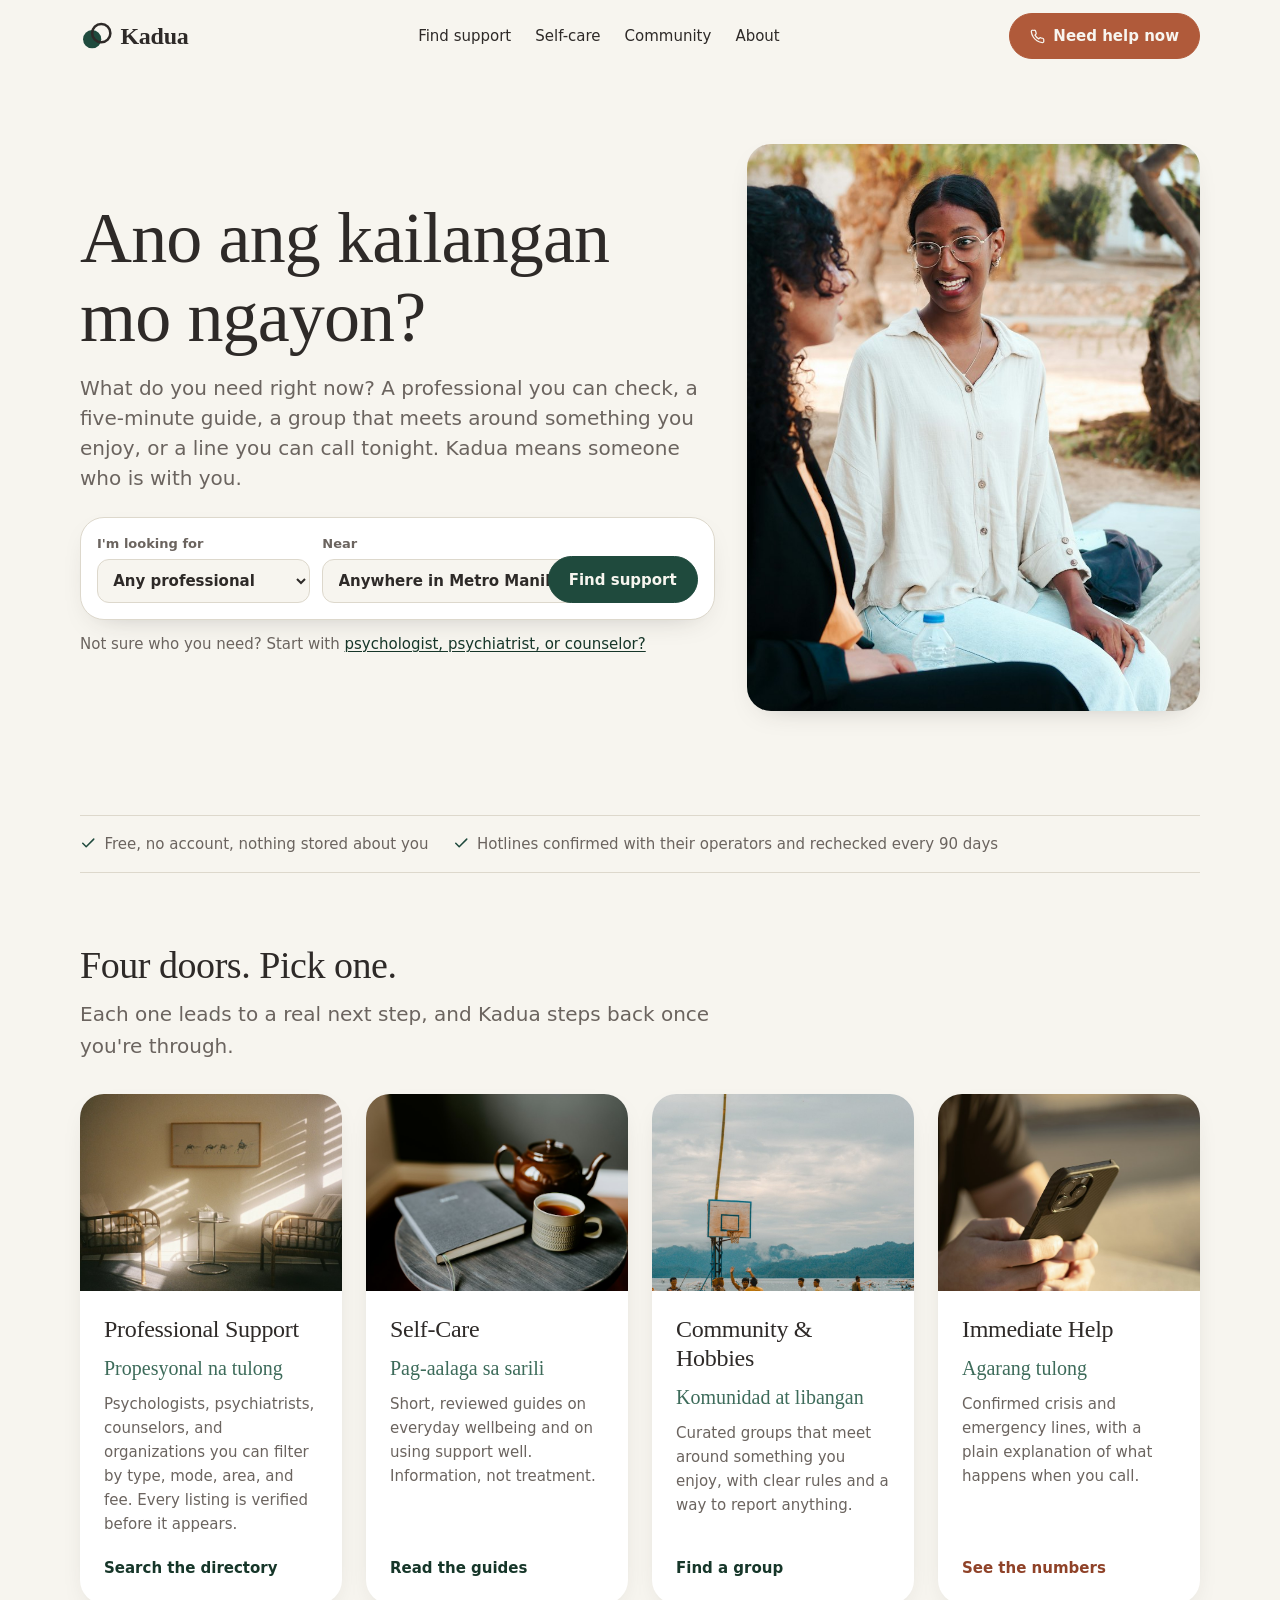
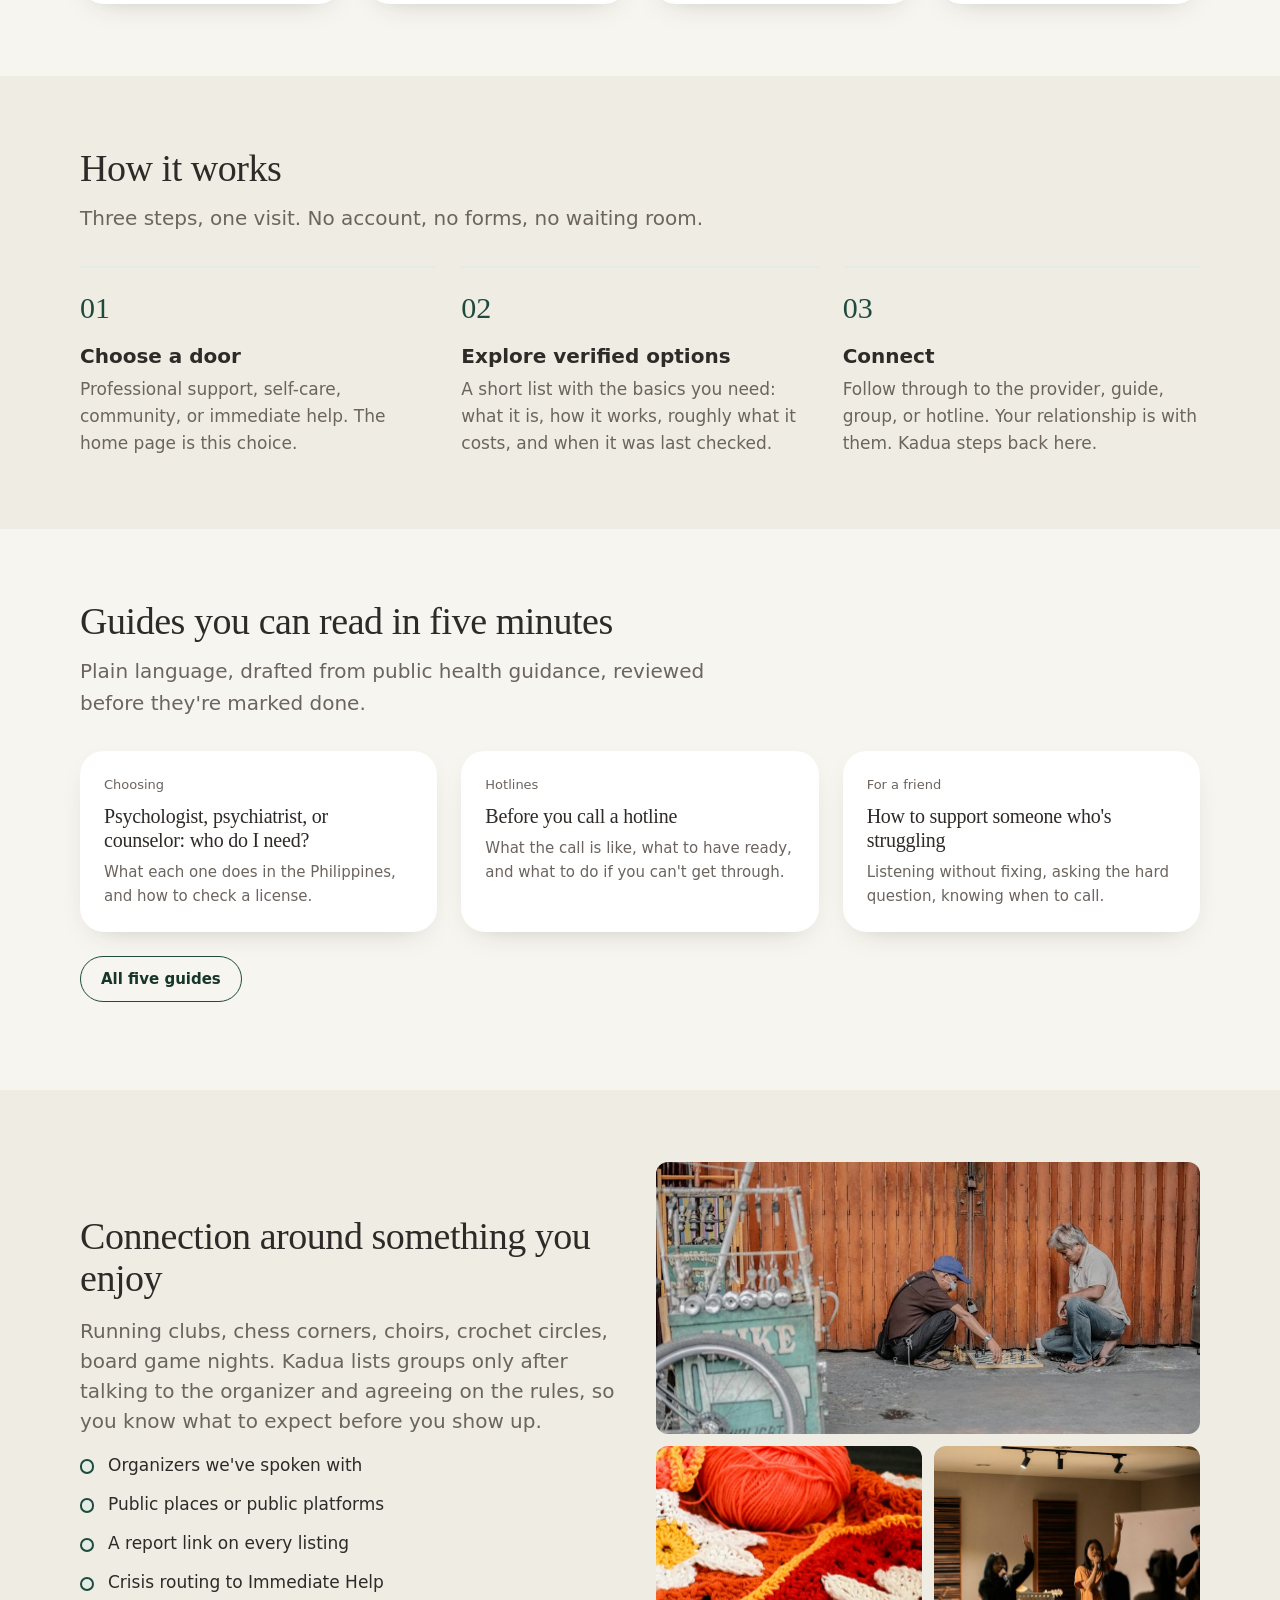
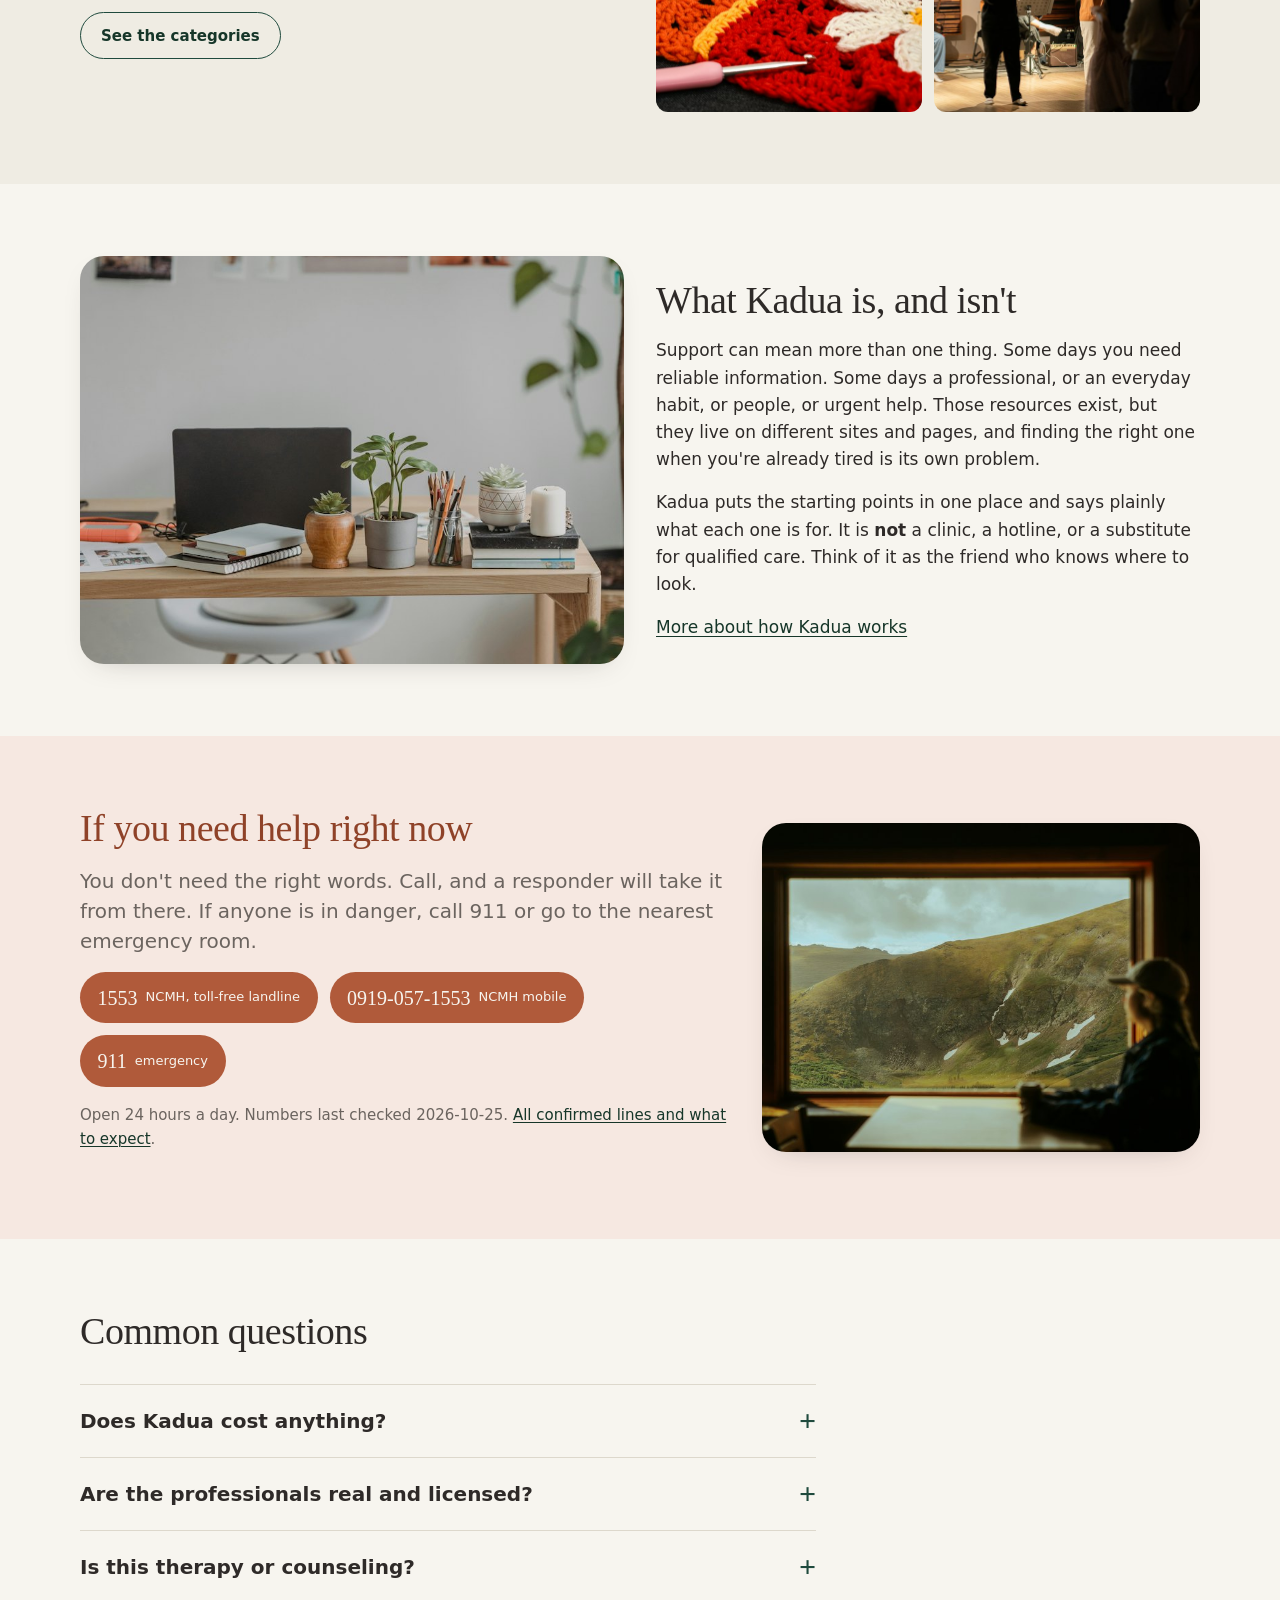
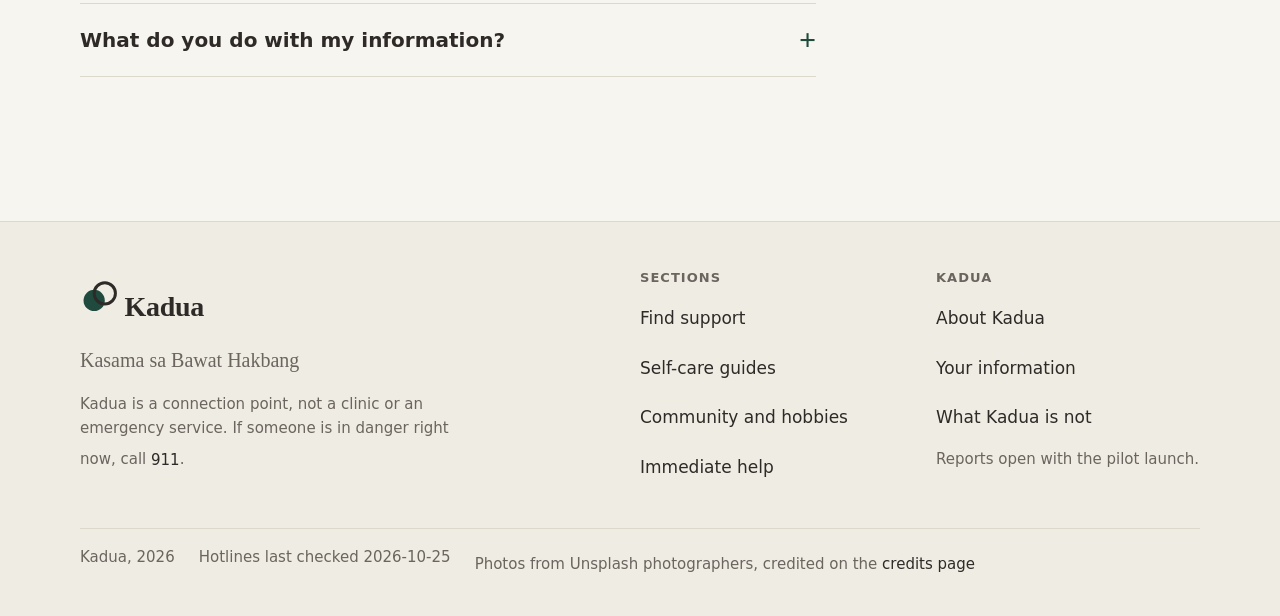
==== index.html @ 6509da48 "v2 audit fixes: hero photo and crops, finder samples and empty state, tokens and utilities, credits " ====
<!doctype html>
<html lang="en">
<head>
<meta charset="utf-8">
<meta name="viewport" content="width=device-width, initial-scale=1, viewport-fit=cover">
<title>Kadua: find mental wellness support in Metro Manila</title>
<meta name="description" content="Kadua puts four starting points on one page: a verified directory of professionals, self-care guides, hobby communities, and confirmed crisis lines. Free, no account needed.">
<link rel="stylesheet" href="css/site.css">
<link rel="icon" href="favicon.svg" type="image/svg+xml">
<meta name="theme-color" content="#f7f5ef">
</head>
<body class="has-sticky is-home">
<a class="skip" href="#main">Skip to content</a>
<header class="site-header">
  <div class="wrap nav">
    <a class="wordmark" href="index.html" aria-label="Kadua home"><svg viewBox="0 0 32 32" aria-hidden="true" focusable="false"><circle cx="12" cy="19" r="9" fill="var(--color-accent)"/><circle cx="21" cy="13" r="9" fill="none" stroke="var(--color-ink)" stroke-width="2.5"/></svg> Kadua</a>
    <ul class="nav__links">
      <li><a href="find-support.html">Find support</a></li>
      <li><a href="self-care.html">Self-care</a></li>
      <li><a href="community.html">Community</a></li>
      <li><a href="about.html">About</a></li>
    </ul>
    <div class="nav__right">
      <a class="btn btn--urgent" href="immediate-help.html"><svg viewBox="0 0 24 24" aria-hidden="true" fill="none" stroke="currentColor" stroke-width="2" stroke-linecap="round" stroke-linejoin="round"><path d="M22 16.9v3a2 2 0 0 1-2.2 2 19.8 19.8 0 0 1-8.6-3.1 19.5 19.5 0 0 1-6-6A19.8 19.8 0 0 1 2.1 4.2 2 2 0 0 1 4.1 2h3a2 2 0 0 1 2 1.7c.1.9.4 1.8.7 2.7a2 2 0 0 1-.5 2.1L8 9.8a16 16 0 0 0 6 6l1.3-1.3a2 2 0 0 1 2.1-.4c.9.3 1.8.6 2.7.7a2 2 0 0 1 1.7 2z"/></svg> Need help now</a>
      <button class="nav-toggle" type="button" aria-expanded="false" aria-controls="site-menu" ><svg viewBox="0 0 24 24" aria-hidden="true" fill="none" stroke="currentColor" stroke-width="2" stroke-linecap="round"><path d="M4 7h16M4 12h16M4 17h16"/></svg><span class="nav-toggle__label">Menu</span></button>
    </div>
  </div>
  <nav class="sheet" id="site-menu" aria-label="Sections">
    <div class="wrap"><ul>
      <li><a href="find-support.html">Find support</a></li>
      <li><a href="self-care.html">Self-care</a></li>
      <li><a href="community.html">Community</a></li>
      <li><a href="immediate-help.html">Immediate help</a></li>
      <li><a href="about.html">About Kadua</a></li>
    </ul></div>
  </nav>
</header>
<main id="main">
  <section class="wrap hero">
    <div class="hero__copy" data-reveal>
      <h1>Ano ang kailangan mo ngayon?</h1>
      <p class="lede">What do you need right now? A professional you can check, a five-minute guide, a group that meets around something you enjoy, or a line you can call tonight. Kadua means someone who is with you.</p>
      <form class="finder" action="find-support.html" method="get" aria-label="Find a professional">
        <label>I'm looking for
          <select name="type"><option value="">Any professional</option><option>Psychologist</option><option>Psychiatrist</option><option>Guidance counselor</option><option>Social worker</option><option>Organization</option></select>
        </label>
        <label>Near
          <select name="area"><option value="">Anywhere in Metro Manila</option><option>Quezon City</option><option>Manila</option><option>Makati</option><option>Pasig</option><option>Taguig</option><option>Mandaluyong</option><option>Online only</option></select>
        </label>
        <button class="btn" type="submit">Find support</button>
      </form>
      <p class="finder__alt">Not sure who you need? Start with <a href="guides/choosing-a-professional.html">psychologist, psychiatrist, or counselor?</a></p>
    </div>
    <div class="hero__photo d2" data-reveal>
      <img src="img/bench-talk-1600.jpg" srcset="img/bench-talk-800.jpg 800w, img/bench-talk-1600.jpg 1600w" sizes="(min-width: 56rem) 40vw, 100vw" width="800" height="1200" alt="Two people talking on a bench outdoors in warm light" fetchpriority="high">
    </div>
  </section>

  <div class="wrap"><div class="trust" data-reveal>
    <span><svg viewBox="0 0 24 24" aria-hidden="true" fill="none" stroke="currentColor" stroke-width="2.2" stroke-linecap="round" stroke-linejoin="round"><path d="M20 6 9 17l-5-5"/></svg> Free, no account, nothing stored about you</span>
    <span><svg viewBox="0 0 24 24" aria-hidden="true" fill="none" stroke="currentColor" stroke-width="2.2" stroke-linecap="round" stroke-linejoin="round"><path d="M20 6 9 17l-5-5"/></svg> Hotlines confirmed with their operators and rechecked every 90 days</span>
  </div></div>

  <section class="section">
    <div class="wrap">
      <div class="section__head" data-reveal><h2>Four doors. Pick one.</h2><p>Each one leads to a real next step, and Kadua steps back once you're through.</p></div>
      <ul class="doors">
        <li data-reveal><a class="door" href="find-support.html">
          <div class="door__img"><img src="img/counsel-room-800.jpg" srcset="img/counsel-room-800.jpg 800w, img/counsel-room-1600.jpg 1600w" sizes="(min-width: 64rem) 25vw, (min-width: 40rem) 50vw, 100vw" width="800" height="536" alt="A counselor's room with two chairs in soft sunlight" loading="lazy"></div>
          <div class="door__body"><h3>Professional Support</h3><span class="door__fil">Propesyonal na tulong</span><p>Psychologists, psychiatrists, counselors, and organizations you can filter by type, mode, area, and fee. Every listing is verified before it appears.</p><span class="door__cta">Search the directory</span></div>
        </a></li>
        <li class="d1" data-reveal><a class="door" href="self-care.html">
          <div class="door__img"><img src="img/journal-tea-800.jpg" srcset="img/journal-tea-800.jpg 800w, img/journal-tea-1600.jpg 1600w" sizes="(min-width: 64rem) 25vw, (min-width: 40rem) 50vw, 100vw" width="800" height="533" alt="A journal and a teapot in warm light" loading="lazy"></div>
          <div class="door__body"><h3>Self-Care</h3><span class="door__fil">Pag-aalaga sa sarili</span><p>Short, reviewed guides on everyday wellbeing and on using support well. Information, not treatment.</p><span class="door__cta">Read the guides</span></div>
        </a></li>
        <li class="d3" data-reveal><a class="door" href="community.html">
          <div class="door__img"><img src="img/court-dusk-800.jpg" srcset="img/court-dusk-800.jpg 800w, img/court-dusk-1600.jpg 1600w" sizes="(min-width: 64rem) 25vw, (min-width: 40rem) 50vw, 100vw" width="800" height="1000" alt="A seaside basketball court at dusk" loading="lazy"></div>
          <div class="door__body"><h3>Community &amp; Hobbies</h3><span class="door__fil">Komunidad at libangan</span><p>Curated groups that meet around something you enjoy, with clear rules and a way to report anything.</p><span class="door__cta">Find a group</span></div>
        </a></li>
        <li class="d4" data-reveal><a class="door door--urgent" href="immediate-help.html">
          <div class="door__img"><img src="img/phone-hands-800.jpg" srcset="img/phone-hands-800.jpg 800w, img/phone-hands-1600.jpg 1600w" sizes="(min-width: 64rem) 25vw, (min-width: 40rem) 50vw, 100vw" width="800" height="800" alt="Hands holding a phone in warm light" loading="lazy"></div>
          <div class="door__body"><h3>Immediate Help</h3><span class="door__fil">Agarang tulong</span><p>Confirmed crisis and emergency lines, with a plain explanation of what happens when you call.</p><span class="door__cta">See the numbers</span></div>
        </a></li>
      </ul>
    </div>
  </section>

  <section class="section section--tint">
    <div class="wrap">
      <div class="section__head" data-reveal><h2>How it works</h2><p>Three steps, one visit. No account, no forms, no waiting room.</p></div>
      <ol class="steps">
        <li data-reveal><b>Choose a door</b><p>Professional support, self-care, community, or immediate help. The home page is this choice.</p></li>
        <li class="d1" data-reveal><b>Explore verified options</b><p>A short list with the basics you need: what it is, how it works, roughly what it costs, and when it was last checked.</p></li>
        <li class="d3" data-reveal><b>Connect</b><p>Follow through to the provider, guide, group, or hotline. Your relationship is with them. Kadua steps back here.</p></li>
      </ol>
    </div>
  </section>

  <section class="section">
    <div class="wrap">
      <div class="section__head" data-reveal><h2>Guides you can read in five minutes</h2><p>Plain language, drafted from public health guidance, reviewed before they're marked done.</p></div>
      <ul class="cards cards--3">
        <li data-reveal><a class="card" href="guides/choosing-a-professional.html"><span class="meta">Choosing</span><h3>Psychologist, psychiatrist, or counselor: who do I need?</h3><p>What each one does in the Philippines, and how to check a license.</p></a></li>
        <li class="d1" data-reveal><a class="card" href="guides/before-you-call.html"><span class="meta">Hotlines</span><h3>Before you call a hotline</h3><p>What the call is like, what to have ready, and what to do if you can't get through.</p></a></li>
        <li class="d3" data-reveal><a class="card" href="guides/supporting-someone.html"><span class="meta">For a friend</span><h3>How to support someone who's struggling</h3><p>Listening without fixing, asking the hard question, knowing when to call.</p></a></li>
      </ul>
      <p class="mt-lg"><a class="btn btn--ghost" href="self-care.html">All five guides</a></p>
    </div>
  </section>

  <section class="section section--tint">
    <div class="wrap split">
      <div data-reveal>
        <h2>Connection around something you enjoy</h2>
        <p class="lede">Running clubs, chess corners, choirs, crochet circles, board game nights. Kadua lists groups only after talking to the organizer and agreeing on the rules, so you know what to expect before you show up.</p>
        <ul class="checks"><li>Organizers we've spoken with</li><li>Public places or public platforms</li><li>A report link on every listing</li><li>Crisis routing to Immediate Help</li></ul>
        <a class="btn btn--ghost" href="community.html">See the categories</a>
      </div>
      <div class="mosaic d2" data-reveal>
        <div><img src="img/chess-pasay-800.jpg" srcset="img/chess-pasay-800.jpg 800w, img/chess-pasay-1600.jpg 1600w" sizes="(min-width: 56rem) 45vw, 100vw" width="800" height="533" alt="Two men playing chess on a street corner in Pasay" loading="lazy"></div>
        <div><img src="img/crochet-800.jpg" srcset="img/crochet-800.jpg 800w, img/crochet-1600.jpg 1600w" sizes="(min-width: 56rem) 22vw, 50vw" width="800" height="533" alt="Crocheted squares with a hook and yarn" loading="lazy"></div>
        <div><img src="img/music-session-800.jpg" srcset="img/music-session-800.jpg 800w, img/music-session-1600.jpg 1600w" sizes="(min-width: 56rem) 22vw, 50vw" width="800" height="534" alt="People singing and playing instruments together" loading="lazy"></div>
      </div>
    </div>
  </section>

  <section class="section">
    <div class="wrap split split--rev">
      <div data-reveal>
        <h2>What Kadua is, and isn't</h2>
        <p>Support can mean more than one thing. Some days you need reliable information. Some days a professional, or an everyday habit, or people, or urgent help. Those resources exist, but they live on different sites and pages, and finding the right one when you're already tired is its own problem.</p>
        <p>Kadua puts the starting points in one place and says plainly what each one is for. It is <strong>not</strong> a clinic, a hotline, or a substitute for qualified care. Think of it as the friend who knows where to look.</p>
        <a href="about.html">More about how Kadua works</a>
      </div>
      <div class="split__photo d2" data-reveal><img src="img/desk-window-800.jpg" srcset="img/desk-window-800.jpg 800w, img/desk-window-1600.jpg 1600w" sizes="(min-width: 56rem) 45vw, 100vw" width="800" height="1000" alt="A study desk with plants beside a bright window" loading="lazy"></div>
    </div>
  </section>

  <section class="section section--urgent">
    <div class="wrap band-urgent">
      <div data-reveal>
        <h2>If you need help right now</h2>
        <p class="lede">You don't need the right words. Call, and a responder will take it from there. If anyone is in danger, call 911 or go to the nearest emergency room.</p>
        <div class="tels">
          <a class="tel" href="tel:1553">1553 <small>NCMH, toll-free landline</small></a>
          <a class="tel" href="tel:+639190571553">0919-057-1553 <small>NCMH mobile</small></a>
          <a class="tel" href="tel:911">911 <small>emergency</small></a>
        </div>
        <p class="checked mt-md">Open 24 hours a day. Numbers last checked <span data-last-checked>2026-10-25</span>. <a href="immediate-help.html">All confirmed lines and what to expect</a>.</p>
      </div>
      <div class="split__photo d2 pos-right" data-reveal><img src="img/window-quiet-800.jpg" srcset="img/window-quiet-800.jpg 800w, img/window-quiet-1600.jpg 1600w" sizes="(min-width: 56rem) 35vw, 100vw" width="800" height="533" alt="A person sitting by a large window" loading="lazy"></div>
    </div>
  </section>

  <section class="section">
    <div class="wrap">
      <div class="section__head" data-reveal><h2>Common questions</h2></div>
      <div class="faq" data-reveal>
        <details><summary>Does Kadua cost anything?</summary><p>No. Searching the directory, reading the guides, and using the Immediate Help page are free, and there is no account. Professionals and partner institutions pay for listings and sessions, which is what keeps the site free for you.</p></details>
        <details><summary>Are the professionals real and licensed?</summary><p>Every listing will go through a license check with the Professional Regulation Commission, a contact check, and a spot-check by a licensed adviser, and will carry the date it was last checked. Right now the directory shows clearly labelled sample entries while the first real listings clear that process.</p></details>
        <details><summary>Is this therapy or counseling?</summary><p>No. Kadua lists and refers. Nothing here diagnoses you or treats you. The guides are information, and the professionals you reach through the directory are the ones who provide care.</p></details>
        <details><summary>What do you do with my information?</summary><p>The site itself has no accounts and stores nothing about you. The only information Kadua holds comes through its forms, which run under a privacy notice and consent; we keep only what a form asks for, for the purpose it states, and delete it when you ask. <a href="about.html#privacy">Read the privacy note</a>.</p></details>
      </div>
    </div>
  </section>
</main>
<footer class="foot">
  <div class="wrap">
    <div class="foot__grid">
      <div>
        <a class="wordmark" href="index.html"><svg viewBox="0 0 32 32" aria-hidden="true" focusable="false"><circle cx="12" cy="19" r="9" fill="var(--color-accent)"/><circle cx="21" cy="13" r="9" fill="none" stroke="var(--color-ink)" stroke-width="2.5"/></svg> Kadua</a>
        <p class="foot__tag">Kasama sa Bawat Hakbang</p>
        <p class="muted max-40">Kadua is a connection point, not a clinic or an emergency service. If someone is in danger right now, call <a href="tel:911">911</a>.</p>
      </div>
      <div>
        <h3>Sections</h3>
        <ul>
          <li><a href="find-support.html">Find support</a></li>
          <li><a href="self-care.html">Self-care guides</a></li>
          <li><a href="community.html">Community and hobbies</a></li>
          <li><a href="immediate-help.html">Immediate help</a></li>
        </ul>
      </div>
      <div>
        <h3>Kadua</h3>
        <ul>
          <li><a href="about.html">About Kadua</a></li>
          <li><a href="about.html#privacy">Your information</a></li>
          <li><a href="about.html#limits">What Kadua is not</a></li>
          <li><a href="#" data-form="feedback">Report a wrong number or link</a></li>
        </ul>
      </div>
    </div>
    <div class="foot__base">
      <span>Kadua, <span data-year>2026</span></span>
      <span>Hotlines last checked <span data-last-checked>2026-10-25</span></span>
      <span>Photos from Unsplash photographers, credited on the <a href="credits.html">credits page</a></span>
    </div>
  </div>
</footer>
<aside class="cta-sticky" aria-label="Immediate help">
  <span>Kailangan mo ba ng tulong ngayon?</span>
  <a class="btn btn--urgent" href="immediate-help.html"><svg viewBox="0 0 24 24" aria-hidden="true" fill="none" stroke="currentColor" stroke-width="2" stroke-linecap="round" stroke-linejoin="round"><path d="M22 16.9v3a2 2 0 0 1-2.2 2 19.8 19.8 0 0 1-8.6-3.1 19.5 19.5 0 0 1-6-6A19.8 19.8 0 0 1 2.1 4.2 2 2 0 0 1 4.1 2h3a2 2 0 0 1 2 1.7c.1.9.4 1.8.7 2.7a2 2 0 0 1-.5 2.1L8 9.8a16 16 0 0 0 6 6l1.3-1.3a2 2 0 0 1 2.1-.4c.9.3 1.8.6 2.7.7a2 2 0 0 1 1.7 2z"/></svg> Need help now</a>
</aside>
<script src="js/config.js"></script>
<script src="data/providers.js"></script>
<script src="data/communities.js"></script>
<script src="js/site.js"></script>
<script src="js/motion.js"></script>
</body>
</html>
---- css/site.css ----
/* Kadua v2 stylesheet. Every colour and font is a token from tokens.css. See tokens.css for the Hallmark stamp. */
@import url("tokens.css");
@import url("fonts.css");

*, *::before, *::after { box-sizing: border-box; }
html { overflow-x: clip; -webkit-text-size-adjust: 100%; scroll-behavior: smooth; }
@media (prefers-reduced-motion: reduce) { html { scroll-behavior: auto; } }
body { margin: 0; overflow-x: clip; background: var(--color-paper); color: var(--color-ink); font-family: var(--font-body); font-size: var(--text-base); line-height: 1.6; }
img { max-width: 100%; height: auto; display: block; }
a { color: var(--color-accent-ink); text-decoration-thickness: 1px; text-underline-offset: 0.16em; }
a:hover { color: var(--color-accent); }
:focus-visible { outline: 3px solid var(--color-focus); outline-offset: 3px; border-radius: 4px; }
h1, h2, h3 { font-family: var(--font-display); font-style: normal; font-weight: 500; line-height: 1.1; letter-spacing: -0.012em; margin: 0 0 var(--space-md); overflow-wrap: anywhere; min-width: 0; color: var(--color-ink); }
h1 { font-size: var(--text-display); }
h2 { font-size: var(--text-2xl); }
h3 { font-size: var(--text-lg); line-height: 1.2; }
p, ul, ol { margin: 0 0 var(--space-md); }
.lede { font-size: var(--text-md); line-height: 1.5; color: var(--color-ink-2); max-width: var(--measure); }
.muted { color: var(--color-ink-2); font-size: var(--text-sm); }
.measure { max-width: var(--measure); }
.fil { font-family: var(--font-display); font-style: normal; color: var(--color-accent-mid); }
strong { font-weight: 600; }

.skip { position: absolute; left: var(--space-md); top: -3rem; background: var(--color-ink); color: var(--color-paper); padding: var(--space-xs) var(--space-sm); z-index: var(--z-skip); border-radius: var(--radius-sm); }
.skip:focus { top: var(--space-sm); }
.wrap { max-width: var(--max-width); margin-inline: auto; padding-inline: var(--page-gutter); }

/* Header: wordmark, four links, one urgent control. Sticky, shadow after scroll. */
.site-header { position: sticky; top: 0; z-index: var(--z-header); background: color-mix(in srgb, var(--color-paper) 92%, transparent); backdrop-filter: saturate(140%) blur(10px); transition: box-shadow var(--dur-short) var(--ease-out); }
.site-header.is-scrolled { box-shadow: var(--shadow-header); }
.nav { display: flex; align-items: center; justify-content: space-between; gap: var(--space-md); min-height: 4.5rem; }
.wordmark { display: inline-flex; align-items: center; gap: var(--space-xs); font-family: var(--font-display); font-weight: 600; font-size: 1.5rem; color: var(--color-ink); text-decoration: none; white-space: nowrap; letter-spacing: -0.01em; }
.wordmark svg { width: 1.35em; height: 1.35em; flex: none; }
.nav__links { display: none; align-items: center; gap: var(--space-lg); list-style: none; margin: 0; padding: 0; }
.nav__links a { color: var(--color-ink); text-decoration: none; font-weight: 500; font-size: var(--text-sm); white-space: nowrap; padding-block: var(--space-xs); border-bottom: 2px solid transparent; transition: border-color var(--dur-micro) var(--ease-out); }
.nav__links a:hover, .nav__links a[aria-current="page"] { border-bottom-color: var(--color-accent); }
.nav__right { display: flex; align-items: center; gap: var(--space-sm); }
.nav-toggle { display: inline-flex; align-items: center; justify-content: center; width: 44px; height: 44px; border: 1.5px solid var(--color-rule); border-radius: var(--radius-pill); background: transparent; color: var(--color-ink); cursor: pointer; }
.nav-toggle svg { width: 20px; height: 20px; }
.sheet { display: none; border-top: var(--rule); background: var(--color-paper); }
.sheet.is-open { display: block; }
.sheet ul { list-style: none; margin: 0; padding: var(--space-sm) 0; }
.sheet a { display: block; padding: var(--space-sm) 0; text-decoration: none; color: var(--color-ink); font-weight: 500; font-size: var(--text-md); border-bottom: var(--rule); }
@media (min-width: 56rem) { .nav__links { display: flex; } .nav-toggle, .sheet { display: none !important; } }

/* Buttons */
.btn { display: inline-flex; align-items: center; justify-content: center; gap: var(--space-xs); min-height: 46px; padding: 0.65rem 1.25rem; border-radius: var(--radius-pill); border: 1.5px solid var(--color-accent); background: var(--color-accent); color: var(--color-on-accent); font: inherit; font-weight: 600; font-size: var(--text-sm); text-decoration: none; white-space: nowrap; cursor: pointer; transition: transform var(--dur-micro) var(--ease-out), background-color var(--dur-micro) var(--ease-out), box-shadow var(--dur-micro) var(--ease-out); }
.btn:hover { background: var(--color-accent-ink); color: var(--color-on-accent); transform: translateY(-1px); }
.btn:active { transform: translateY(0); }
.btn--ghost { background: transparent; color: var(--color-accent-ink); }
.btn--ghost:hover { background: var(--color-accent-soft); color: var(--color-accent-ink); }
.btn--urgent { background: var(--color-urgent); border-color: var(--color-urgent); }
.btn--urgent:hover { background: var(--color-urgent-ink); }
.btn--urgent svg { width: 1em; height: 1em; }
.btn[aria-disabled="true"] { background: var(--color-paper-3); border-color: var(--color-paper-3); color: var(--color-ink-2); cursor: not-allowed; transform: none; }
.btn-note { display: block; font-size: var(--text-sm); color: var(--color-ink-2); margin-top: var(--space-xs); }

/* Reveal */
.js [data-reveal] { opacity: 0; transform: translateY(8px); transition: opacity var(--dur-long) var(--ease-out), transform var(--dur-long) var(--ease-out); transition-delay: var(--d, 0ms); }
.js [data-reveal].is-in { opacity: 1; transform: none; }
@media (prefers-reduced-motion: reduce) { .js [data-reveal] { opacity: 1; transform: none; transition: none; } }

/* Hero: task headline + finder, photo beside */
.hero { padding-block: var(--space-2xl) var(--space-3xl); display: grid; gap: var(--space-xl); align-items: center; grid-template-columns: minmax(0, 1fr); }
.hero__copy h1 { margin-bottom: var(--space-md); }
.hero__copy .lede { margin-bottom: var(--space-lg); }
.hero__photo { border-radius: var(--radius); overflow: hidden; aspect-ratio: 4 / 5; box-shadow: var(--shadow-card); }
@media (min-width: 40rem) and (max-width: 55.99rem) { .hero__photo { aspect-ratio: 16 / 9; } }
.hero__photo img { width: 100%; height: 100%; object-fit: cover; }
@media (min-width: 56rem) { .hero { grid-template-columns: minmax(0, 7fr) minmax(0, 5fr); padding-block: var(--space-3xl) var(--space-4xl); } }
.finder { display: grid; gap: var(--space-sm); grid-template-columns: minmax(0,1fr); background: var(--color-surface); border: var(--rule); border-radius: var(--radius); padding: var(--space-md); box-shadow: var(--shadow-card); max-width: 42rem; }
.finder label { display: grid; gap: var(--space-2xs); font-size: var(--text-xs); color: var(--color-ink-2); font-weight: 600; }
.finder select { font: inherit; font-size: var(--text-sm); padding: 0.6rem 0.7rem; min-height: 44px; border: 1.5px solid var(--color-rule); border-radius: var(--radius-sm); background: var(--color-paper); color: var(--color-ink); }
.finder .btn { align-self: end; width: 100%; }
@media (min-width: 40rem) { .finder { grid-template-columns: minmax(0,1fr) minmax(0,1fr) auto; align-items: end; } .finder .btn { width: auto; } }
.finder__alt { font-size: var(--text-sm); color: var(--color-ink-2); margin: var(--space-sm) 0 0; }

.trust { display: flex; flex-wrap: wrap; gap: var(--space-sm) var(--space-lg); padding: var(--space-md) 0; border-top: var(--rule); border-bottom: var(--rule); font-size: var(--text-sm); color: var(--color-ink-2); }
.trust span { display: inline-flex; align-items: center; gap: var(--space-xs); }
.trust svg { width: 1.1em; height: 1.1em; color: var(--color-accent); flex: none; }

/* Sections */
.section { padding-block: var(--space-3xl); }
.section--tint { background: var(--color-paper-2); }
.section--urgent { background: var(--color-urgent-soft); }
.section__head { max-width: var(--measure); margin-bottom: var(--space-xl); }
.section__head h2 { margin-bottom: var(--space-sm); }
.section__head p { color: var(--color-ink-2); font-size: var(--text-md); margin: 0; }

/* Door cards: photo top, text below, lift on hover */
.doors { display: grid; gap: var(--space-lg); grid-template-columns: minmax(0, 1fr); list-style: none; padding: 0; margin: 0; }
@media (min-width: 40rem) { .doors { grid-template-columns: repeat(2, minmax(0, 1fr)); } }
@media (min-width: 64rem) { .doors { grid-template-columns: repeat(4, minmax(0, 1fr)); } }
.door { display: flex; flex-direction: column; background: var(--color-surface); border-radius: var(--radius); overflow: hidden; text-decoration: none; color: inherit; box-shadow: var(--shadow-card); transition: transform var(--dur-short) var(--ease-out), box-shadow var(--dur-short) var(--ease-out); height: 100%; }
@media (hover: hover) and (pointer: fine) { .door:hover { transform: translateY(-3px); box-shadow: var(--shadow-card-hover); } }
.door__img { aspect-ratio: 4 / 3; overflow: hidden; background: var(--color-paper-3); }
.door__img img { width: 100%; height: 100%; object-fit: cover; transition: transform var(--dur-long) var(--ease-out); }
@media (hover: hover) { .door:hover .door__img img { transform: scale(1.03); } }
.door__body { padding: var(--space-lg); display: flex; flex-direction: column; gap: var(--space-xs); flex: 1; }
.door__body h3 { margin: 0; }
.door__fil { color: var(--color-accent-mid); font-family: var(--font-display); font-size: var(--text-md); }
.door__body p { color: var(--color-ink-2); font-size: var(--text-sm); margin: 0; flex: 1; }
.door__cta { font-weight: 600; font-size: var(--text-sm); color: var(--color-accent-ink); margin-top: var(--space-sm); }
.door--urgent .door__cta { color: var(--color-urgent-ink); }

/* Steps */
.steps { display: grid; gap: var(--space-lg); grid-template-columns: minmax(0,1fr); list-style: none; padding: 0; margin: 0; counter-reset: s; }
@media (min-width: 48rem) { .steps { grid-template-columns: repeat(3, minmax(0,1fr)); } }
.steps li { counter-increment: s; padding-top: var(--space-md); border-top: 2px solid var(--color-accent-soft); }
.steps li::before { content: counter(s, decimal-leading-zero); display: block; font-family: var(--font-display); font-size: var(--text-xl); color: var(--color-accent); margin-bottom: var(--space-xs); }
.steps b { display: block; font-size: var(--text-md); margin-bottom: var(--space-2xs); }
.steps p { color: var(--color-ink-2); margin: 0; }

/* Split: text + photo */
.split { display: grid; gap: var(--space-xl); align-items: center; grid-template-columns: minmax(0,1fr); }
@media (min-width: 56rem) { .split { grid-template-columns: minmax(0,1fr) minmax(0,1fr); } .split--rev > :first-child { order: 2; } }
.split__photo { border-radius: var(--radius); overflow: hidden; aspect-ratio: 4 / 3; box-shadow: var(--shadow-card); }
.split__photo img { width: 100%; height: 100%; object-fit: cover; object-position: var(--pos, 50% 50%); }
.mosaic { display: grid; gap: var(--space-sm); grid-template-columns: repeat(2, minmax(0,1fr)); }
.mosaic div { border-radius: var(--radius-sm); overflow: hidden; aspect-ratio: 1; }
.mosaic div:first-child { grid-column: span 2; aspect-ratio: 2 / 1; }
.mosaic img { width: 100%; height: 100%; object-fit: cover; }
.checks { list-style: none; padding: 0; margin: 0 0 var(--space-md); }
.checks li { position: relative; padding-left: 1.75rem; margin-bottom: var(--space-sm); }
.checks li::before { content: ""; position: absolute; left: 0; top: 0.45em; width: 0.9rem; height: 0.9rem; border-radius: 50%; background: var(--color-accent-soft); box-shadow: inset 0 0 0 2px var(--color-accent); }

/* Cards grid (guides, communities, directory) */
.cards { display: grid; gap: var(--space-lg); grid-template-columns: minmax(0,1fr); list-style: none; padding: 0; margin: 0; }
@media (min-width: 40rem) { .cards { grid-template-columns: repeat(2, minmax(0,1fr)); } }
@media (min-width: 64rem) { .cards--3 { grid-template-columns: repeat(3, minmax(0,1fr)); } }
.card { background: var(--color-surface); border-radius: var(--radius); padding: var(--space-lg); box-shadow: var(--shadow-card); display: flex; flex-direction: column; gap: var(--space-xs); height: 100%; transition: transform var(--dur-short) var(--ease-out), box-shadow var(--dur-short) var(--ease-out); }
a.card { text-decoration: none; color: inherit; }
@media (hover: hover) and (pointer: fine) { a.card:hover { transform: translateY(-3px); box-shadow: var(--shadow-card-hover); } }
.card h3 { margin: 0; font-size: var(--text-md); }
.card p { color: var(--color-ink-2); font-size: var(--text-sm); margin: 0; }
.card .meta { font-size: var(--text-xs); color: var(--color-ink-2); }
.card__img { border-radius: var(--radius-sm); overflow: hidden; aspect-ratio: 3 / 2; margin: calc(-1 * var(--space-lg)) calc(-1 * var(--space-lg)) var(--space-sm); border-radius: var(--radius) var(--radius) 0 0; }
.card__img img { width: 100%; height: 100%; object-fit: cover; }
.pill { display: inline-block; font-size: var(--text-xs); font-weight: 600; padding: 0.2rem 0.65rem; border-radius: var(--radius-pill); background: var(--color-accent-soft); color: var(--color-accent-ink); white-space: nowrap; }
.pill--sample { background: var(--color-paper-2); color: var(--color-ink-2); }
.pill--urgent { background: var(--color-urgent-soft); color: var(--color-urgent-ink); }

/* Crisis band */
.band-urgent { display: grid; gap: var(--space-lg); grid-template-columns: minmax(0,1fr); align-items: center; }
@media (min-width: 56rem) { .band-urgent { grid-template-columns: minmax(0,3fr) minmax(0,2fr); } }
.band-urgent h2 { color: var(--color-urgent-ink); }
.tels { display: flex; flex-wrap: wrap; gap: var(--space-sm); }
.tel { display: inline-flex; align-items: center; gap: var(--space-xs); min-height: 50px; padding: 0.6rem 1.1rem; border-radius: var(--radius-pill); background: var(--color-urgent); color: var(--color-on-accent); font-family: var(--font-display); font-weight: 500; font-size: var(--text-md); text-decoration: none; white-space: nowrap; font-variant-numeric: tabular-nums; transition: transform var(--dur-micro) var(--ease-out), background-color var(--dur-micro) var(--ease-out); }
.tel:hover { background: var(--color-urgent-ink); color: var(--color-on-accent); transform: translateY(-1px); }
.tel small { font-family: var(--font-body); font-weight: 500; font-size: var(--text-xs); }
.hotline { background: var(--color-surface); border-radius: var(--radius); padding: var(--space-lg); box-shadow: var(--shadow-card); max-width: 44rem; margin-bottom: var(--space-lg); }
.hotline h2 { font-size: var(--text-xl); margin-bottom: var(--space-xs); }
.checked { font-size: var(--text-sm); color: var(--color-ink-2); }

/* FAQ */
.faq { max-width: 46rem; }
.faq details { border-top: var(--rule); padding: var(--space-sm) 0; }
.faq details:last-child { border-bottom: var(--rule); }
.faq summary { cursor: pointer; font-weight: 600; font-size: var(--text-md); list-style: none; display: flex; justify-content: space-between; align-items: center; gap: var(--space-md); padding: var(--space-xs) 0; }
.faq summary::-webkit-details-marker { display: none; }
.faq summary::after { content: "+"; font-family: var(--font-display); font-size: var(--text-xl); color: var(--color-accent); line-height: 1; transition: transform var(--dur-short) var(--ease-out); }
.faq details[open] summary::after { transform: rotate(45deg); }
.faq p { color: var(--color-ink-2); margin: 0 0 var(--space-sm); max-width: var(--measure); }

/* Page hero (inner pages) */
.page-hero { padding-block: var(--space-2xl); display: grid; gap: var(--space-xl); align-items: center; grid-template-columns: minmax(0,1fr); }
@media (min-width: 56rem) { .page-hero { grid-template-columns: minmax(0,3fr) minmax(0,2fr); padding-block: var(--space-3xl) var(--space-2xl); } }
.page-hero h1 { font-size: clamp(2.25rem, 3.8vw + 1rem, 3.75rem); }
.page-hero__photo { border-radius: var(--radius); overflow: hidden; aspect-ratio: 5 / 4; box-shadow: var(--shadow-card); }
.page-hero__photo img { width: 100%; height: 100%; object-fit: cover; object-position: var(--pos, 50% 50%); }
.page-hero--urgent h1 { color: var(--color-urgent-ink); }

/* Directory */
.filters { display: grid; grid-template-columns: repeat(auto-fit, minmax(10rem, 1fr)); gap: var(--space-sm); margin-block: var(--space-lg); background: var(--color-surface); padding: var(--space-md); border-radius: var(--radius); box-shadow: var(--shadow-card); }
.filters label { display: grid; gap: var(--space-2xs); font-size: var(--text-xs); color: var(--color-ink-2); font-weight: 600; }
.filters select { font: inherit; font-size: var(--text-sm); padding: 0.55rem 0.7rem; min-height: 44px; border: 1.5px solid var(--color-rule); border-radius: var(--radius-sm); background: var(--color-paper); color: var(--color-ink); }
.notice { border-radius: var(--radius); padding: var(--space-md) var(--space-lg); background: var(--color-accent-soft); color: var(--color-accent-ink); max-width: 56rem; font-size: var(--text-sm); }
.empty { color: var(--color-ink-2); padding-block: var(--space-lg); }

/* Timeline (about) */
.timeline { list-style: none; padding: 0; margin: 0; display: grid; gap: var(--space-md); grid-template-columns: minmax(0,1fr); }
@media (min-width: 56rem) { .timeline { grid-template-columns: repeat(4, minmax(0,1fr)); } }
.timeline li { background: var(--color-surface); border-radius: var(--radius); padding: var(--space-lg); box-shadow: var(--shadow-card); }
.timeline b { display: block; font-family: var(--font-display); font-size: var(--text-lg); font-weight: 500; margin-bottom: var(--space-xs); }
.timeline p { font-size: var(--text-sm); color: var(--color-ink-2); margin: 0; }
.timeline li.is-now { outline: 2px solid var(--color-accent); }

/* Article */
.article { max-width: var(--measure); padding-block: var(--space-2xl) var(--space-3xl); }
.article h1 { font-size: clamp(2rem, 3vw + 1rem, 3rem); }
.article h2 { font-size: var(--text-xl); margin-top: var(--space-xl); }
.article .note { font-size: var(--text-sm); color: var(--color-ink-2); background: var(--color-paper-2); border-radius: var(--radius-sm); padding: var(--space-sm) var(--space-md); margin-block: var(--space-lg); }
.article ul, .article ol { padding-left: 1.25rem; }
.article li { margin-bottom: var(--space-xs); }
.article em { font-style: italic; }
table { border-collapse: collapse; width: 100%; max-width: 56rem; font-size: var(--text-sm); margin-block: var(--space-md); }
th, td { text-align: left; vertical-align: top; padding: var(--space-xs) var(--space-sm); border-bottom: var(--rule); }
th { font-weight: 600; color: var(--color-ink-2); }
@media (max-width: 40rem) { table, thead, tbody, tr, th, td { display: block; } thead { display: none; } td { border: 0; padding-inline: 0; } tr { border-bottom: var(--rule); padding-block: var(--space-sm); } td::before { content: attr(data-label); display: block; font-size: var(--text-xs); color: var(--color-ink-2); } }

/* Footer Ft1 */
.foot { border-top: var(--rule); margin-top: var(--space-3xl); padding-block: var(--space-2xl) var(--space-xl); background: var(--color-paper-2); }
.foot__grid { display: grid; gap: var(--space-xl); grid-template-columns: minmax(0,1fr); }
@media (min-width: 56rem) { .foot__grid { grid-template-columns: minmax(0,2fr) minmax(0,1fr) minmax(0,1fr); } }
.foot .wordmark { font-size: 1.75rem; }
.foot__tag { font-family: var(--font-display); font-size: var(--text-md); color: var(--color-ink-2); margin: var(--space-xs) 0 var(--space-md); }
.foot h3 { font-family: var(--font-body); font-size: var(--text-xs); text-transform: uppercase; letter-spacing: .08em; color: var(--color-ink-2); margin-bottom: var(--space-sm); font-weight: 600; }
.foot ul { list-style: none; padding: 0; margin: 0; }
.foot li { margin-bottom: var(--space-xs); }
.foot a { text-decoration: none; color: var(--color-ink); display: inline-block; padding-block: 0.45rem; }
.foot a:hover { text-decoration: underline; }
.foot__base { margin-top: var(--space-xl); padding-top: var(--space-md); border-top: var(--rule); font-size: var(--text-sm); color: var(--color-ink-2); display: flex; flex-wrap: wrap; gap: var(--space-sm) var(--space-lg); }

/* Phone sticky help bar (not on the help page) */
.cta-sticky { position: fixed; left: 0; right: 0; bottom: 0; z-index: var(--z-sheet); display: flex; justify-content: space-between; align-items: center; gap: var(--space-sm); padding: var(--space-sm) var(--page-gutter); padding-bottom: max(var(--space-sm), env(safe-area-inset-bottom)); background: var(--color-paper); border-top: var(--rule); font-size: var(--text-sm); box-shadow: var(--shadow-sticky); }
.cta-sticky span { color: var(--color-ink-2); min-width: 0; }
body.has-sticky { padding-bottom: calc(4.75rem + env(safe-area-inset-bottom)); }
@media (min-width: 56rem) { .cta-sticky { display: none; } body.has-sticky { padding-bottom: 0; } }
body.is-help .cta-sticky { display: none; }
body.is-help.has-sticky { padding-bottom: 0; }
@media (prefers-reduced-motion: reduce) { *, *::before, *::after { transition-duration: 1ms !important; animation-duration: 1ms !important; } .door:hover, a.card:hover, .btn:hover, .tel:hover { transform: none; } }
@media print { .cta-sticky, .site-header, .foot { display: none; } }

/* Utilities (replace inline styles) */
.d1 { --d: 60ms; } .d2 { --d: 120ms; } .d3 { --d: 180ms; } .d4 { --d: 240ms; } .d5 { --d: 300ms; }
.pt-0 { padding-top: 0; } .mt-lg { margin-top: var(--space-lg); } .mt-md { margin-top: var(--space-md); } .mt-xl { margin-top: var(--space-xl); }
.max-40 { max-width: 40ch; } .row { display: flex; flex-wrap: wrap; gap: var(--space-sm); }
.card--note { background: var(--color-accent-soft); box-shadow: none; }
.pos-right { --pos: 85% 50%; } .pos-top { --pos: 50% 20%; }
.visually-hidden { position: absolute; width: 1px; height: 1px; overflow: hidden; clip: rect(0 0 0 0); white-space: nowrap; }
.nav-toggle__label { display: none; font-size: var(--text-xs); font-weight: 600; margin-left: 0.3rem; }
@media (min-width: 23.4375rem) { .nav-toggle { width: auto; padding-inline: 0.7rem; } .nav-toggle__label { display: inline; } }
.form-note { font-size: var(--text-sm); color: var(--color-ink-2); border-left: 3px solid var(--color-rule); padding-left: var(--space-sm); }
.empty a { font-weight: 600; }
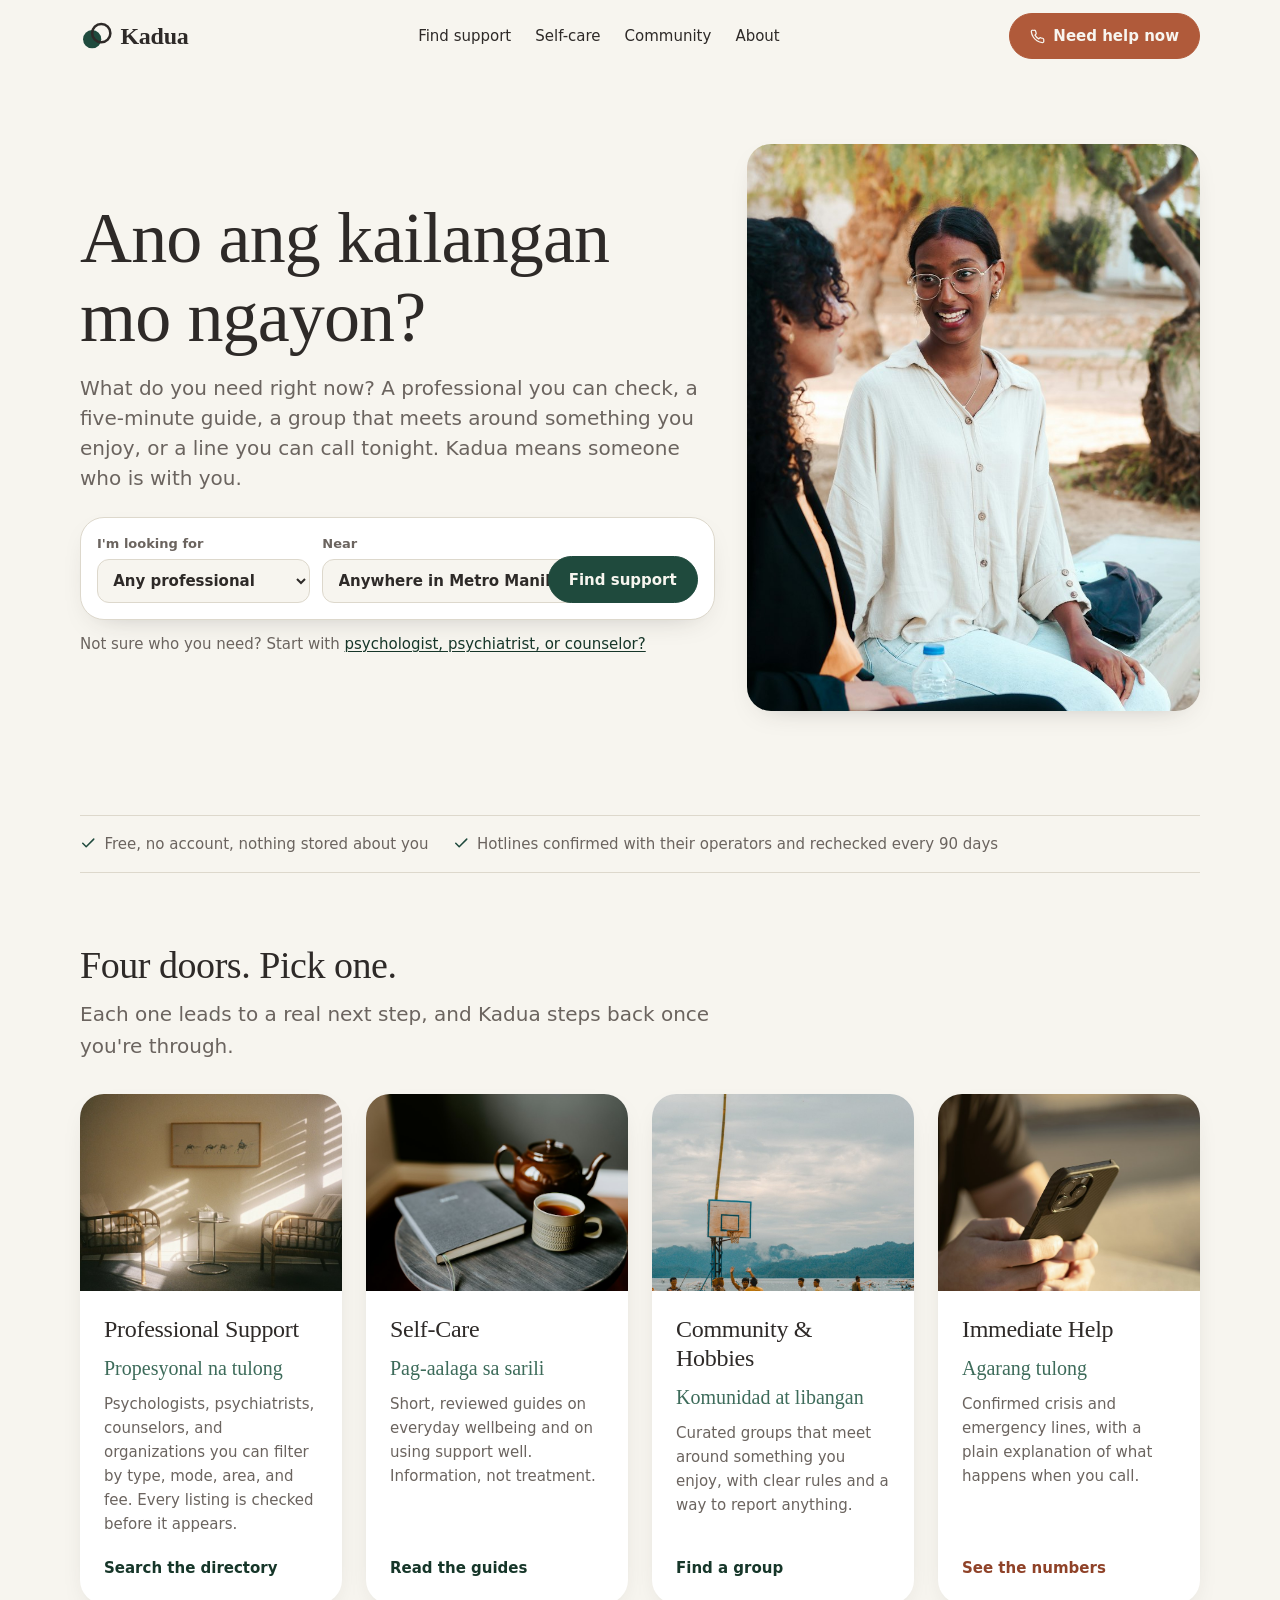
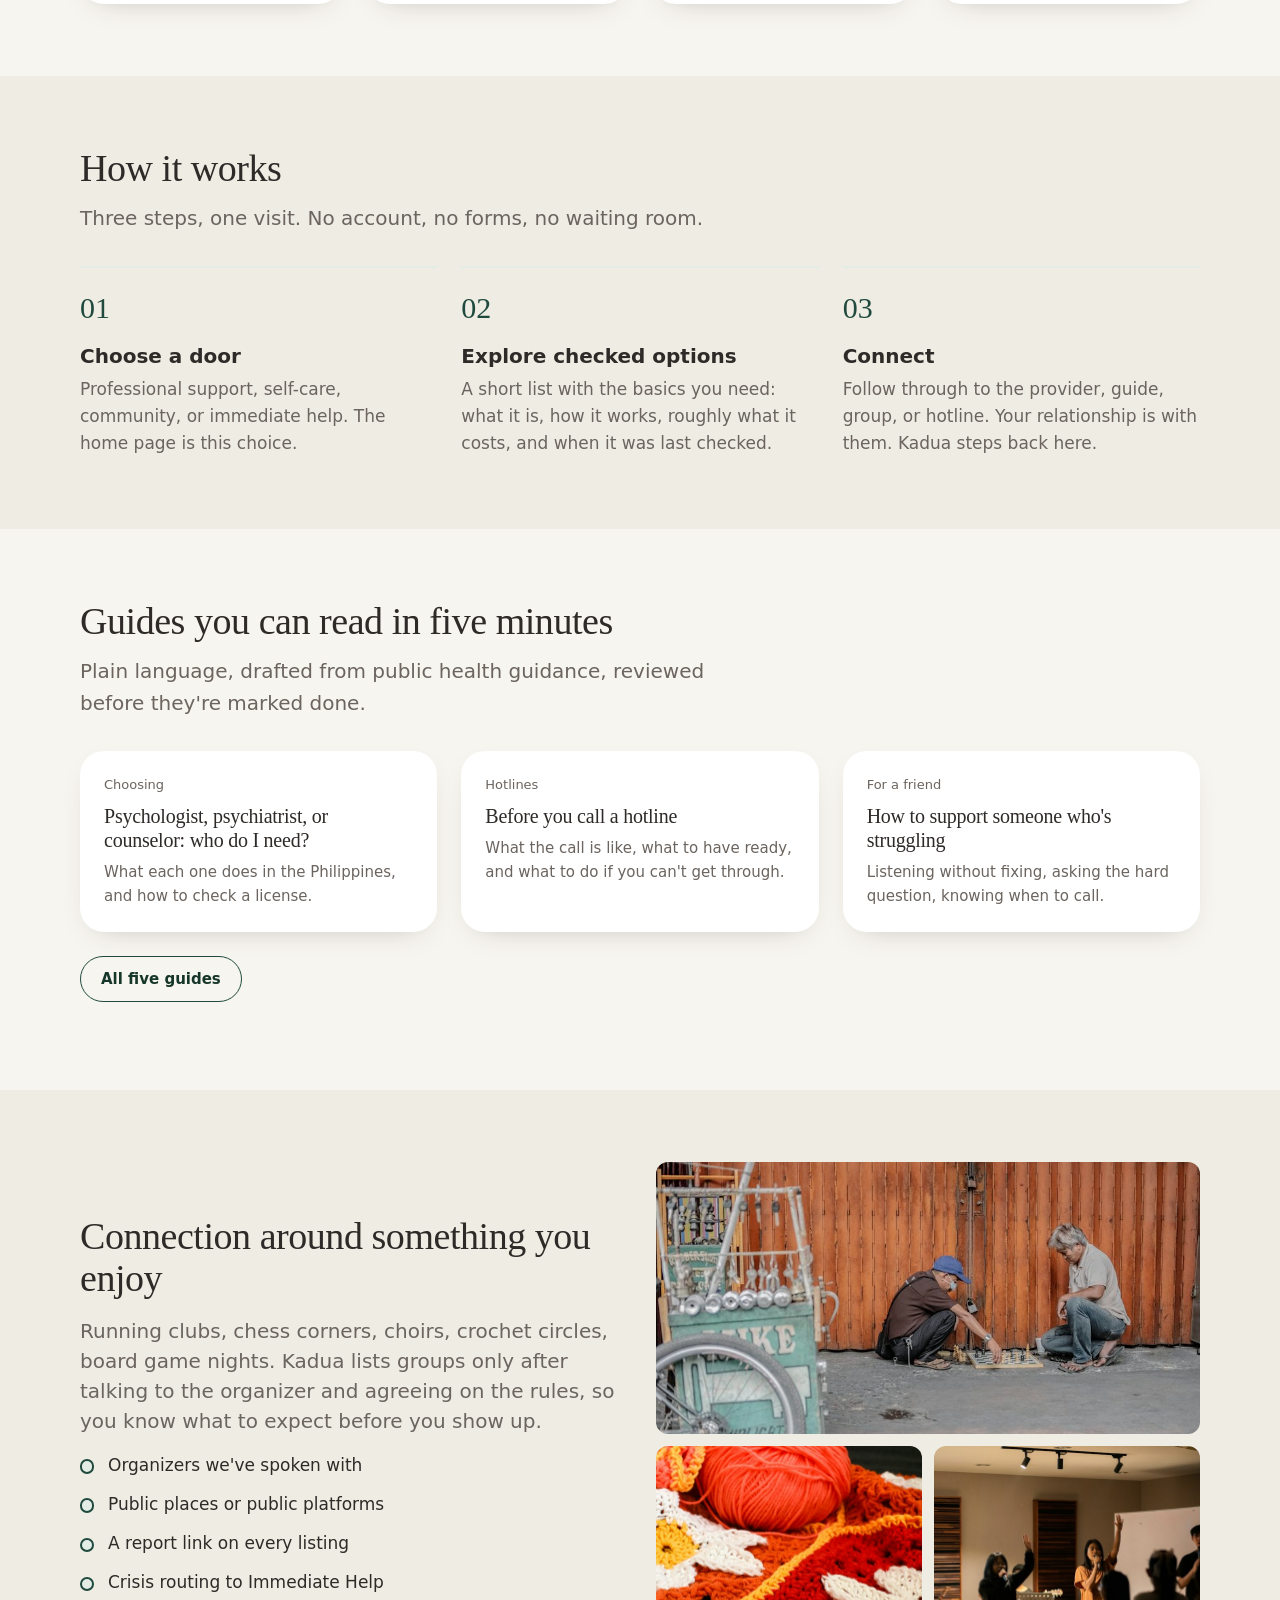
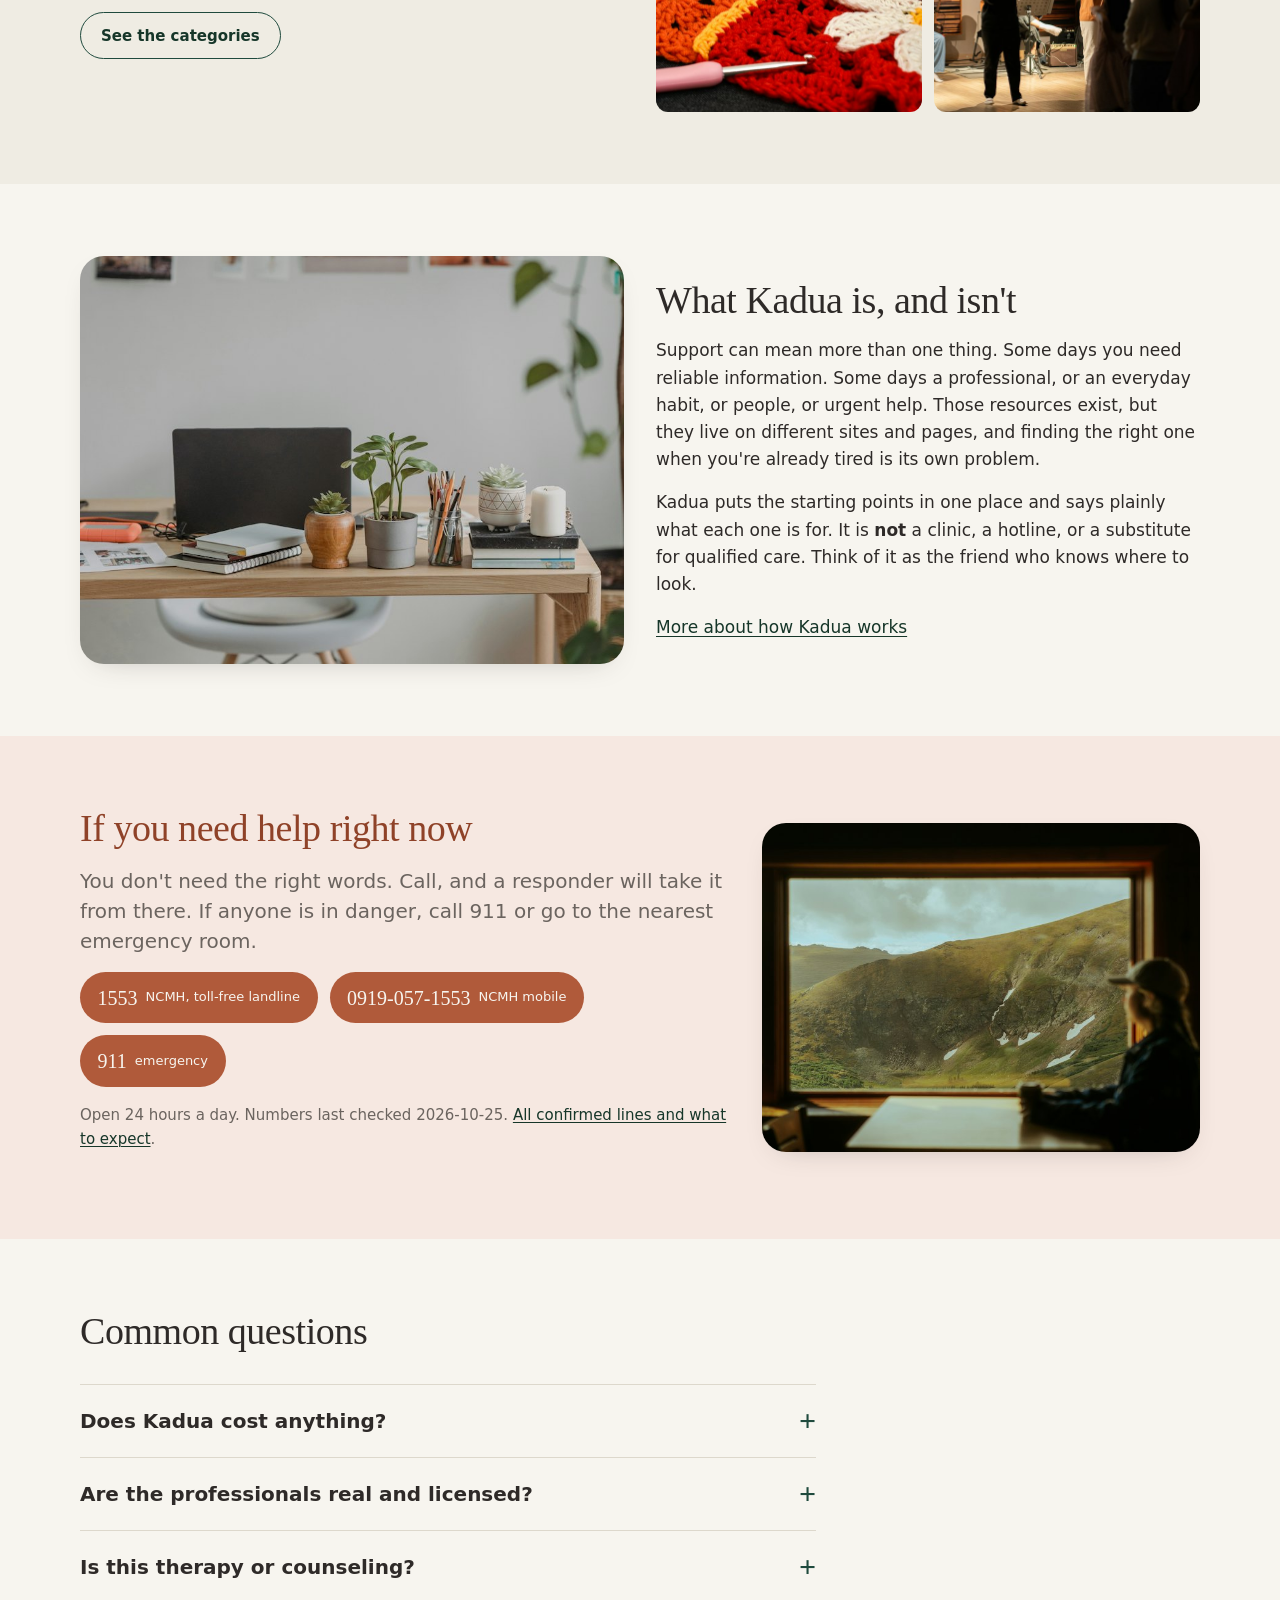
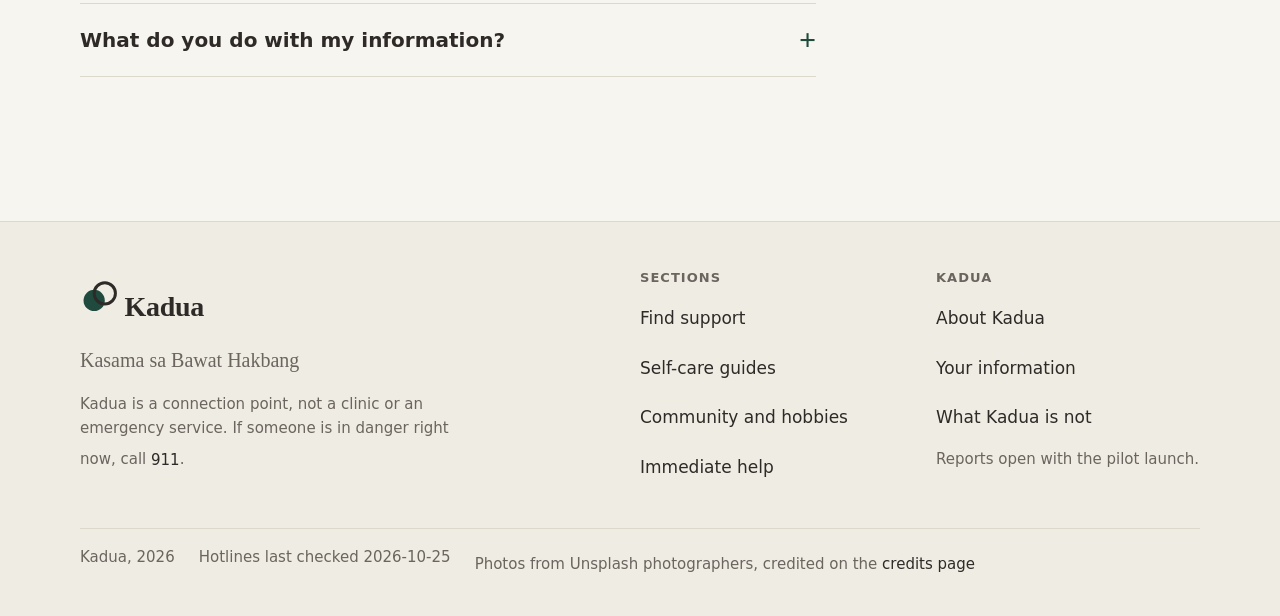
==== commit 686ef0d9: "Header fits 320 to 414 (label and help button breakpoints), honest copy on checks, community rules c" ====
--- a/index.html
+++ b/index.html
@@ -67,7 +67,7 @@
       <ul class="doors">
         <li data-reveal><a class="door" href="find-support.html">
           <div class="door__img"><img src="img/counsel-room-800.jpg" srcset="img/counsel-room-800.jpg 800w, img/counsel-room-1600.jpg 1600w" sizes="(min-width: 64rem) 25vw, (min-width: 40rem) 50vw, 100vw" width="800" height="536" alt="A counselor's room with two chairs in soft sunlight" loading="lazy"></div>
-          <div class="door__body"><h3>Professional Support</h3><span class="door__fil">Propesyonal na tulong</span><p>Psychologists, psychiatrists, counselors, and organizations you can filter by type, mode, area, and fee. Every listing is verified before it appears.</p><span class="door__cta">Search the directory</span></div>
+          <div class="door__body"><h3>Professional Support</h3><span class="door__fil">Propesyonal na tulong</span><p>Psychologists, psychiatrists, counselors, and organizations you can filter by type, mode, area, and fee. Every listing is checked before it appears.</p><span class="door__cta">Search the directory</span></div>
         </a></li>
         <li class="d1" data-reveal><a class="door" href="self-care.html">
           <div class="door__img"><img src="img/journal-tea-800.jpg" srcset="img/journal-tea-800.jpg 800w, img/journal-tea-1600.jpg 1600w" sizes="(min-width: 64rem) 25vw, (min-width: 40rem) 50vw, 100vw" width="800" height="533" alt="A journal and a teapot in warm light" loading="lazy"></div>
@@ -90,7 +90,7 @@
       <div class="section__head" data-reveal><h2>How it works</h2><p>Three steps, one visit. No account, no forms, no waiting room.</p></div>
       <ol class="steps">
         <li data-reveal><b>Choose a door</b><p>Professional support, self-care, community, or immediate help. The home page is this choice.</p></li>
-        <li class="d1" data-reveal><b>Explore verified options</b><p>A short list with the basics you need: what it is, how it works, roughly what it costs, and when it was last checked.</p></li>
+        <li class="d1" data-reveal><b>Explore checked options</b><p>A short list with the basics you need: what it is, how it works, roughly what it costs, and when it was last checked.</p></li>
         <li class="d3" data-reveal><b>Connect</b><p>Follow through to the provider, guide, group, or hotline. Your relationship is with them. Kadua steps back here.</p></li>
       </ol>
     </div>
--- a/css/site.css
+++ b/css/site.css
@@ -66,7 +66,7 @@
 .hero__copy .lede { margin-bottom: var(--space-lg); }
 .hero__photo { border-radius: var(--radius); overflow: hidden; aspect-ratio: 4 / 5; box-shadow: var(--shadow-card); }
 @media (min-width: 40rem) and (max-width: 55.99rem) { .hero__photo { aspect-ratio: 16 / 9; } }
-.hero__photo img { width: 100%; height: 100%; object-fit: cover; }
+.hero__photo img { width: 100%; height: 100%; object-fit: cover; object-position: 50% 22%; }
 @media (min-width: 56rem) { .hero { grid-template-columns: minmax(0, 7fr) minmax(0, 5fr); padding-block: var(--space-3xl) var(--space-4xl); } }
 .finder { display: grid; gap: var(--space-sm); grid-template-columns: minmax(0,1fr); background: var(--color-surface); border: var(--rule); border-radius: var(--radius); padding: var(--space-md); box-shadow: var(--shadow-card); max-width: 42rem; }
 .finder label { display: grid; gap: var(--space-2xs); font-size: var(--text-xs); color: var(--color-ink-2); font-weight: 600; }
@@ -229,6 +229,8 @@
 .pos-right { --pos: 85% 50%; } .pos-top { --pos: 50% 20%; }
 .visually-hidden { position: absolute; width: 1px; height: 1px; overflow: hidden; clip: rect(0 0 0 0); white-space: nowrap; }
 .nav-toggle__label { display: none; font-size: var(--text-xs); font-weight: 600; margin-left: 0.3rem; }
-@media (min-width: 23.4375rem) { .nav-toggle { width: auto; padding-inline: 0.7rem; } .nav-toggle__label { display: inline; } }
+@media (min-width: 30rem) { .nav-toggle { width: auto; padding-inline: 0.7rem; } .nav-toggle__label { display: inline; } }
+.nav__right .btn--urgent { display: none; }
+@media (min-width: 40rem) { .nav__right .btn--urgent { display: inline-flex; } }
 .form-note { font-size: var(--text-sm); color: var(--color-ink-2); border-left: 3px solid var(--color-rule); padding-left: var(--space-sm); }
 .empty a { font-weight: 600; }
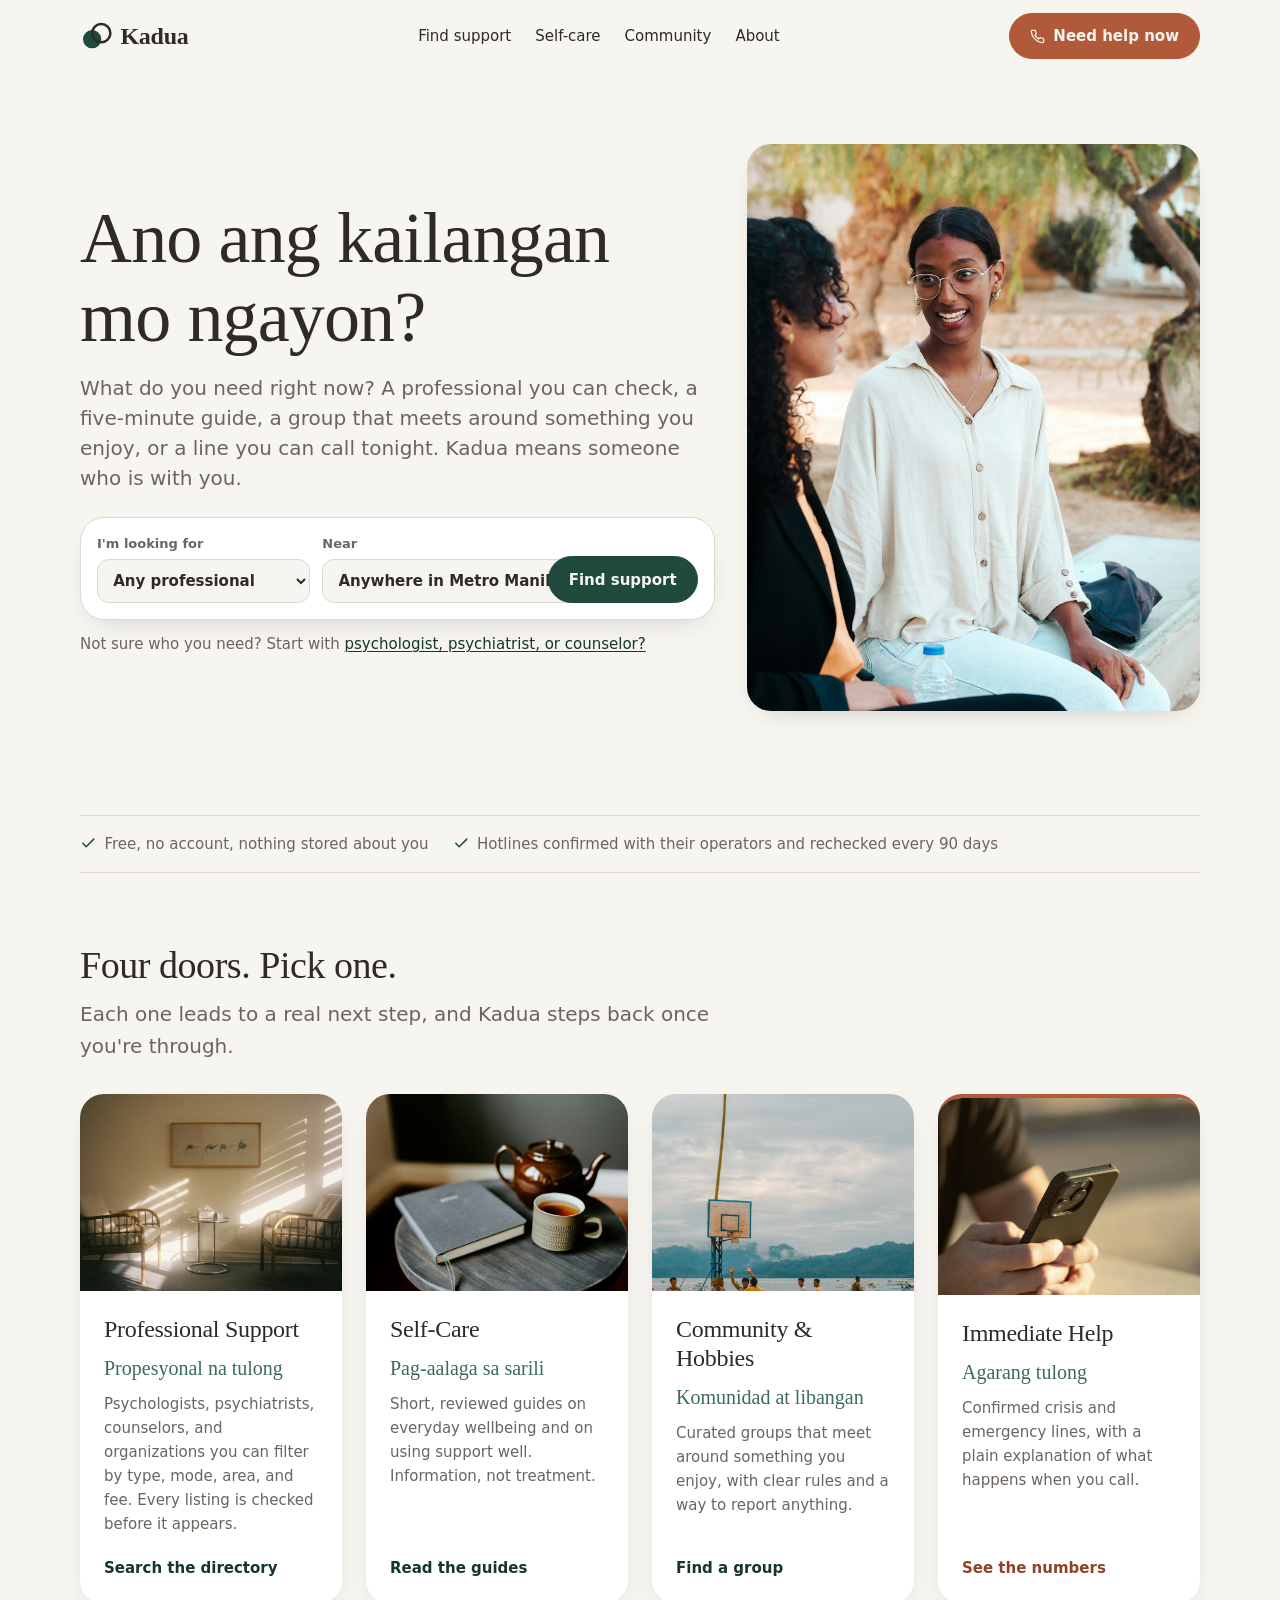
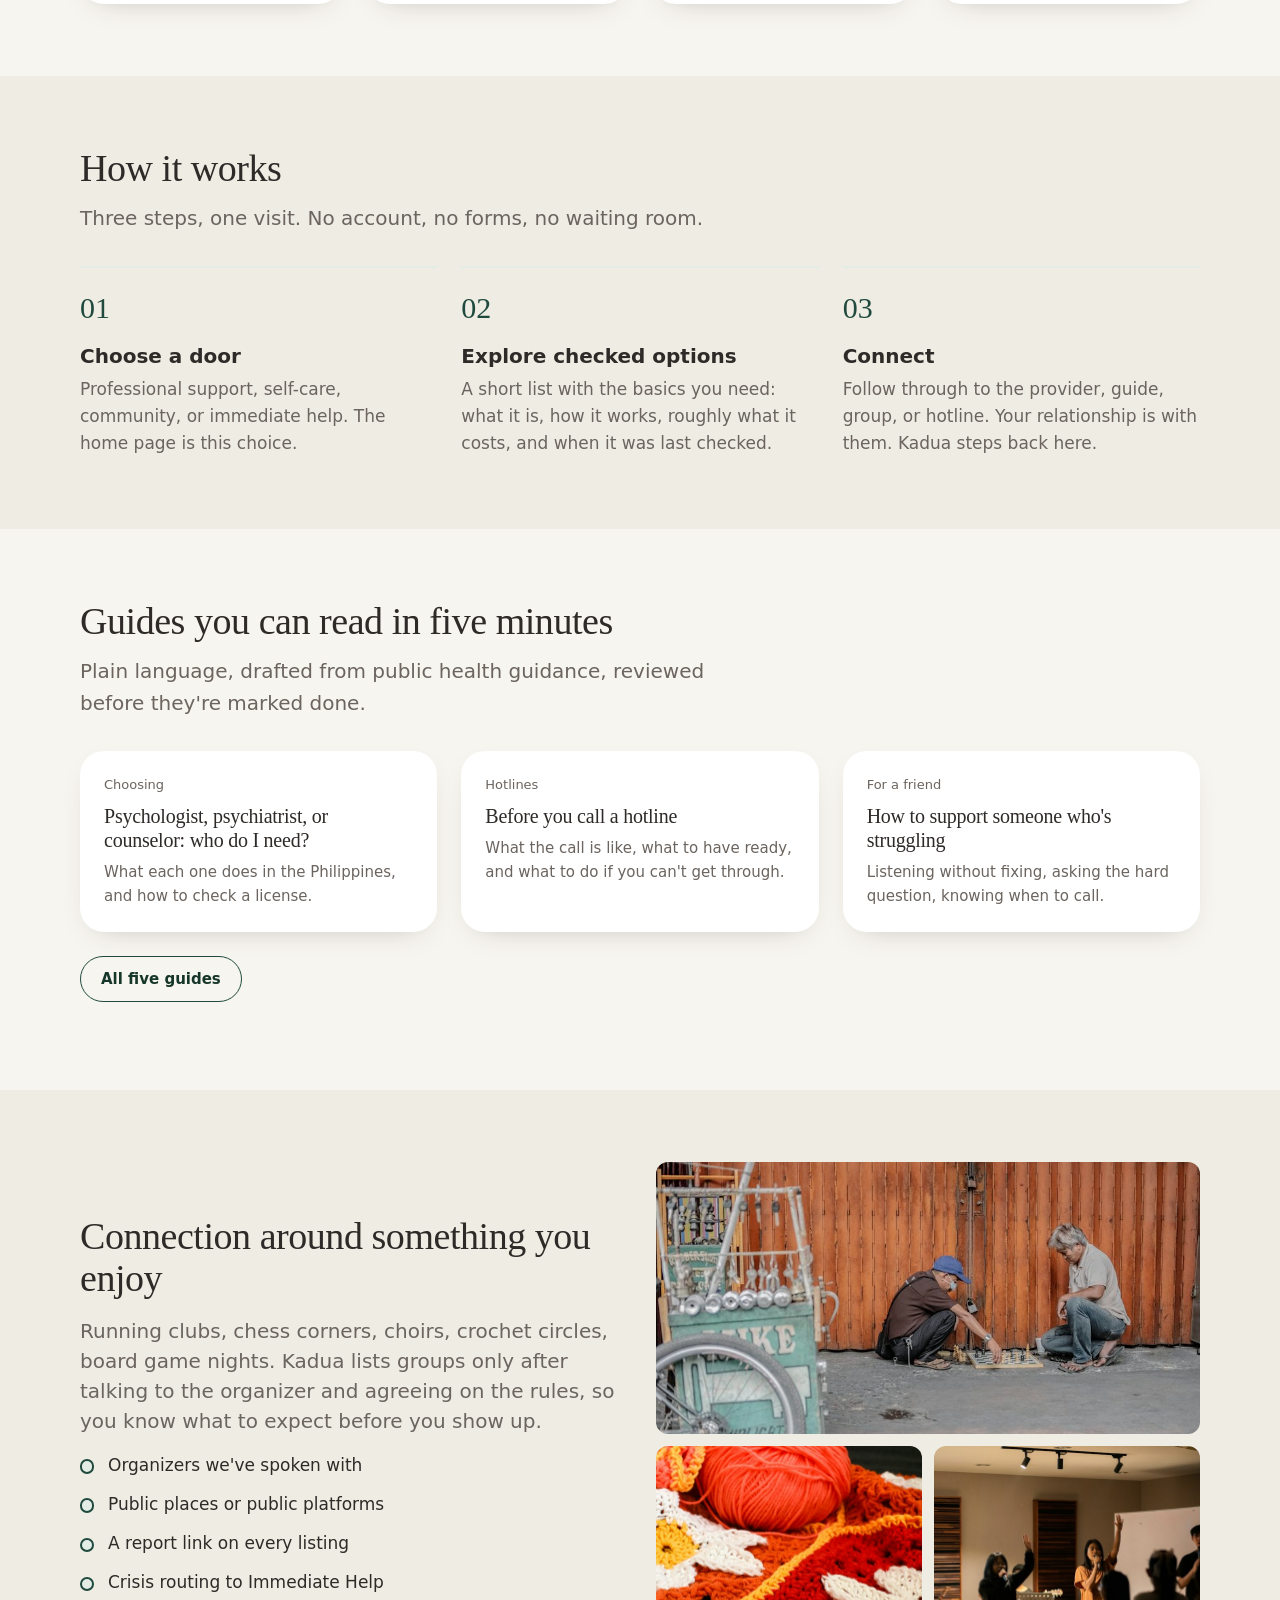
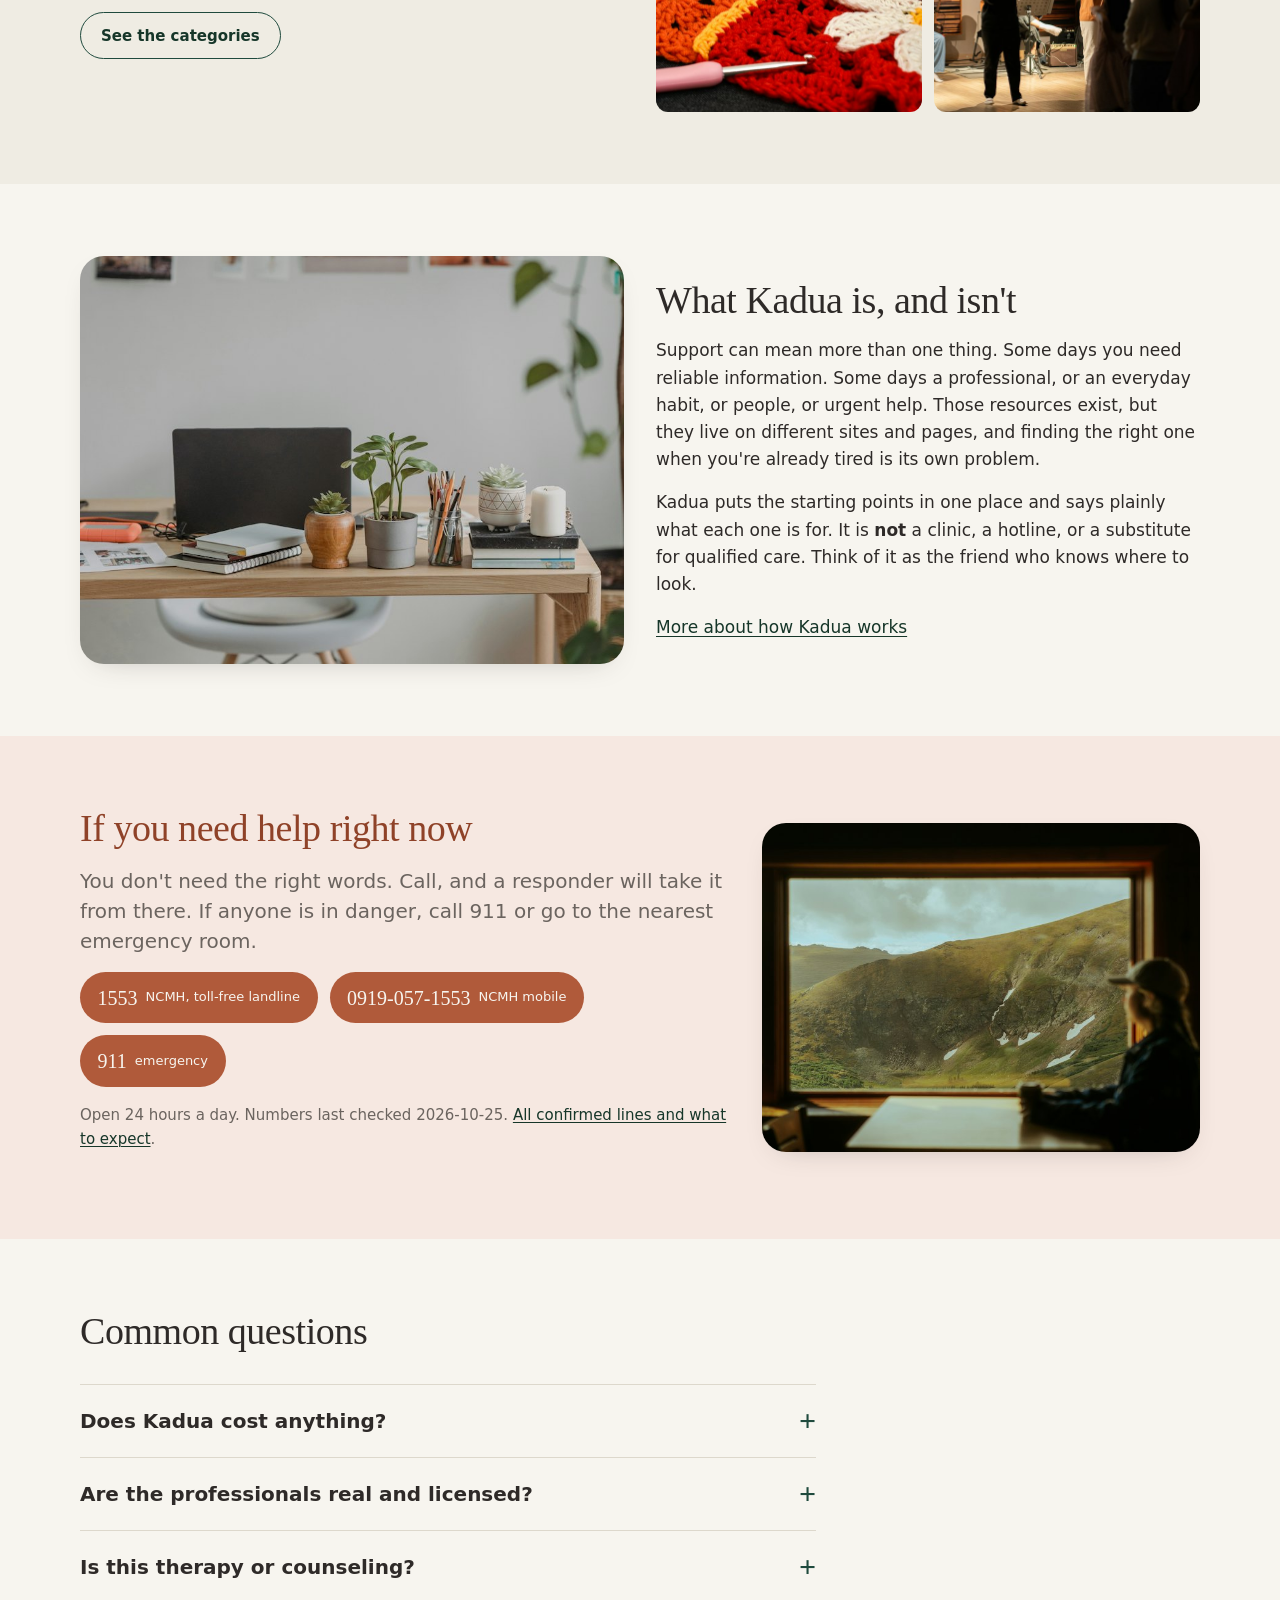
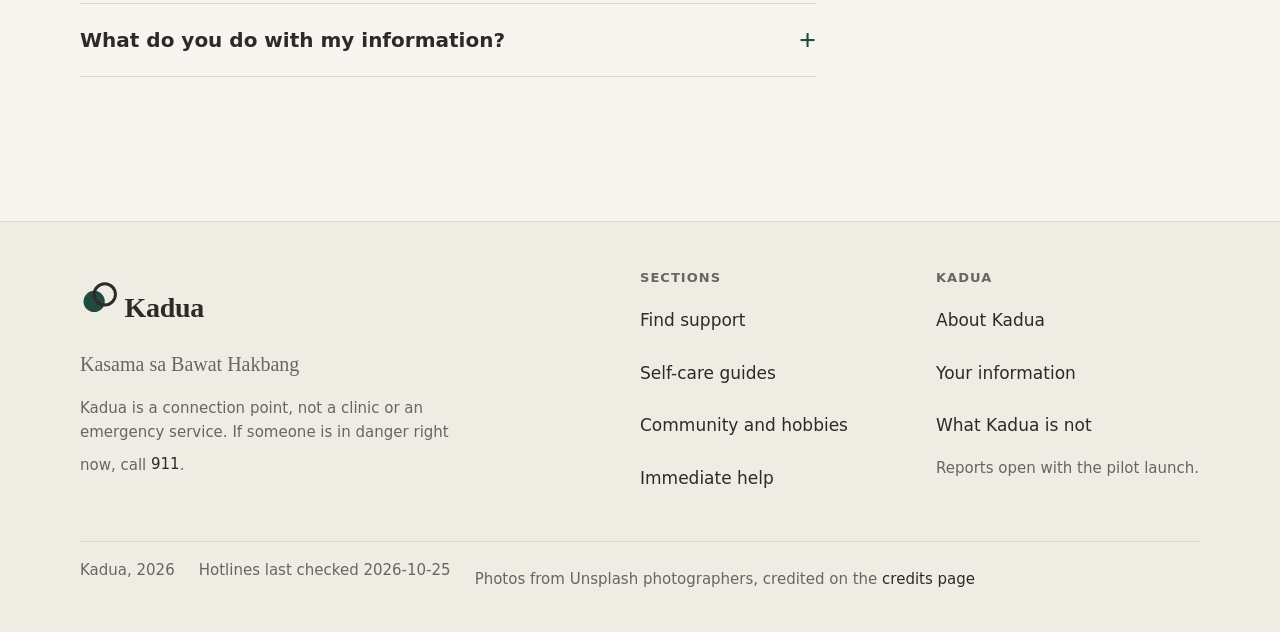
==== commit b6908f55: "Honest 'checked' wording in meta and About, crisis door gets a clay top border, footer tap targets, " ====
--- a/index.html
+++ b/index.html
@@ -4,7 +4,7 @@
 <meta charset="utf-8">
 <meta name="viewport" content="width=device-width, initial-scale=1, viewport-fit=cover">
 <title>Kadua: find mental wellness support in Metro Manila</title>
-<meta name="description" content="Kadua puts four starting points on one page: a verified directory of professionals, self-care guides, hobby communities, and confirmed crisis lines. Free, no account needed.">
+<meta name="description" content="Kadua puts four starting points on one page: a checked directory of professionals, self-care guides, hobby communities, and confirmed crisis lines. Free, no account needed.">
 <link rel="stylesheet" href="css/site.css">
 <link rel="icon" href="favicon.svg" type="image/svg+xml">
 <meta name="theme-color" content="#f7f5ef">
--- a/css/site.css
+++ b/css/site.css
@@ -102,6 +102,7 @@
 .door__body p { color: var(--color-ink-2); font-size: var(--text-sm); margin: 0; flex: 1; }
 .door__cta { font-weight: 600; font-size: var(--text-sm); color: var(--color-accent-ink); margin-top: var(--space-sm); }
 .door--urgent .door__cta { color: var(--color-urgent-ink); }
+.door--urgent { border-top: 4px solid var(--color-urgent); }
 
 /* Steps */
 .steps { display: grid; gap: var(--space-lg); grid-template-columns: minmax(0,1fr); list-style: none; padding: 0; margin: 0; counter-reset: s; }
@@ -207,7 +208,7 @@
 .foot h3 { font-family: var(--font-body); font-size: var(--text-xs); text-transform: uppercase; letter-spacing: .08em; color: var(--color-ink-2); margin-bottom: var(--space-sm); font-weight: 600; }
 .foot ul { list-style: none; padding: 0; margin: 0; }
 .foot li { margin-bottom: var(--space-xs); }
-.foot a { text-decoration: none; color: var(--color-ink); display: inline-block; padding-block: 0.45rem; }
+.foot a { text-decoration: none; color: var(--color-ink); display: inline-block; padding-block: 0.55rem; }
 .foot a:hover { text-decoration: underline; }
 .foot__base { margin-top: var(--space-xl); padding-top: var(--space-md); border-top: var(--rule); font-size: var(--text-sm); color: var(--color-ink-2); display: flex; flex-wrap: wrap; gap: var(--space-sm) var(--space-lg); }
 
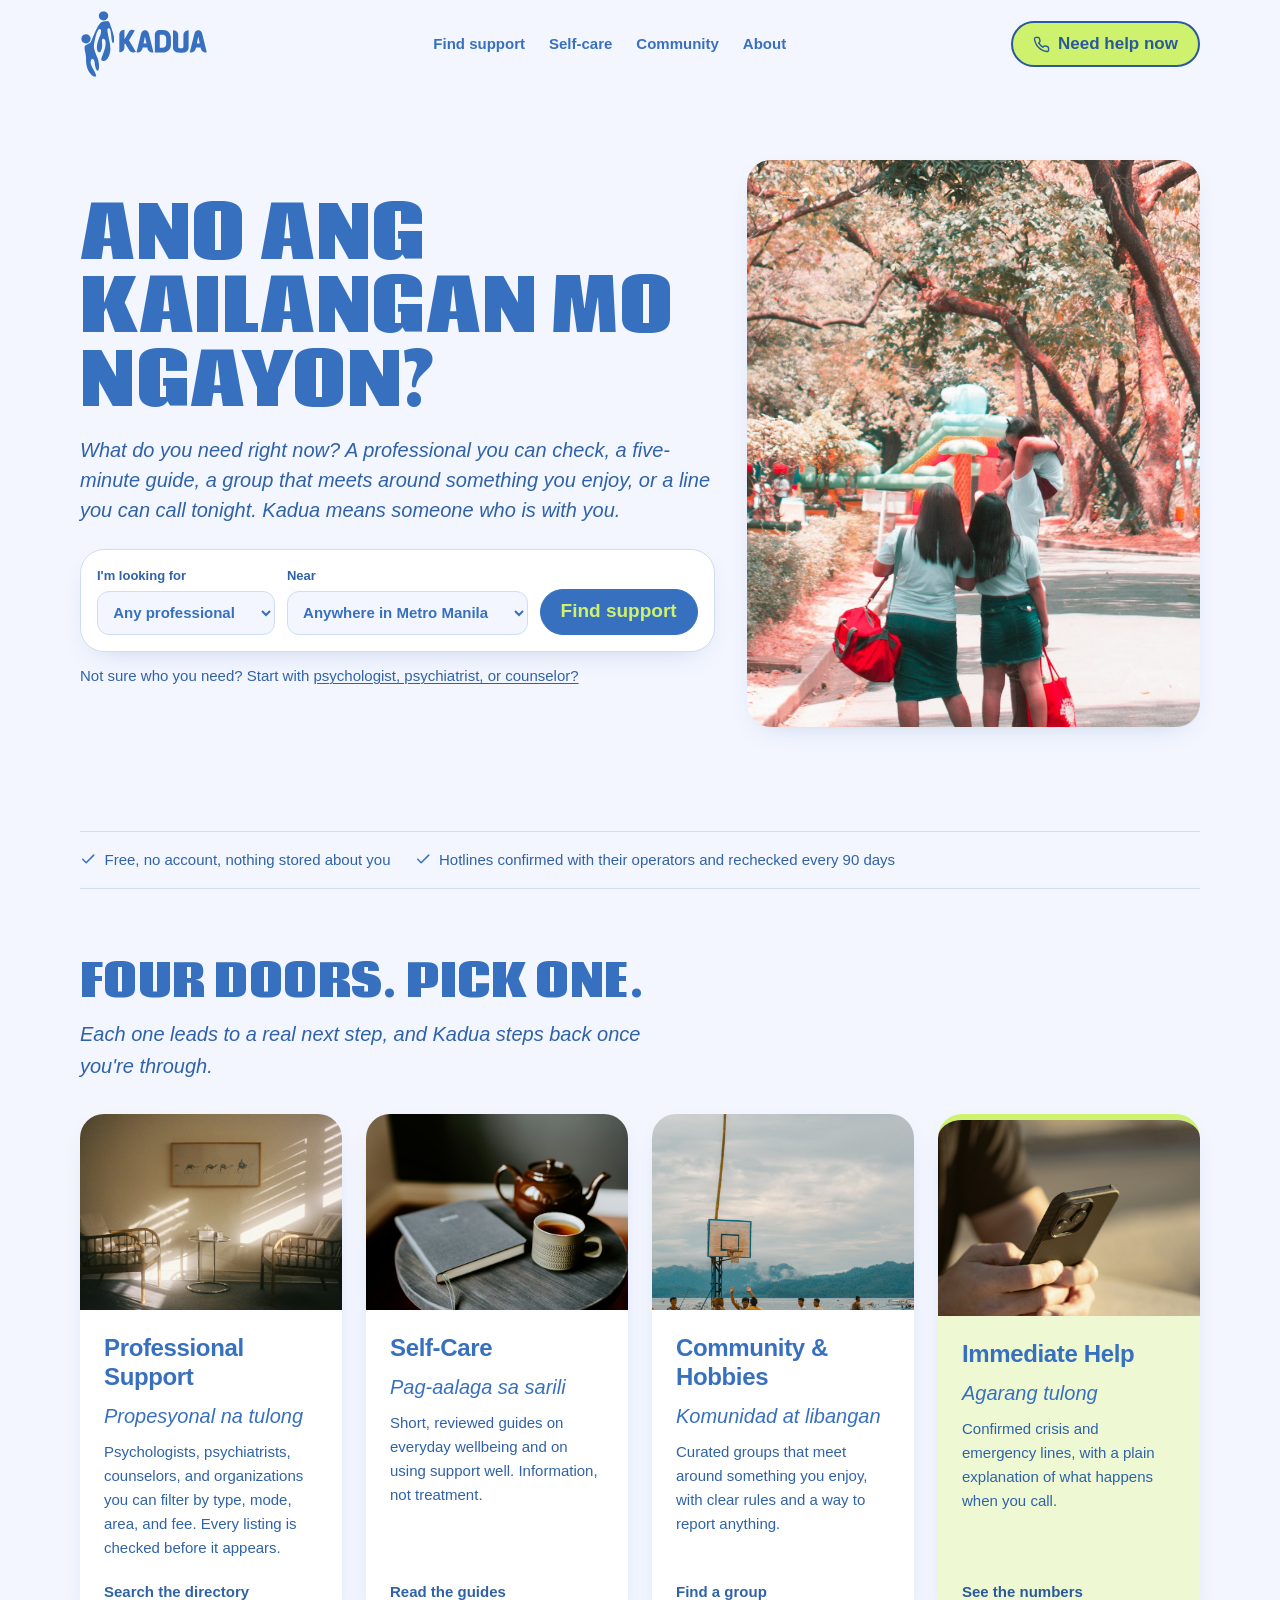
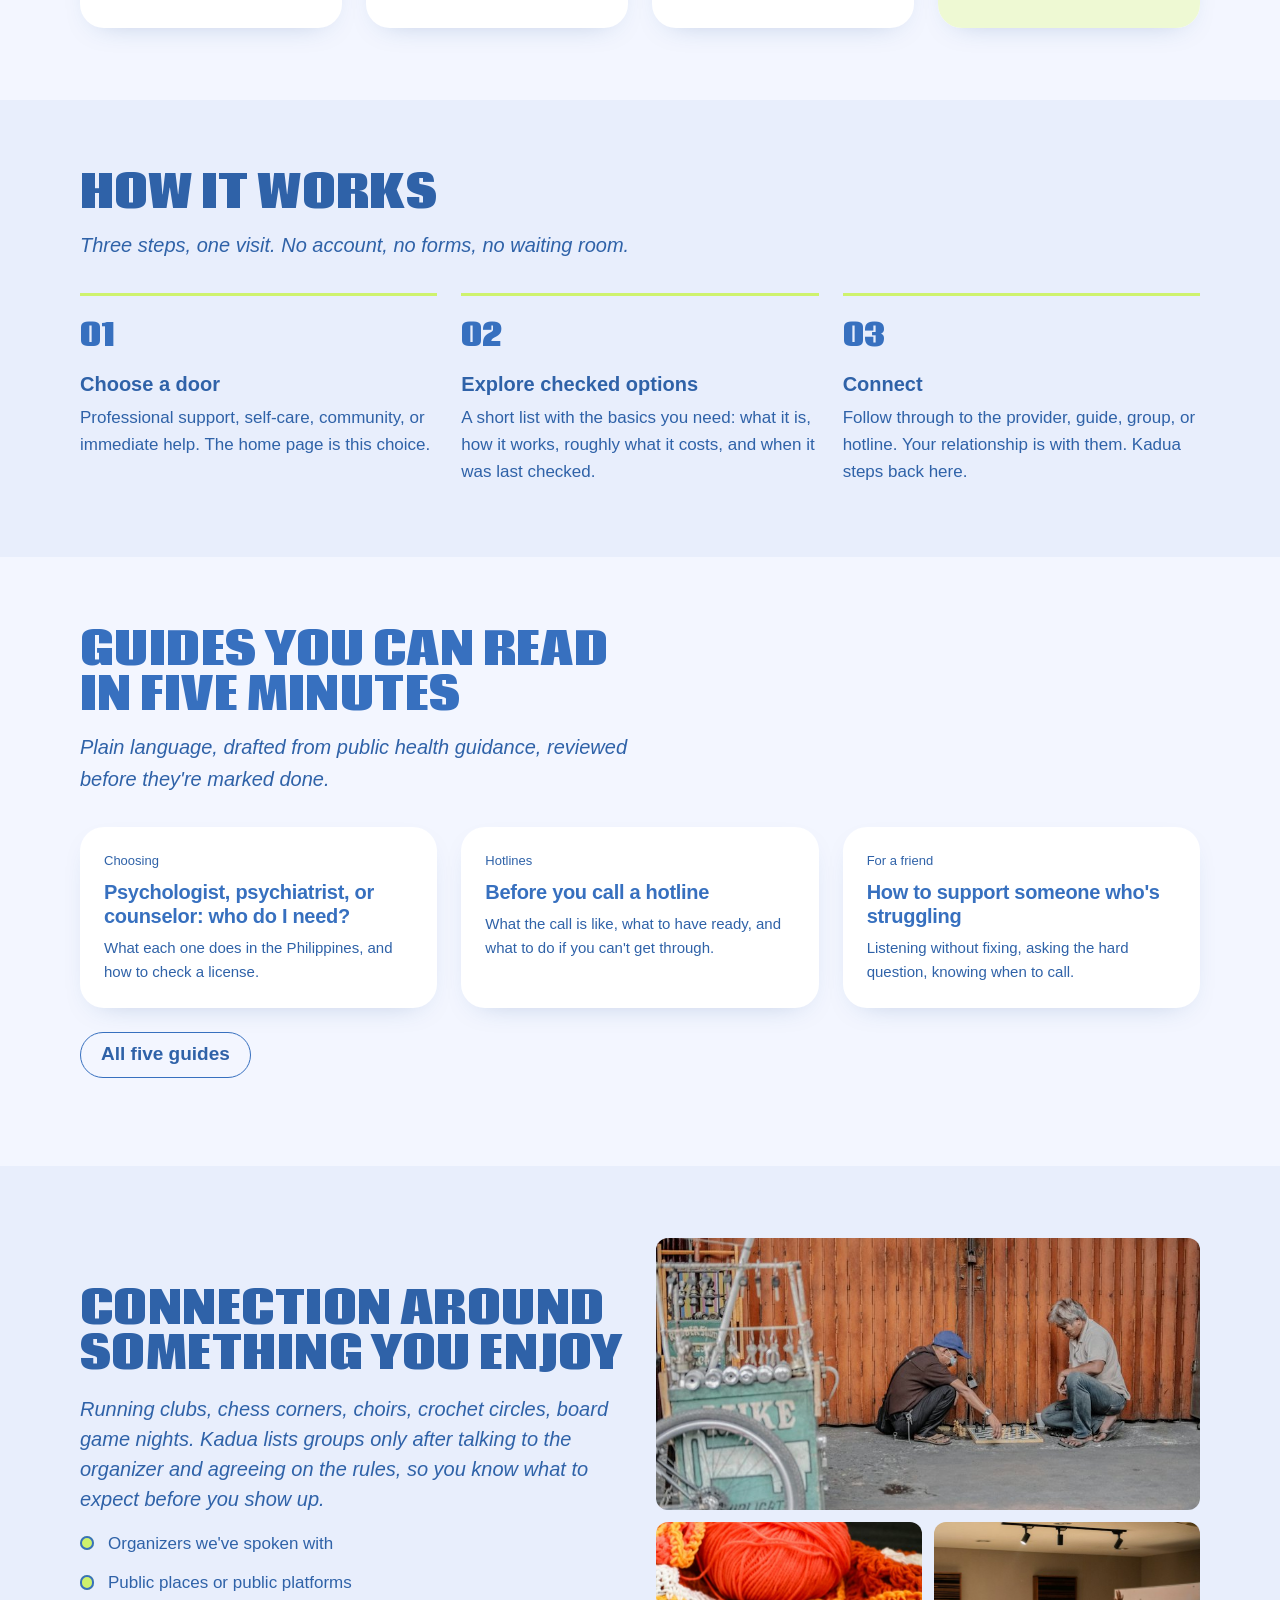
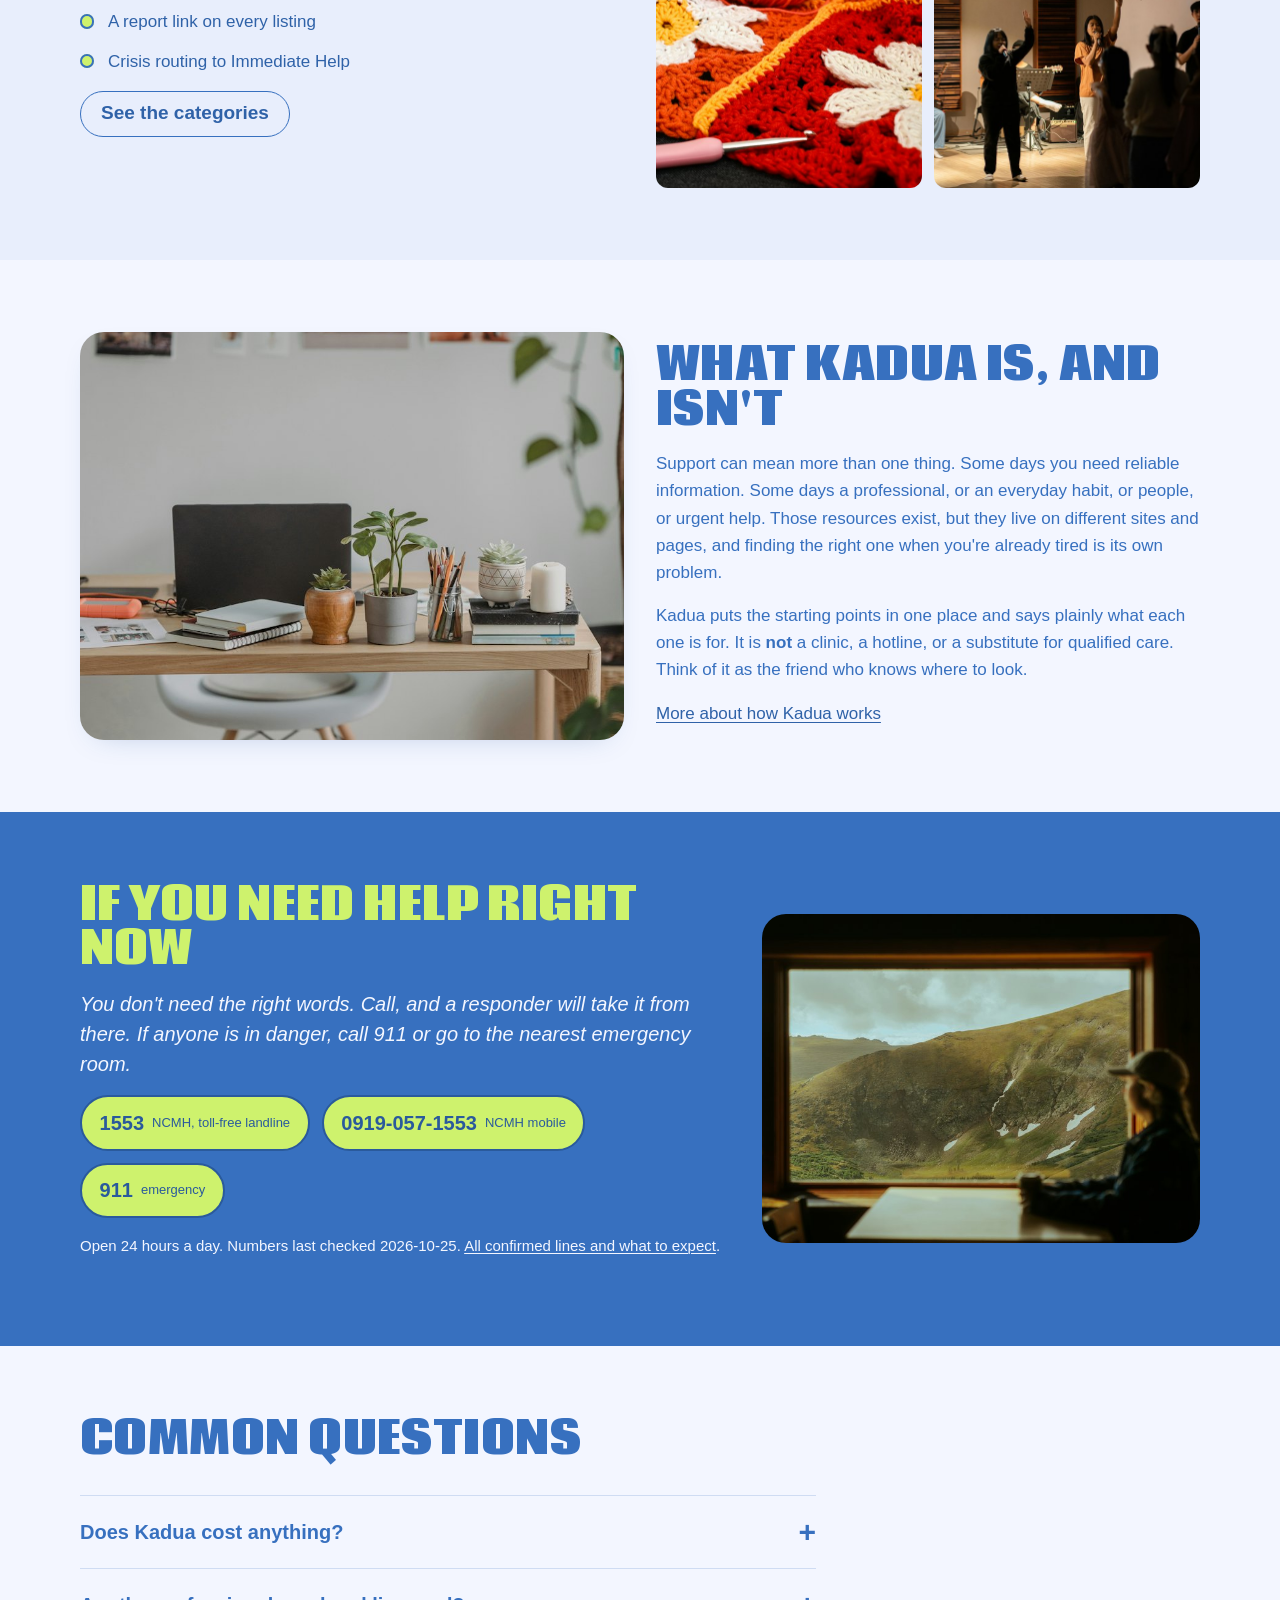
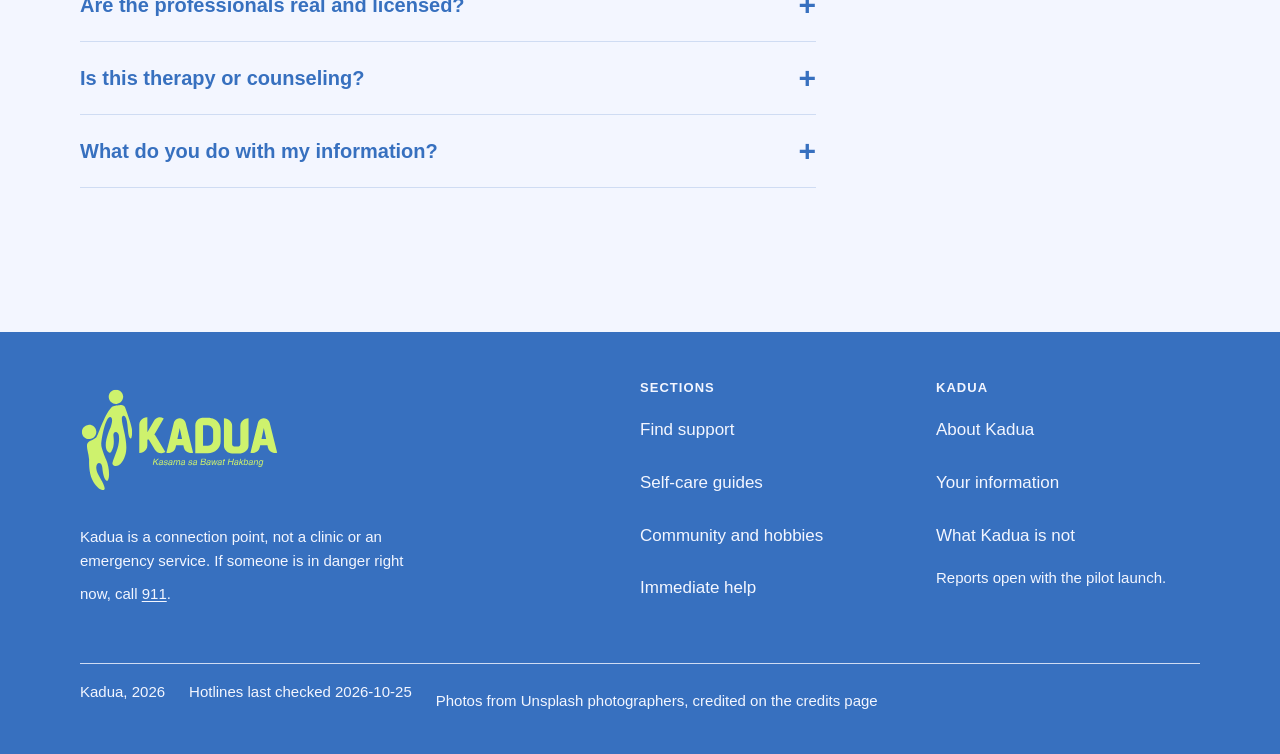
==== commit 37205b06: "Apply the Kadua brand guidelines (palette, type, official logos) and a new Filipino hero photo from " ====
--- a/index.html
+++ b/index.html
@@ -7,13 +7,13 @@
 <meta name="description" content="Kadua puts four starting points on one page: a checked directory of professionals, self-care guides, hobby communities, and confirmed crisis lines. Free, no account needed.">
 <link rel="stylesheet" href="css/site.css">
 <link rel="icon" href="favicon.svg" type="image/svg+xml">
-<meta name="theme-color" content="#f7f5ef">
+<meta name="theme-color" content="#f3f6ff">
 </head>
 <body class="has-sticky is-home">
 <a class="skip" href="#main">Skip to content</a>
 <header class="site-header">
   <div class="wrap nav">
-    <a class="wordmark" href="index.html" aria-label="Kadua home"><svg viewBox="0 0 32 32" aria-hidden="true" focusable="false"><circle cx="12" cy="19" r="9" fill="var(--color-accent)"/><circle cx="21" cy="13" r="9" fill="none" stroke="var(--color-ink)" stroke-width="2.5"/></svg> Kadua</a>
+    <a class="wordmark" href="index.html" aria-label="Kadua home"><img src="img/brand/kadua-logo-blue-notag.svg" alt="" width="752" height="398"></a>
     <ul class="nav__links">
       <li><a href="find-support.html">Find support</a></li>
       <li><a href="self-care.html">Self-care</a></li>
@@ -52,7 +52,7 @@
       <p class="finder__alt">Not sure who you need? Start with <a href="guides/choosing-a-professional.html">psychologist, psychiatrist, or counselor?</a></p>
     </div>
     <div class="hero__photo d2" data-reveal>
-      <img src="img/bench-talk-1600.jpg" srcset="img/bench-talk-800.jpg 800w, img/bench-talk-1600.jpg 1600w" sizes="(min-width: 56rem) 40vw, 100vw" width="800" height="1200" alt="Two people talking on a bench outdoors in warm light" fetchpriority="high">
+      <img src="img/walk-together-1600.jpg" srcset="img/walk-together-800.jpg 800w, img/walk-together-1600.jpg 1600w" sizes="(min-width: 56rem) 40vw, 100vw" width="800" height="1200" alt="Two students in school uniform walking together down a tree-lined road in Quezon City" fetchpriority="high">
     </div>
   </section>
 
@@ -168,8 +168,7 @@
   <div class="wrap">
     <div class="foot__grid">
       <div>
-        <a class="wordmark" href="index.html"><svg viewBox="0 0 32 32" aria-hidden="true" focusable="false"><circle cx="12" cy="19" r="9" fill="var(--color-accent)"/><circle cx="21" cy="13" r="9" fill="none" stroke="var(--color-ink)" stroke-width="2.5"/></svg> Kadua</a>
-        <p class="foot__tag">Kasama sa Bawat Hakbang</p>
+        <a class="wordmark" href="index.html"><img src="img/brand/kadua-logo-lime.svg" alt="Kadua, Kasama sa Bawat Hakbang. Home" width="745" height="389"></a>
         <p class="muted max-40">Kadua is a connection point, not a clinic or an emergency service. If someone is in danger right now, call <a href="tel:911">911</a>.</p>
       </div>
       <div>
--- a/css/site.css
+++ b/css/site.css
@@ -1,4 +1,4 @@
-/* Kadua v2 stylesheet. Every colour and font is a token from tokens.css. See tokens.css for the Hallmark stamp. */
+/* Kadua v3 stylesheet (brand guidelines applied 2026-11-07). Every colour and font is a token from tokens.css. */
 @import url("tokens.css");
 @import url("fonts.css");
 
@@ -10,16 +10,19 @@
 a { color: var(--color-accent-ink); text-decoration-thickness: 1px; text-underline-offset: 0.16em; }
 a:hover { color: var(--color-accent); }
 :focus-visible { outline: 3px solid var(--color-focus); outline-offset: 3px; border-radius: 4px; }
-h1, h2, h3 { font-family: var(--font-display); font-style: normal; font-weight: 500; line-height: 1.1; letter-spacing: -0.012em; margin: 0 0 var(--space-md); overflow-wrap: anywhere; min-width: 0; color: var(--color-ink); }
+h1, h2, h3 { font-family: var(--font-display); font-style: normal; font-weight: 700; line-height: 1.1; letter-spacing: -0.015em; margin: 0 0 var(--space-md); overflow-wrap: anywhere; min-width: 0; color: var(--color-ink); }
 h1 { font-size: var(--text-display); }
 h2 { font-size: var(--text-2xl); }
 h3 { font-size: var(--text-lg); line-height: 1.2; }
+/* Main page titles use the brand face (Barabara, caps only); every other page titles in Helvetica Bold. */
+.is-home h1, .is-home h2 { font-family: var(--font-brand); font-weight: 400; text-transform: uppercase; letter-spacing: 0.01em; line-height: 1.02; }
+.is-home h2 { font-size: clamp(2rem, 2.4vw + 1rem, 2.75rem); }
 p, ul, ol { margin: 0 0 var(--space-md); }
-.lede { font-size: var(--text-md); line-height: 1.5; color: var(--color-ink-2); max-width: var(--measure); }
+.lede { font-size: var(--text-md); font-style: italic; line-height: 1.5; color: var(--color-ink-2); max-width: var(--measure); }
 .muted { color: var(--color-ink-2); font-size: var(--text-sm); }
 .measure { max-width: var(--measure); }
-.fil { font-family: var(--font-display); font-style: normal; color: var(--color-accent-mid); }
-strong { font-weight: 600; }
+.fil { font-style: italic; color: var(--color-accent-mid); }
+strong { font-weight: 700; }
 
 .skip { position: absolute; left: var(--space-md); top: -3rem; background: var(--color-ink); color: var(--color-paper); padding: var(--space-xs) var(--space-sm); z-index: var(--z-skip); border-radius: var(--radius-sm); }
 .skip:focus { top: var(--space-sm); }
@@ -29,28 +32,29 @@
 .site-header { position: sticky; top: 0; z-index: var(--z-header); background: color-mix(in srgb, var(--color-paper) 92%, transparent); backdrop-filter: saturate(140%) blur(10px); transition: box-shadow var(--dur-short) var(--ease-out); }
 .site-header.is-scrolled { box-shadow: var(--shadow-header); }
 .nav { display: flex; align-items: center; justify-content: space-between; gap: var(--space-md); min-height: 4.5rem; }
-.wordmark { display: inline-flex; align-items: center; gap: var(--space-xs); font-family: var(--font-display); font-weight: 600; font-size: 1.5rem; color: var(--color-ink); text-decoration: none; white-space: nowrap; letter-spacing: -0.01em; }
-.wordmark svg { width: 1.35em; height: 1.35em; flex: none; }
+.wordmark { display: inline-flex; align-items: center; flex: none; text-decoration: none; padding-block: var(--space-2xs); }
+.wordmark img { height: 3.5rem; width: auto; }
+@media (min-width: 56rem) { .wordmark img { height: 4.25rem; } .nav { min-height: 5.5rem; } }
 .nav__links { display: none; align-items: center; gap: var(--space-lg); list-style: none; margin: 0; padding: 0; }
-.nav__links a { color: var(--color-ink); text-decoration: none; font-weight: 500; font-size: var(--text-sm); white-space: nowrap; padding-block: var(--space-xs); border-bottom: 2px solid transparent; transition: border-color var(--dur-micro) var(--ease-out); }
-.nav__links a:hover, .nav__links a[aria-current="page"] { border-bottom-color: var(--color-accent); }
+.nav__links a { color: var(--color-ink); text-decoration: none; font-weight: 700; font-size: var(--text-sm); white-space: nowrap; padding-block: var(--space-xs); border-bottom: 2px solid transparent; transition: border-color var(--dur-micro) var(--ease-out); }
+.nav__links a:hover, .nav__links a[aria-current="page"] { border-bottom-color: var(--color-lime); }
 .nav__right { display: flex; align-items: center; gap: var(--space-sm); }
-.nav-toggle { display: inline-flex; align-items: center; justify-content: center; width: 44px; height: 44px; border: 1.5px solid var(--color-rule); border-radius: var(--radius-pill); background: transparent; color: var(--color-ink); cursor: pointer; }
+.nav-toggle { display: inline-flex; align-items: center; justify-content: center; width: 44px; height: 44px; border: 1.5px solid var(--color-ink); border-radius: var(--radius-pill); background: transparent; color: var(--color-ink); cursor: pointer; }
 .nav-toggle svg { width: 20px; height: 20px; }
 .sheet { display: none; border-top: var(--rule); background: var(--color-paper); }
 .sheet.is-open { display: block; }
 .sheet ul { list-style: none; margin: 0; padding: var(--space-sm) 0; }
-.sheet a { display: block; padding: var(--space-sm) 0; text-decoration: none; color: var(--color-ink); font-weight: 500; font-size: var(--text-md); border-bottom: var(--rule); }
+.sheet a { display: block; padding: var(--space-sm) 0; text-decoration: none; color: var(--color-ink); font-weight: 700; font-size: var(--text-md); border-bottom: var(--rule); }
 @media (min-width: 56rem) { .nav__links { display: flex; } .nav-toggle, .sheet { display: none !important; } }
 
 /* Buttons */
-.btn { display: inline-flex; align-items: center; justify-content: center; gap: var(--space-xs); min-height: 46px; padding: 0.65rem 1.25rem; border-radius: var(--radius-pill); border: 1.5px solid var(--color-accent); background: var(--color-accent); color: var(--color-on-accent); font: inherit; font-weight: 600; font-size: var(--text-sm); text-decoration: none; white-space: nowrap; cursor: pointer; transition: transform var(--dur-micro) var(--ease-out), background-color var(--dur-micro) var(--ease-out), box-shadow var(--dur-micro) var(--ease-out); }
-.btn:hover { background: var(--color-accent-ink); color: var(--color-on-accent); transform: translateY(-1px); }
+.btn { display: inline-flex; align-items: center; justify-content: center; gap: var(--space-xs); min-height: 46px; padding: 0.65rem 1.25rem; border-radius: var(--radius-pill); border: 1.5px solid var(--color-accent); background: var(--color-accent); color: var(--color-on-accent); font: inherit; font-weight: 700; font-size: var(--text-btn); line-height: 1.2; text-decoration: none; white-space: nowrap; cursor: pointer; transition: transform var(--dur-micro) var(--ease-out), background-color var(--dur-micro) var(--ease-out), box-shadow var(--dur-micro) var(--ease-out); }
+.btn:hover { background: var(--color-accent-ink); border-color: var(--color-accent-ink); color: var(--color-on-accent); transform: translateY(-1px); }
 .btn:active { transform: translateY(0); }
 .btn--ghost { background: transparent; color: var(--color-accent-ink); }
-.btn--ghost:hover { background: var(--color-accent-soft); color: var(--color-accent-ink); }
-.btn--urgent { background: var(--color-urgent); border-color: var(--color-urgent); }
-.btn--urgent:hover { background: var(--color-urgent-ink); }
+.btn--ghost:hover { background: var(--color-accent-soft); border-color: var(--color-accent-ink); color: var(--color-accent-ink); }
+.btn--urgent { background: var(--color-urgent); border: 2px solid var(--color-urgent-ink); color: var(--color-urgent-ink); font-size: var(--text-base); }
+.btn--urgent:hover { background: var(--color-urgent-hover); border-color: var(--color-urgent-ink); color: var(--color-urgent-ink); }
 .btn--urgent svg { width: 1em; height: 1em; }
 .btn[aria-disabled="true"] { background: var(--color-paper-3); border-color: var(--color-paper-3); color: var(--color-ink-2); cursor: not-allowed; transform: none; }
 .btn-note { display: block; font-size: var(--text-sm); color: var(--color-ink-2); margin-top: var(--space-xs); }
@@ -69,10 +73,10 @@
 .hero__photo img { width: 100%; height: 100%; object-fit: cover; object-position: 50% 22%; }
 @media (min-width: 56rem) { .hero { grid-template-columns: minmax(0, 7fr) minmax(0, 5fr); padding-block: var(--space-3xl) var(--space-4xl); } }
 .finder { display: grid; gap: var(--space-sm); grid-template-columns: minmax(0,1fr); background: var(--color-surface); border: var(--rule); border-radius: var(--radius); padding: var(--space-md); box-shadow: var(--shadow-card); max-width: 42rem; }
-.finder label { display: grid; gap: var(--space-2xs); font-size: var(--text-xs); color: var(--color-ink-2); font-weight: 600; }
-.finder select { font: inherit; font-size: var(--text-sm); padding: 0.6rem 0.7rem; min-height: 44px; border: 1.5px solid var(--color-rule); border-radius: var(--radius-sm); background: var(--color-paper); color: var(--color-ink); }
+.finder label { display: grid; gap: var(--space-2xs); font-size: var(--text-xs); color: var(--color-ink-2); font-weight: 700; }
+.finder select { width: 100%; min-width: 0; font: inherit; font-size: var(--text-sm); padding: 0.6rem 0.7rem; min-height: 44px; border: 1.5px solid var(--color-rule); border-radius: var(--radius-sm); background: var(--color-paper); color: var(--color-ink); }
 .finder .btn { align-self: end; width: 100%; }
-@media (min-width: 40rem) { .finder { grid-template-columns: minmax(0,1fr) minmax(0,1fr) auto; align-items: end; } .finder .btn { width: auto; } }
+@media (min-width: 40rem) { .finder { grid-template-columns: minmax(0,0.85fr) minmax(0,1.15fr) auto; align-items: end; } .finder .btn { width: auto; } }
 .finder__alt { font-size: var(--text-sm); color: var(--color-ink-2); margin: var(--space-sm) 0 0; }
 
 .trust { display: flex; flex-wrap: wrap; gap: var(--space-sm) var(--space-lg); padding: var(--space-md) 0; border-top: var(--rule); border-bottom: var(--rule); font-size: var(--text-sm); color: var(--color-ink-2); }
@@ -81,11 +85,14 @@
 
 /* Sections */
 .section { padding-block: var(--space-3xl); }
-.section--tint { background: var(--color-paper-2); }
-.section--urgent { background: var(--color-urgent-soft); }
+.section--tint { --color-ink: var(--color-ink-2); background: var(--color-paper-2); color: var(--color-ink); }
+/* Crisis band: solid brand blue, light text, lime title and lime call buttons */
+.section--urgent { --color-ink: var(--brand-paper); --color-ink-2: var(--brand-paper); --color-accent-ink: var(--brand-paper); --color-focus: var(--brand-lime); background: var(--brand-blue); color: var(--color-ink); }
+.section--urgent a:not(.tel):not(.btn):hover { color: var(--brand-lime); }
+.section--urgent .split__photo { box-shadow: none; }
 .section__head { max-width: var(--measure); margin-bottom: var(--space-xl); }
 .section__head h2 { margin-bottom: var(--space-sm); }
-.section__head p { color: var(--color-ink-2); font-size: var(--text-md); margin: 0; }
+.section__head p { color: var(--color-ink-2); font-size: var(--text-md); font-style: italic; margin: 0; }
 
 /* Door cards: photo top, text below, lift on hover */
 .doors { display: grid; gap: var(--space-lg); grid-template-columns: minmax(0, 1fr); list-style: none; padding: 0; margin: 0; }
@@ -98,17 +105,18 @@
 @media (hover: hover) { .door:hover .door__img img { transform: scale(1.03); } }
 .door__body { padding: var(--space-lg); display: flex; flex-direction: column; gap: var(--space-xs); flex: 1; }
 .door__body h3 { margin: 0; }
-.door__fil { color: var(--color-accent-mid); font-family: var(--font-display); font-size: var(--text-md); }
+.door__fil { color: var(--color-accent-mid); font-style: italic; font-size: var(--text-md); }
 .door__body p { color: var(--color-ink-2); font-size: var(--text-sm); margin: 0; flex: 1; }
-.door__cta { font-weight: 600; font-size: var(--text-sm); color: var(--color-accent-ink); margin-top: var(--space-sm); }
+.door__cta { font-weight: 700; font-size: var(--text-sm); color: var(--color-accent-ink); margin-top: var(--space-sm); }
 .door--urgent .door__cta { color: var(--color-urgent-ink); }
-.door--urgent { border-top: 4px solid var(--color-urgent); }
+.door--urgent { border-top: 6px solid var(--color-urgent); }
+.door--urgent .door__body { background: var(--color-urgent-soft); }
 
 /* Steps */
 .steps { display: grid; gap: var(--space-lg); grid-template-columns: minmax(0,1fr); list-style: none; padding: 0; margin: 0; counter-reset: s; }
 @media (min-width: 48rem) { .steps { grid-template-columns: repeat(3, minmax(0,1fr)); } }
-.steps li { counter-increment: s; padding-top: var(--space-md); border-top: 2px solid var(--color-accent-soft); }
-.steps li::before { content: counter(s, decimal-leading-zero); display: block; font-family: var(--font-display); font-size: var(--text-xl); color: var(--color-accent); margin-bottom: var(--space-xs); }
+.steps li { counter-increment: s; padding-top: var(--space-md); border-top: 3px solid var(--color-lime); }
+.steps li::before { content: counter(s, decimal-leading-zero); display: block; font-family: var(--font-brand); font-size: var(--text-xl); color: var(--color-accent); margin-bottom: var(--space-xs); }
 .steps b { display: block; font-size: var(--text-md); margin-bottom: var(--space-2xs); }
 .steps p { color: var(--color-ink-2); margin: 0; }
 
@@ -123,7 +131,7 @@
 .mosaic img { width: 100%; height: 100%; object-fit: cover; }
 .checks { list-style: none; padding: 0; margin: 0 0 var(--space-md); }
 .checks li { position: relative; padding-left: 1.75rem; margin-bottom: var(--space-sm); }
-.checks li::before { content: ""; position: absolute; left: 0; top: 0.45em; width: 0.9rem; height: 0.9rem; border-radius: 50%; background: var(--color-accent-soft); box-shadow: inset 0 0 0 2px var(--color-accent); }
+.checks li::before { content: ""; position: absolute; left: 0; top: 0.35em; width: 0.9rem; height: 0.9rem; border-radius: 50%; background: var(--color-lime); box-shadow: inset 0 0 0 2px var(--color-accent); }
 
 /* Cards grid (guides, communities, directory) */
 .cards { display: grid; gap: var(--space-lg); grid-template-columns: minmax(0,1fr); list-style: none; padding: 0; margin: 0; }
@@ -137,19 +145,20 @@
 .card .meta { font-size: var(--text-xs); color: var(--color-ink-2); }
 .card__img { border-radius: var(--radius-sm); overflow: hidden; aspect-ratio: 3 / 2; margin: calc(-1 * var(--space-lg)) calc(-1 * var(--space-lg)) var(--space-sm); border-radius: var(--radius) var(--radius) 0 0; }
 .card__img img { width: 100%; height: 100%; object-fit: cover; }
-.pill { display: inline-block; font-size: var(--text-xs); font-weight: 600; padding: 0.2rem 0.65rem; border-radius: var(--radius-pill); background: var(--color-accent-soft); color: var(--color-accent-ink); white-space: nowrap; }
+.pill { display: inline-block; font-size: var(--text-xs); font-weight: 700; padding: 0.2rem 0.65rem; border-radius: var(--radius-pill); background: var(--color-accent-soft); color: var(--color-accent-ink); white-space: nowrap; }
 .pill--sample { background: var(--color-paper-2); color: var(--color-ink-2); }
 .pill--urgent { background: var(--color-urgent-soft); color: var(--color-urgent-ink); }
 
 /* Crisis band */
 .band-urgent { display: grid; gap: var(--space-lg); grid-template-columns: minmax(0,1fr); align-items: center; }
 @media (min-width: 56rem) { .band-urgent { grid-template-columns: minmax(0,3fr) minmax(0,2fr); } }
-.band-urgent h2 { color: var(--color-urgent-ink); }
+.band-urgent h2 { color: var(--brand-lime); }
 .tels { display: flex; flex-wrap: wrap; gap: var(--space-sm); }
-.tel { display: inline-flex; align-items: center; gap: var(--space-xs); min-height: 50px; padding: 0.6rem 1.1rem; border-radius: var(--radius-pill); background: var(--color-urgent); color: var(--color-on-accent); font-family: var(--font-display); font-weight: 500; font-size: var(--text-md); text-decoration: none; white-space: nowrap; font-variant-numeric: tabular-nums; transition: transform var(--dur-micro) var(--ease-out), background-color var(--dur-micro) var(--ease-out); }
-.tel:hover { background: var(--color-urgent-ink); color: var(--color-on-accent); transform: translateY(-1px); }
-.tel small { font-family: var(--font-body); font-weight: 500; font-size: var(--text-xs); }
-.hotline { background: var(--color-surface); border-radius: var(--radius); padding: var(--space-lg); box-shadow: var(--shadow-card); max-width: 44rem; margin-bottom: var(--space-lg); }
+.tel { display: inline-flex; align-items: center; gap: var(--space-xs); min-height: 50px; padding: 0.6rem 1.1rem; border-radius: var(--radius-pill); border: 2px solid var(--color-urgent-ink); background: var(--color-urgent); color: var(--color-urgent-ink); font-family: var(--font-body); font-weight: 700; font-size: var(--text-md); text-decoration: none; white-space: nowrap; font-variant-numeric: tabular-nums; transition: transform var(--dur-micro) var(--ease-out), background-color var(--dur-micro) var(--ease-out); }
+.tel:hover { background: var(--color-urgent-hover); color: var(--color-urgent-ink); transform: translateY(-1px); }
+.tel svg { width: 1em; height: 1em; flex: none; }
+.tel small { font-family: var(--font-body); font-weight: 400; font-size: var(--text-xs); }
+.hotline { --color-ink: var(--brand-blue); --color-ink-2: #2f62a8; --color-accent-ink: #2f62a8; --color-focus: #1f4f8f; color: var(--color-ink); background: var(--color-surface); border-radius: var(--radius); padding: var(--space-lg); box-shadow: var(--shadow-card); max-width: 44rem; margin-bottom: var(--space-lg); }
 .hotline h2 { font-size: var(--text-xl); margin-bottom: var(--space-xs); }
 .checked { font-size: var(--text-sm); color: var(--color-ink-2); }
 
@@ -157,7 +166,7 @@
 .faq { max-width: 46rem; }
 .faq details { border-top: var(--rule); padding: var(--space-sm) 0; }
 .faq details:last-child { border-bottom: var(--rule); }
-.faq summary { cursor: pointer; font-weight: 600; font-size: var(--text-md); list-style: none; display: flex; justify-content: space-between; align-items: center; gap: var(--space-md); padding: var(--space-xs) 0; }
+.faq summary { cursor: pointer; font-weight: 700; font-size: var(--text-md); list-style: none; display: flex; justify-content: space-between; align-items: center; gap: var(--space-md); padding: var(--space-xs) 0; }
 .faq summary::-webkit-details-marker { display: none; }
 .faq summary::after { content: "+"; font-family: var(--font-display); font-size: var(--text-xl); color: var(--color-accent); line-height: 1; transition: transform var(--dur-short) var(--ease-out); }
 .faq details[open] summary::after { transform: rotate(45deg); }
@@ -173,7 +182,7 @@
 
 /* Directory */
 .filters { display: grid; grid-template-columns: repeat(auto-fit, minmax(10rem, 1fr)); gap: var(--space-sm); margin-block: var(--space-lg); background: var(--color-surface); padding: var(--space-md); border-radius: var(--radius); box-shadow: var(--shadow-card); }
-.filters label { display: grid; gap: var(--space-2xs); font-size: var(--text-xs); color: var(--color-ink-2); font-weight: 600; }
+.filters label { display: grid; gap: var(--space-2xs); font-size: var(--text-xs); color: var(--color-ink-2); font-weight: 700; }
 .filters select { font: inherit; font-size: var(--text-sm); padding: 0.55rem 0.7rem; min-height: 44px; border: 1.5px solid var(--color-rule); border-radius: var(--radius-sm); background: var(--color-paper); color: var(--color-ink); }
 .notice { border-radius: var(--radius); padding: var(--space-md) var(--space-lg); background: var(--color-accent-soft); color: var(--color-accent-ink); max-width: 56rem; font-size: var(--text-sm); }
 .empty { color: var(--color-ink-2); padding-block: var(--space-lg); }
@@ -182,9 +191,9 @@
 .timeline { list-style: none; padding: 0; margin: 0; display: grid; gap: var(--space-md); grid-template-columns: minmax(0,1fr); }
 @media (min-width: 56rem) { .timeline { grid-template-columns: repeat(4, minmax(0,1fr)); } }
 .timeline li { background: var(--color-surface); border-radius: var(--radius); padding: var(--space-lg); box-shadow: var(--shadow-card); }
-.timeline b { display: block; font-family: var(--font-display); font-size: var(--text-lg); font-weight: 500; margin-bottom: var(--space-xs); }
+.timeline b { display: block; font-family: var(--font-display); font-size: var(--text-lg); font-weight: 700; margin-bottom: var(--space-xs); }
 .timeline p { font-size: var(--text-sm); color: var(--color-ink-2); margin: 0; }
-.timeline li.is-now { outline: 2px solid var(--color-accent); }
+.timeline li.is-now { outline: 3px solid var(--color-lime); outline-offset: -3px; }
 
 /* Article */
 .article { max-width: var(--measure); padding-block: var(--space-2xl) var(--space-3xl); }
@@ -196,25 +205,27 @@
 .article em { font-style: italic; }
 table { border-collapse: collapse; width: 100%; max-width: 56rem; font-size: var(--text-sm); margin-block: var(--space-md); }
 th, td { text-align: left; vertical-align: top; padding: var(--space-xs) var(--space-sm); border-bottom: var(--rule); }
-th { font-weight: 600; color: var(--color-ink-2); }
+th { font-weight: 700; color: var(--color-ink-2); }
 @media (max-width: 40rem) { table, thead, tbody, tr, th, td { display: block; } thead { display: none; } td { border: 0; padding-inline: 0; } tr { border-bottom: var(--rule); padding-block: var(--space-sm); } td::before { content: attr(data-label); display: block; font-size: var(--text-xs); color: var(--color-ink-2); } }
 
-/* Footer Ft1 */
-.foot { border-top: var(--rule); margin-top: var(--space-3xl); padding-block: var(--space-2xl) var(--space-xl); background: var(--color-paper-2); }
+/* Footer: brand-blue block with the lime lockup, as on the guidelines sheet */
+.foot { --color-ink: var(--brand-paper); --color-ink-2: var(--brand-paper); --color-rule: rgba(243, 246, 255, 0.28); --color-focus: var(--brand-lime); margin-top: var(--space-3xl); padding-block: var(--space-2xl) var(--space-xl); background: var(--brand-blue); color: var(--color-ink); }
 .foot__grid { display: grid; gap: var(--space-xl); grid-template-columns: minmax(0,1fr); }
 @media (min-width: 56rem) { .foot__grid { grid-template-columns: minmax(0,2fr) minmax(0,1fr) minmax(0,1fr); } }
-.foot .wordmark { font-size: 1.75rem; }
-.foot__tag { font-family: var(--font-display); font-size: var(--text-md); color: var(--color-ink-2); margin: var(--space-xs) 0 var(--space-md); }
-.foot h3 { font-family: var(--font-body); font-size: var(--text-xs); text-transform: uppercase; letter-spacing: .08em; color: var(--color-ink-2); margin-bottom: var(--space-sm); font-weight: 600; }
+.foot .wordmark { margin-bottom: var(--space-md); }
+.foot .wordmark img { height: 6.5rem; }
+.foot h3 { font-family: var(--font-body); font-size: var(--text-xs); text-transform: uppercase; letter-spacing: .08em; color: var(--color-ink-2); margin-bottom: var(--space-sm); font-weight: 700; }
 .foot ul { list-style: none; padding: 0; margin: 0; }
 .foot li { margin-bottom: var(--space-xs); }
 .foot a { text-decoration: none; color: var(--color-ink); display: inline-block; padding-block: 0.55rem; }
-.foot a:hover { text-decoration: underline; }
+.foot a:hover { text-decoration: underline; color: var(--brand-lime); }
+.foot p a { text-decoration: underline; }
 .foot__base { margin-top: var(--space-xl); padding-top: var(--space-md); border-top: var(--rule); font-size: var(--text-sm); color: var(--color-ink-2); display: flex; flex-wrap: wrap; gap: var(--space-sm) var(--space-lg); }
 
 /* Phone sticky help bar (not on the help page) */
 .cta-sticky { position: fixed; left: 0; right: 0; bottom: 0; z-index: var(--z-sheet); display: flex; justify-content: space-between; align-items: center; gap: var(--space-sm); padding: var(--space-sm) var(--page-gutter); padding-bottom: max(var(--space-sm), env(safe-area-inset-bottom)); background: var(--color-paper); border-top: var(--rule); font-size: var(--text-sm); box-shadow: var(--shadow-sticky); }
 .cta-sticky span { color: var(--color-ink-2); min-width: 0; }
+.cta-sticky .btn { font-size: var(--text-sm); padding-inline: 0.9rem; flex: none; }
 body.has-sticky { padding-bottom: calc(4.75rem + env(safe-area-inset-bottom)); }
 @media (min-width: 56rem) { .cta-sticky { display: none; } body.has-sticky { padding-bottom: 0; } }
 body.is-help .cta-sticky { display: none; }
@@ -229,9 +240,9 @@
 .card--note { background: var(--color-accent-soft); box-shadow: none; }
 .pos-right { --pos: 85% 50%; } .pos-top { --pos: 50% 20%; }
 .visually-hidden { position: absolute; width: 1px; height: 1px; overflow: hidden; clip: rect(0 0 0 0); white-space: nowrap; }
-.nav-toggle__label { display: none; font-size: var(--text-xs); font-weight: 600; margin-left: 0.3rem; }
+.nav-toggle__label { display: none; font-size: var(--text-xs); font-weight: 700; margin-left: 0.3rem; }
 @media (min-width: 30rem) { .nav-toggle { width: auto; padding-inline: 0.7rem; } .nav-toggle__label { display: inline; } }
 .nav__right .btn--urgent { display: none; }
 @media (min-width: 40rem) { .nav__right .btn--urgent { display: inline-flex; } }
-.form-note { font-size: var(--text-sm); color: var(--color-ink-2); border-left: 3px solid var(--color-rule); padding-left: var(--space-sm); }
-.empty a { font-weight: 600; }
+.form-note { font-size: var(--text-sm); color: var(--color-ink-2); border-left: 3px solid var(--color-lime); padding-left: var(--space-sm); }
+.empty a { font-weight: 700; }
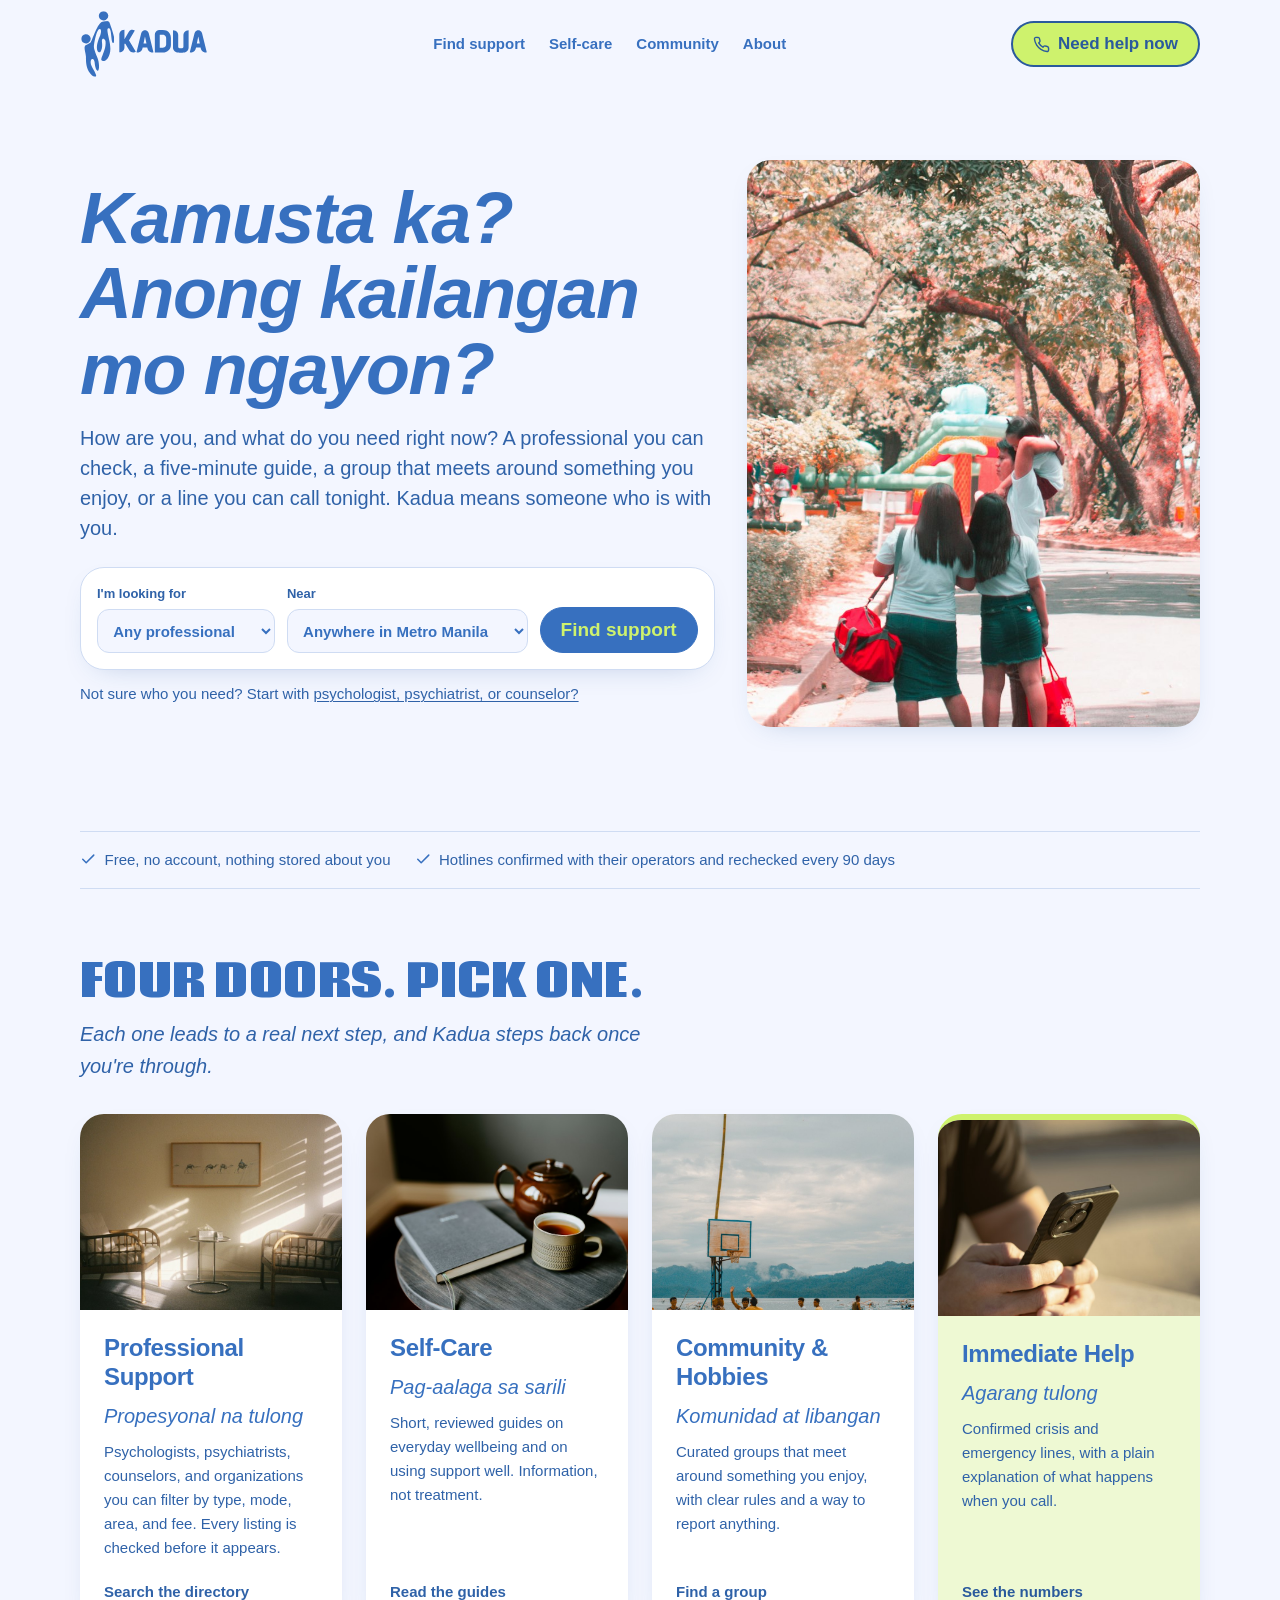
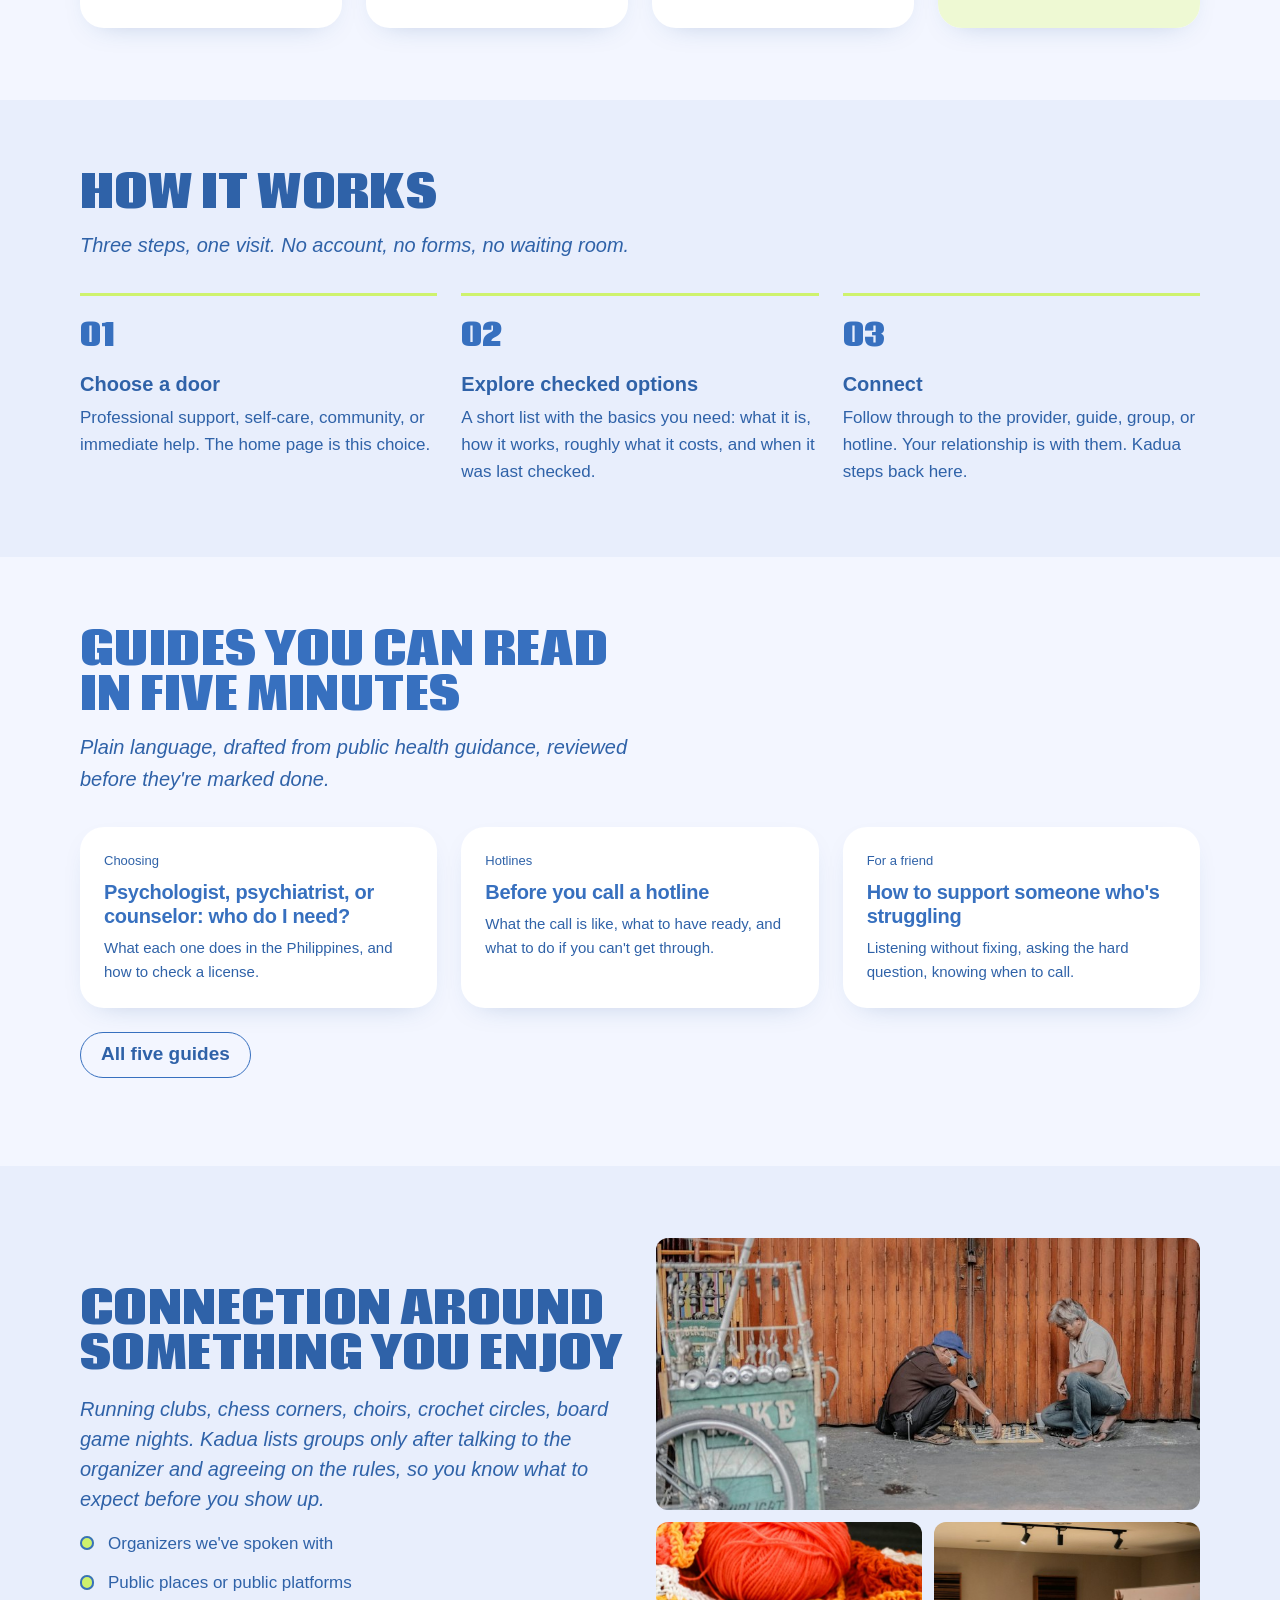
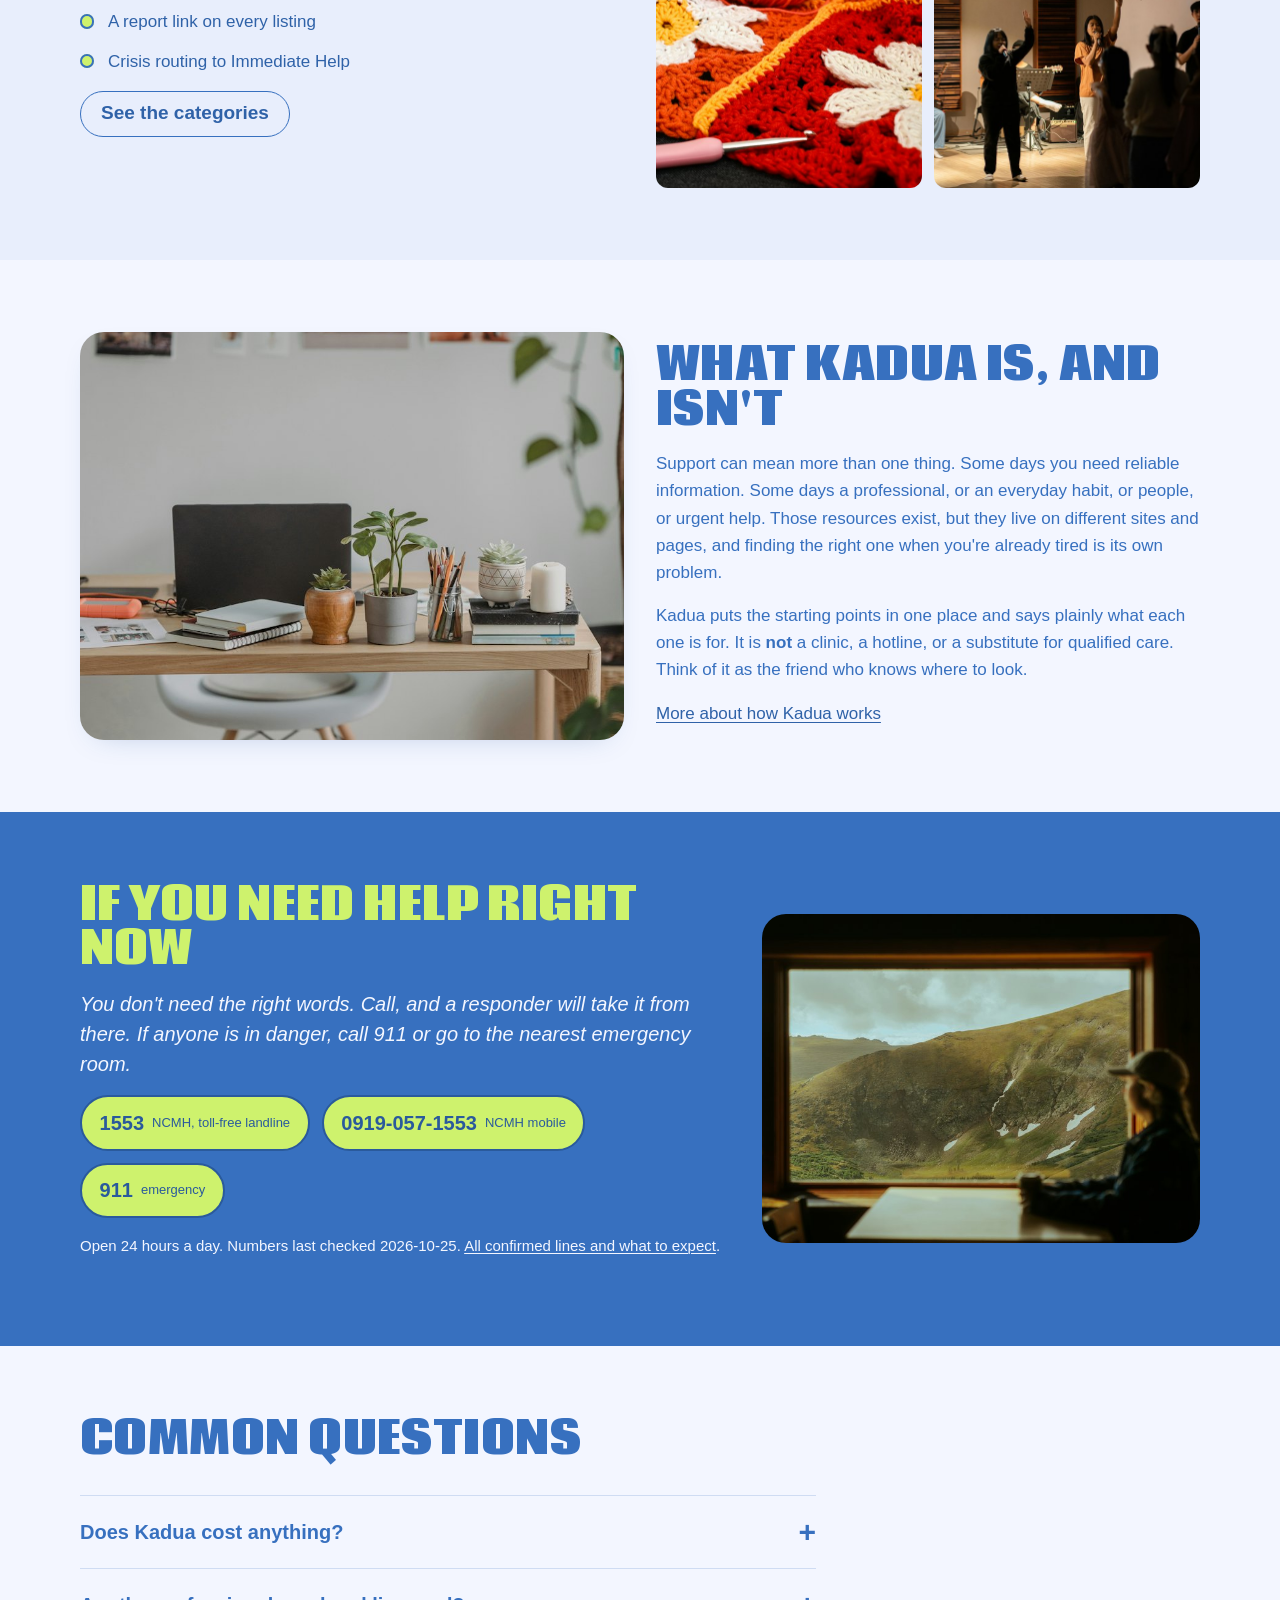
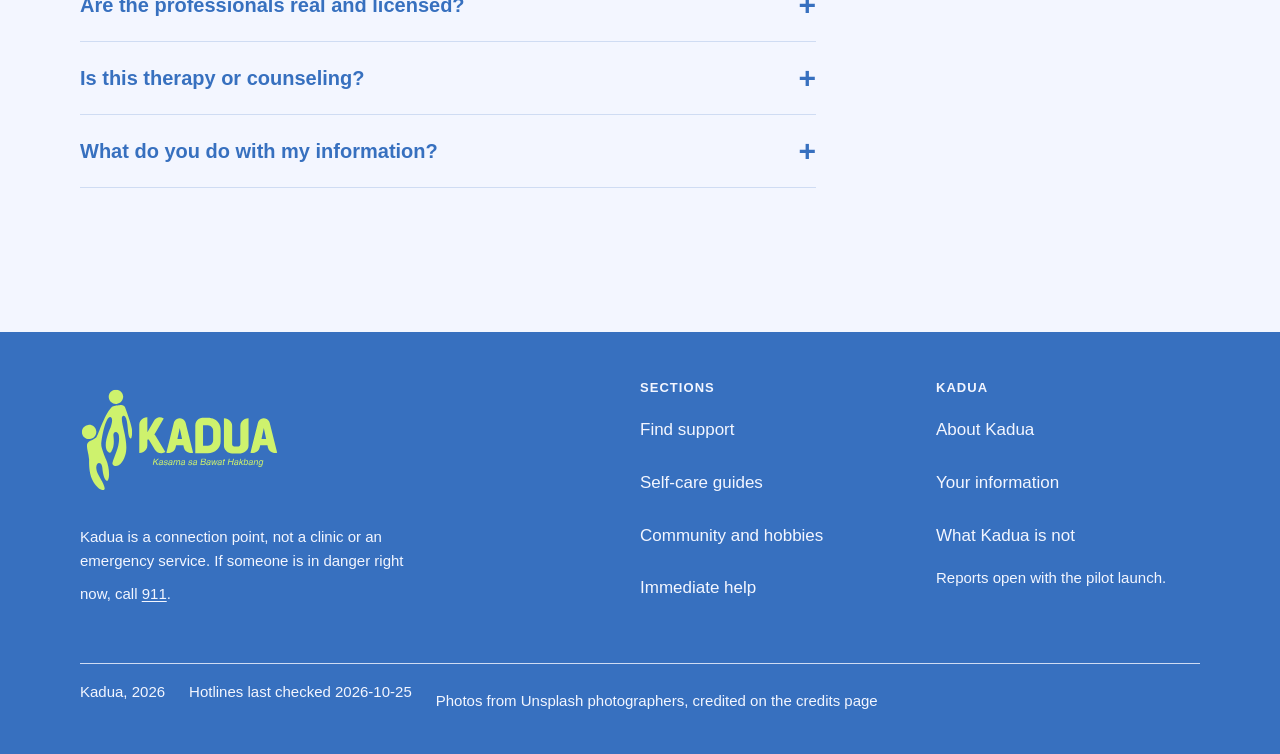
==== commit 4d3ebf28: "Home hero: 'Kamusta ka? Anong kailangan mo ngayon?' in Helvetica bold italic, description in regular" ====
--- a/index.html
+++ b/index.html
@@ -38,8 +38,8 @@
 <main id="main">
   <section class="wrap hero">
     <div class="hero__copy" data-reveal>
-      <h1>Ano ang kailangan mo ngayon?</h1>
-      <p class="lede">What do you need right now? A professional you can check, a five-minute guide, a group that meets around something you enjoy, or a line you can call tonight. Kadua means someone who is with you.</p>
+      <h1>Kamusta ka? Anong kailangan mo ngayon?</h1>
+      <p class="lede">How are you, and what do you need right now? A professional you can check, a five-minute guide, a group that meets around something you enjoy, or a line you can call tonight. Kadua means someone who is with you.</p>
       <form class="finder" action="find-support.html" method="get" aria-label="Find a professional">
         <label>I'm looking for
           <select name="type"><option value="">Any professional</option><option>Psychologist</option><option>Psychiatrist</option><option>Guidance counselor</option><option>Social worker</option><option>Organization</option></select>
--- a/css/site.css
+++ b/css/site.css
@@ -67,7 +67,9 @@
 /* Hero: task headline + finder, photo beside */
 .hero { padding-block: var(--space-2xl) var(--space-3xl); display: grid; gap: var(--space-xl); align-items: center; grid-template-columns: minmax(0, 1fr); }
 .hero__copy h1 { margin-bottom: var(--space-md); }
+.is-home .hero__copy h1 { font-family: var(--font-body); font-style: italic; font-weight: 700; text-transform: none; letter-spacing: -0.02em; line-height: 1.05; }
 .hero__copy .lede { margin-bottom: var(--space-lg); }
+.is-home .hero__copy .lede { font-family: var(--font-body); font-style: normal; font-weight: 400; }
 .hero__photo { border-radius: var(--radius); overflow: hidden; aspect-ratio: 4 / 5; box-shadow: var(--shadow-card); }
 @media (min-width: 40rem) and (max-width: 55.99rem) { .hero__photo { aspect-ratio: 16 / 9; } }
 .hero__photo img { width: 100%; height: 100%; object-fit: cover; object-position: 50% 22%; }
@@ -246,3 +248,16 @@
 @media (min-width: 40rem) { .nav__right .btn--urgent { display: inline-flex; } }
 .form-note { font-size: var(--text-sm); color: var(--color-ink-2); border-left: 3px solid var(--color-lime); padding-left: var(--space-sm); }
 .empty a { font-weight: 700; }
+
+/* Free-consultation locator */
+.filters__near { display: flex; align-items: end; }
+.filters__near .btn { width: 100%; min-height: 44px; }
+.btn--sm { min-height: 44px; padding: 0.45rem 0.95rem; font-size: var(--text-sm); }
+.clinic__top { display: flex; justify-content: space-between; align-items: center; gap: var(--space-xs); flex-wrap: wrap; }
+.clinic__dist { font-size: var(--text-xs); font-weight: 700; color: var(--color-accent-ink); }
+.clinic__where { font-weight: 700; color: var(--color-ink) !important; }
+.clinic .meta b { color: var(--color-ink); }
+.clinic__actions { display: flex; flex-wrap: wrap; gap: var(--space-xs); margin-top: auto; padding-top: var(--space-sm); }
+.clinic__src { border-top: var(--rule); padding-top: var(--space-xs); margin-top: var(--space-xs) !important; }
+.fil-line { color: var(--color-ink-2); margin-top: var(--space-sm); }
+.small { font-size: var(--text-xs); }
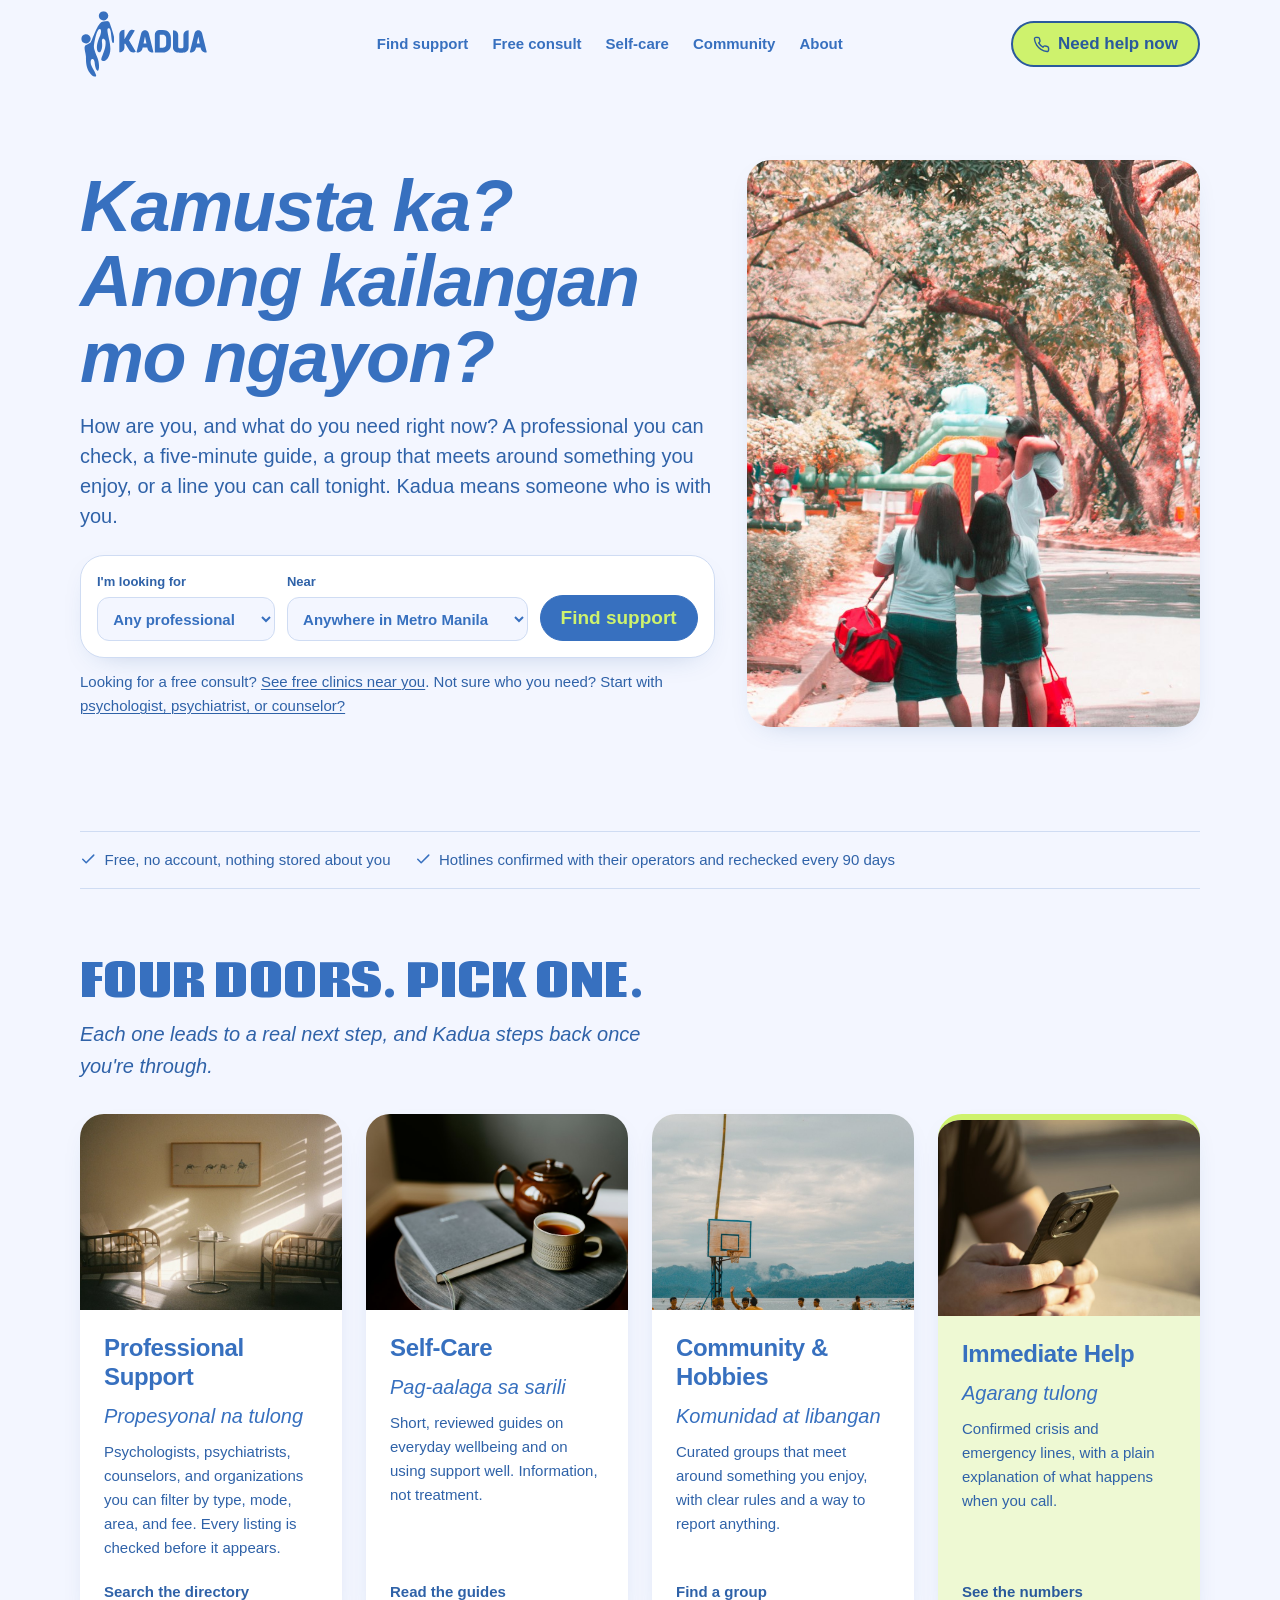
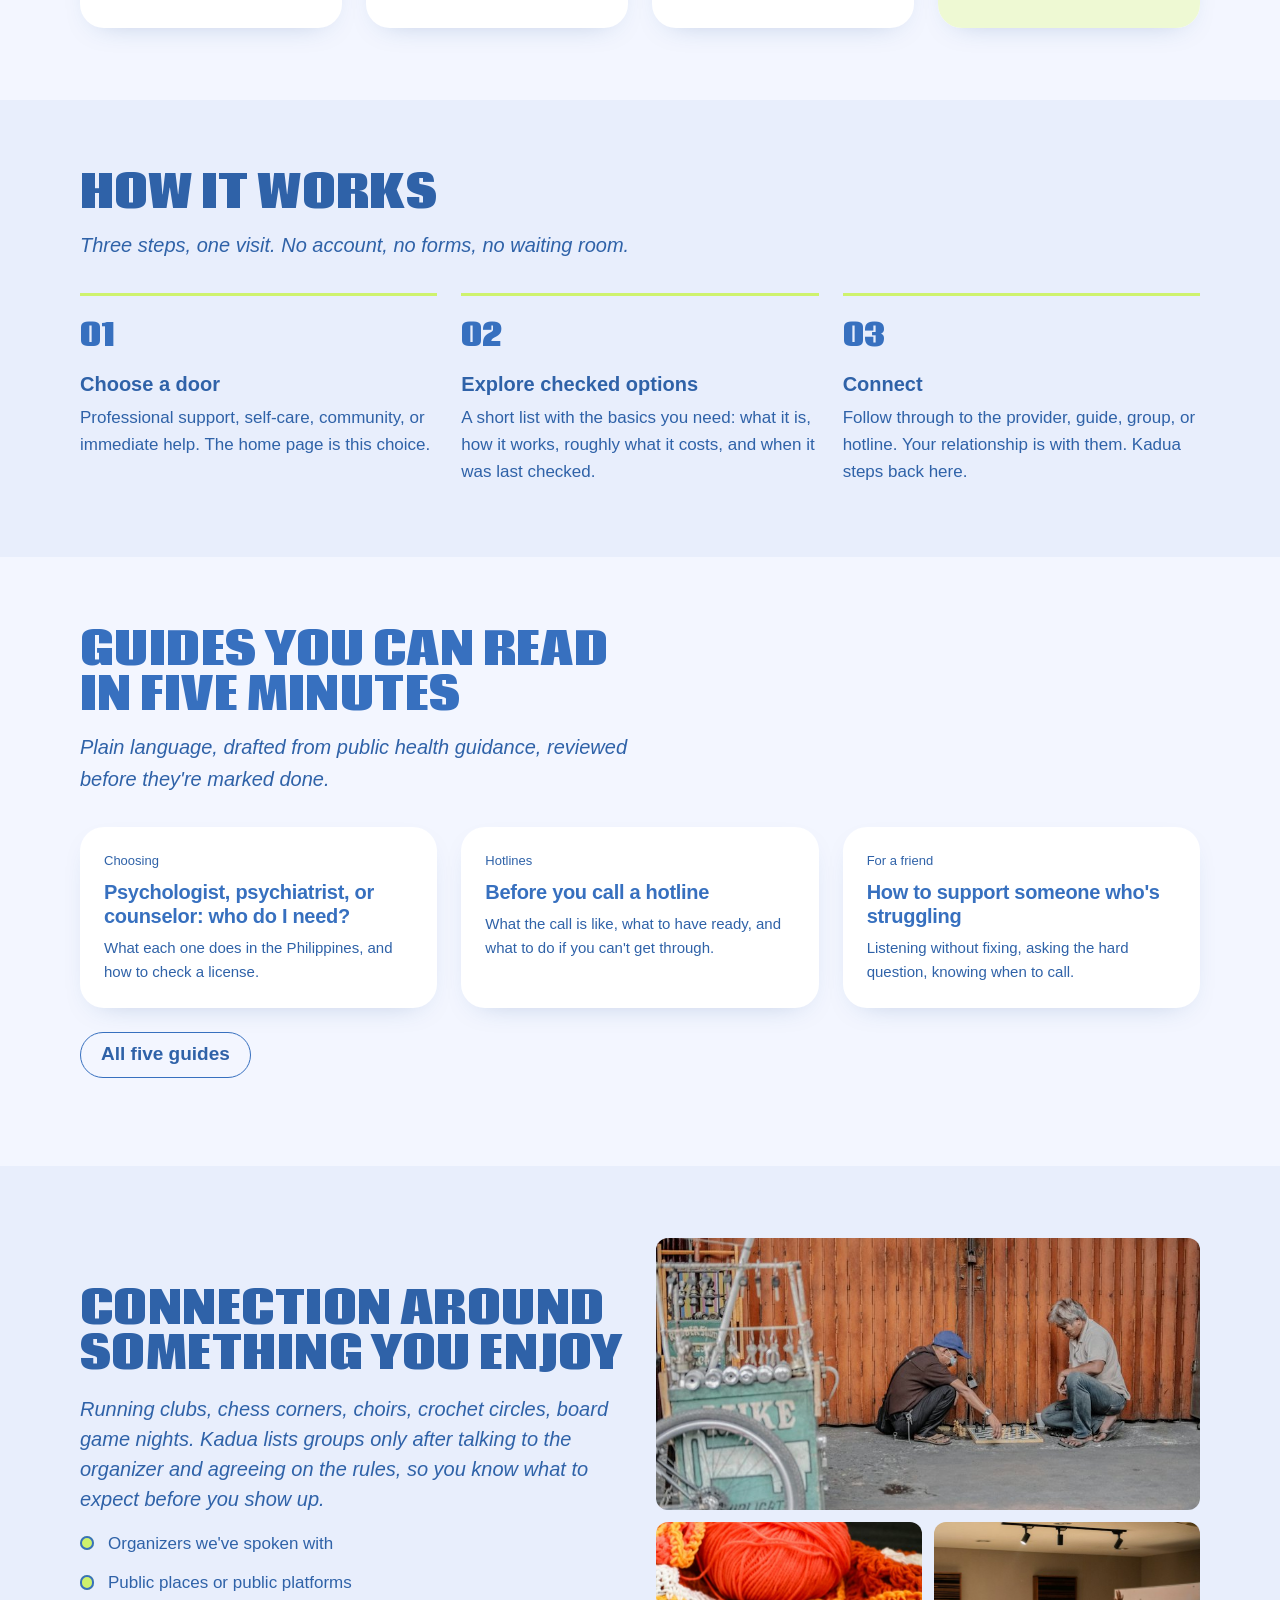
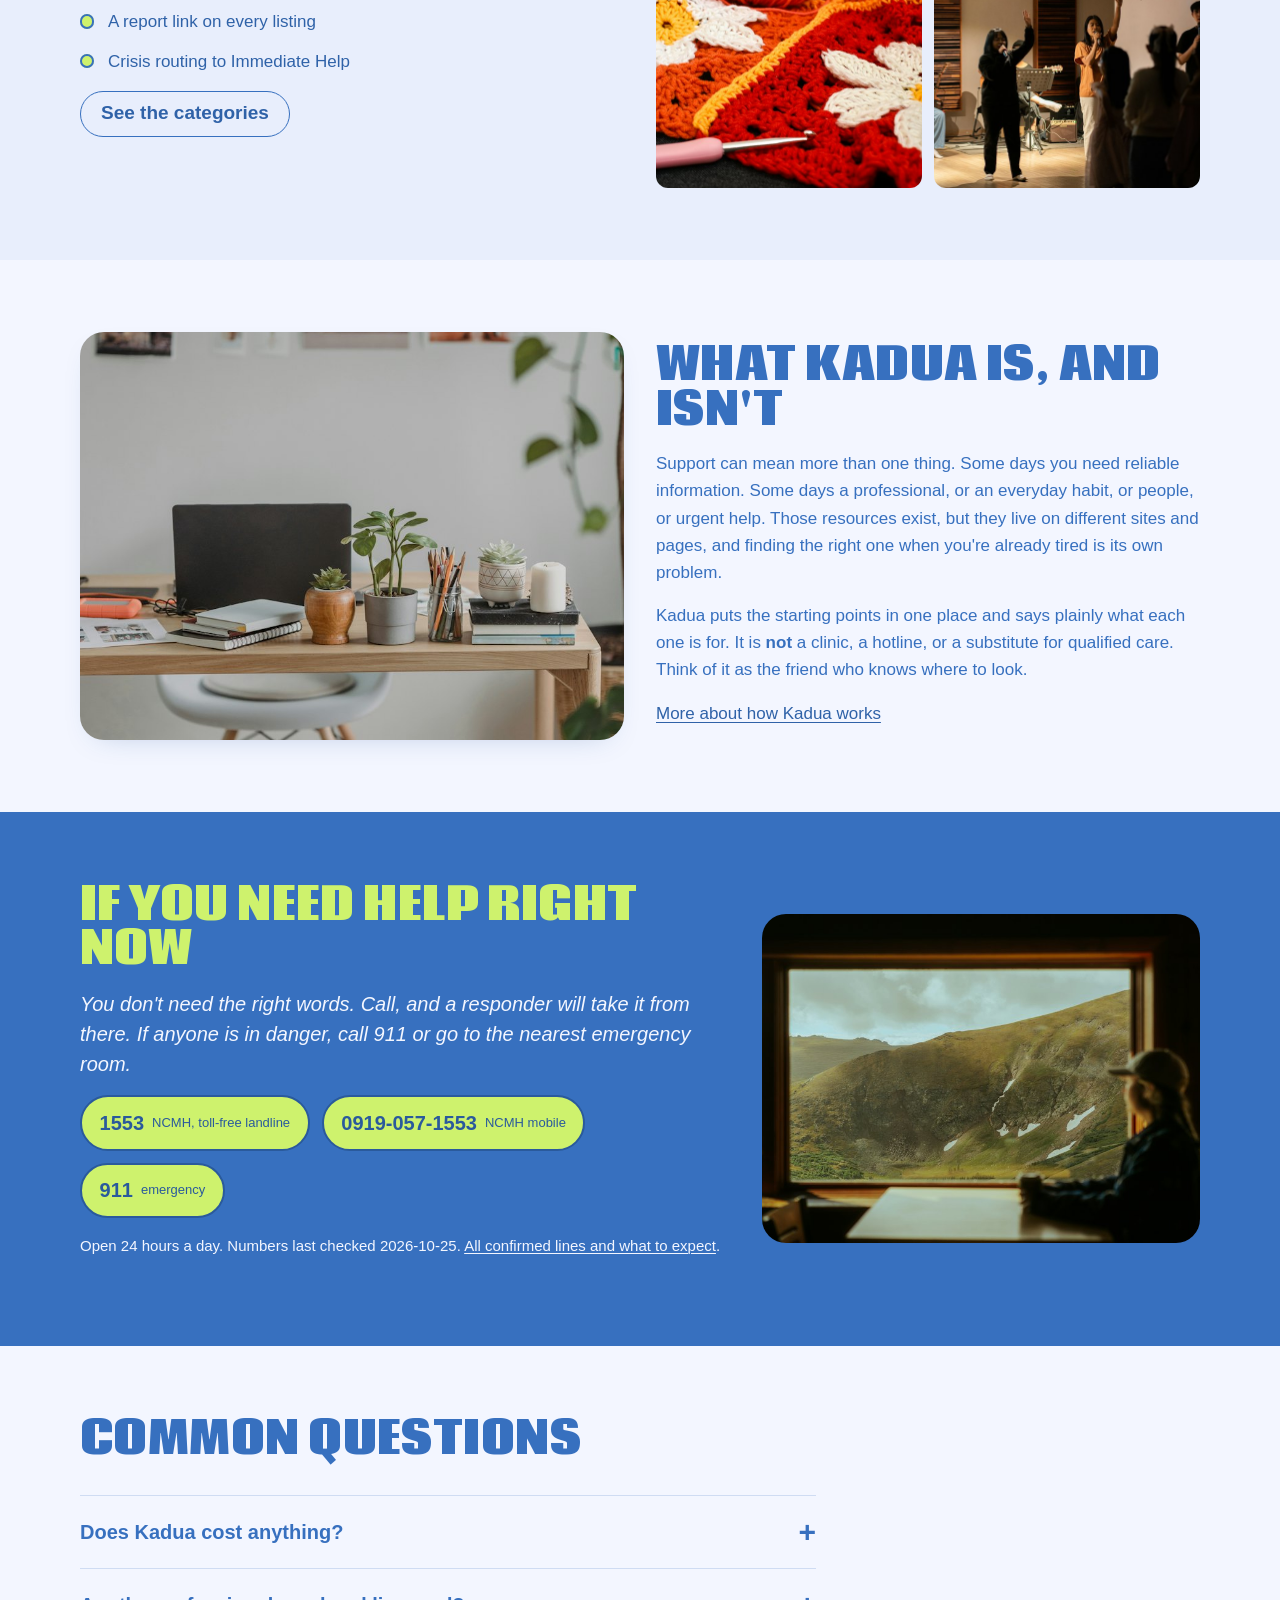
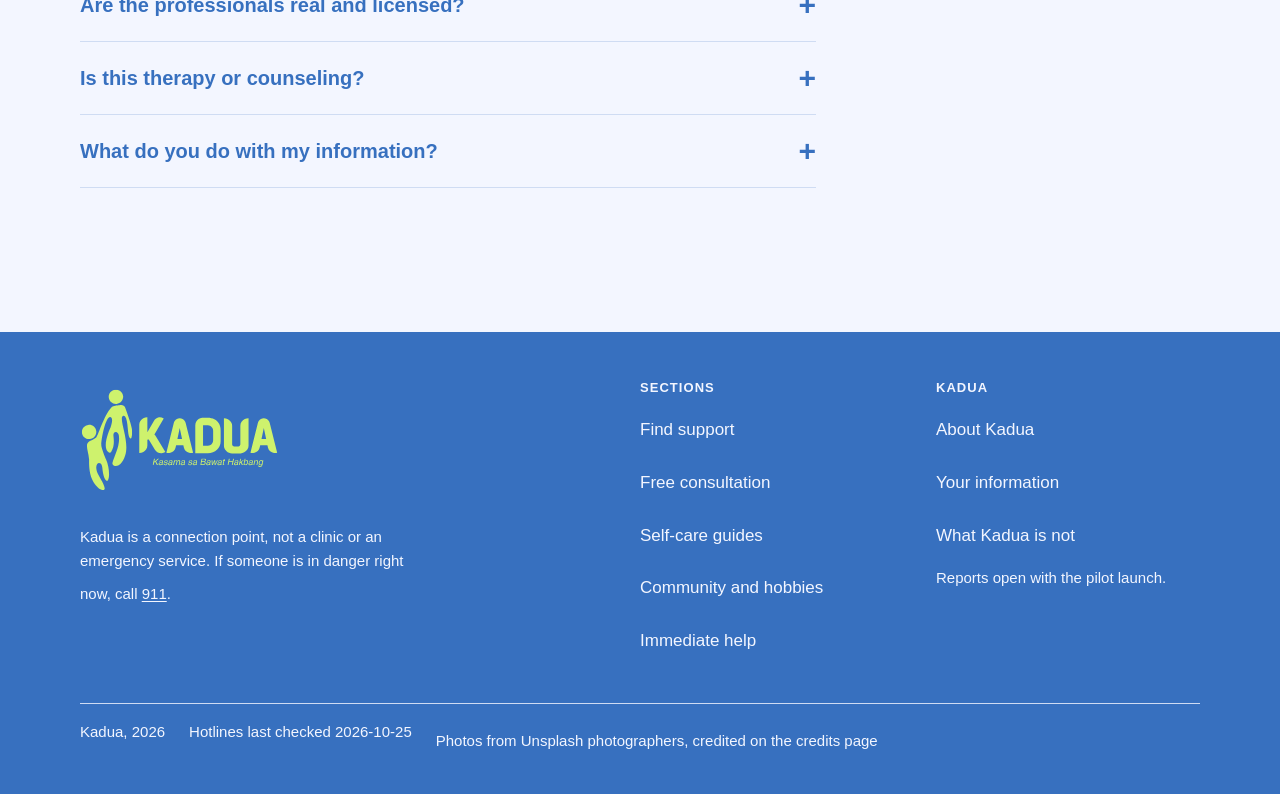
==== commit 67b1397d: "Add Free consultation locator: 7 verified free mental health consult options in Metro Manila, neares" ====
--- a/index.html
+++ b/index.html
@@ -16,6 +16,7 @@
     <a class="wordmark" href="index.html" aria-label="Kadua home"><img src="img/brand/kadua-logo-blue-notag.svg" alt="" width="752" height="398"></a>
     <ul class="nav__links">
       <li><a href="find-support.html">Find support</a></li>
+      <li><a href="free-consult.html">Free consult</a></li>
       <li><a href="self-care.html">Self-care</a></li>
       <li><a href="community.html">Community</a></li>
       <li><a href="about.html">About</a></li>
@@ -28,6 +29,7 @@
   <nav class="sheet" id="site-menu" aria-label="Sections">
     <div class="wrap"><ul>
       <li><a href="find-support.html">Find support</a></li>
+      <li><a href="free-consult.html">Free consultation</a></li>
       <li><a href="self-care.html">Self-care</a></li>
       <li><a href="community.html">Community</a></li>
       <li><a href="immediate-help.html">Immediate help</a></li>
@@ -49,7 +51,7 @@
         </label>
         <button class="btn" type="submit">Find support</button>
       </form>
-      <p class="finder__alt">Not sure who you need? Start with <a href="guides/choosing-a-professional.html">psychologist, psychiatrist, or counselor?</a></p>
+      <p class="finder__alt">Looking for a free consult? <a href="free-consult.html">See free clinics near you</a>. Not sure who you need? Start with <a href="guides/choosing-a-professional.html">psychologist, psychiatrist, or counselor?</a></p>
     </div>
     <div class="hero__photo d2" data-reveal>
       <img src="img/walk-together-1600.jpg" srcset="img/walk-together-800.jpg 800w, img/walk-together-1600.jpg 1600w" sizes="(min-width: 56rem) 40vw, 100vw" width="800" height="1200" alt="Two students in school uniform walking together down a tree-lined road in Quezon City" fetchpriority="high">
@@ -175,6 +177,7 @@
         <h3>Sections</h3>
         <ul>
           <li><a href="find-support.html">Find support</a></li>
+          <li><a href="free-consult.html">Free consultation</a></li>
           <li><a href="self-care.html">Self-care guides</a></li>
           <li><a href="community.html">Community and hobbies</a></li>
           <li><a href="immediate-help.html">Immediate help</a></li>
